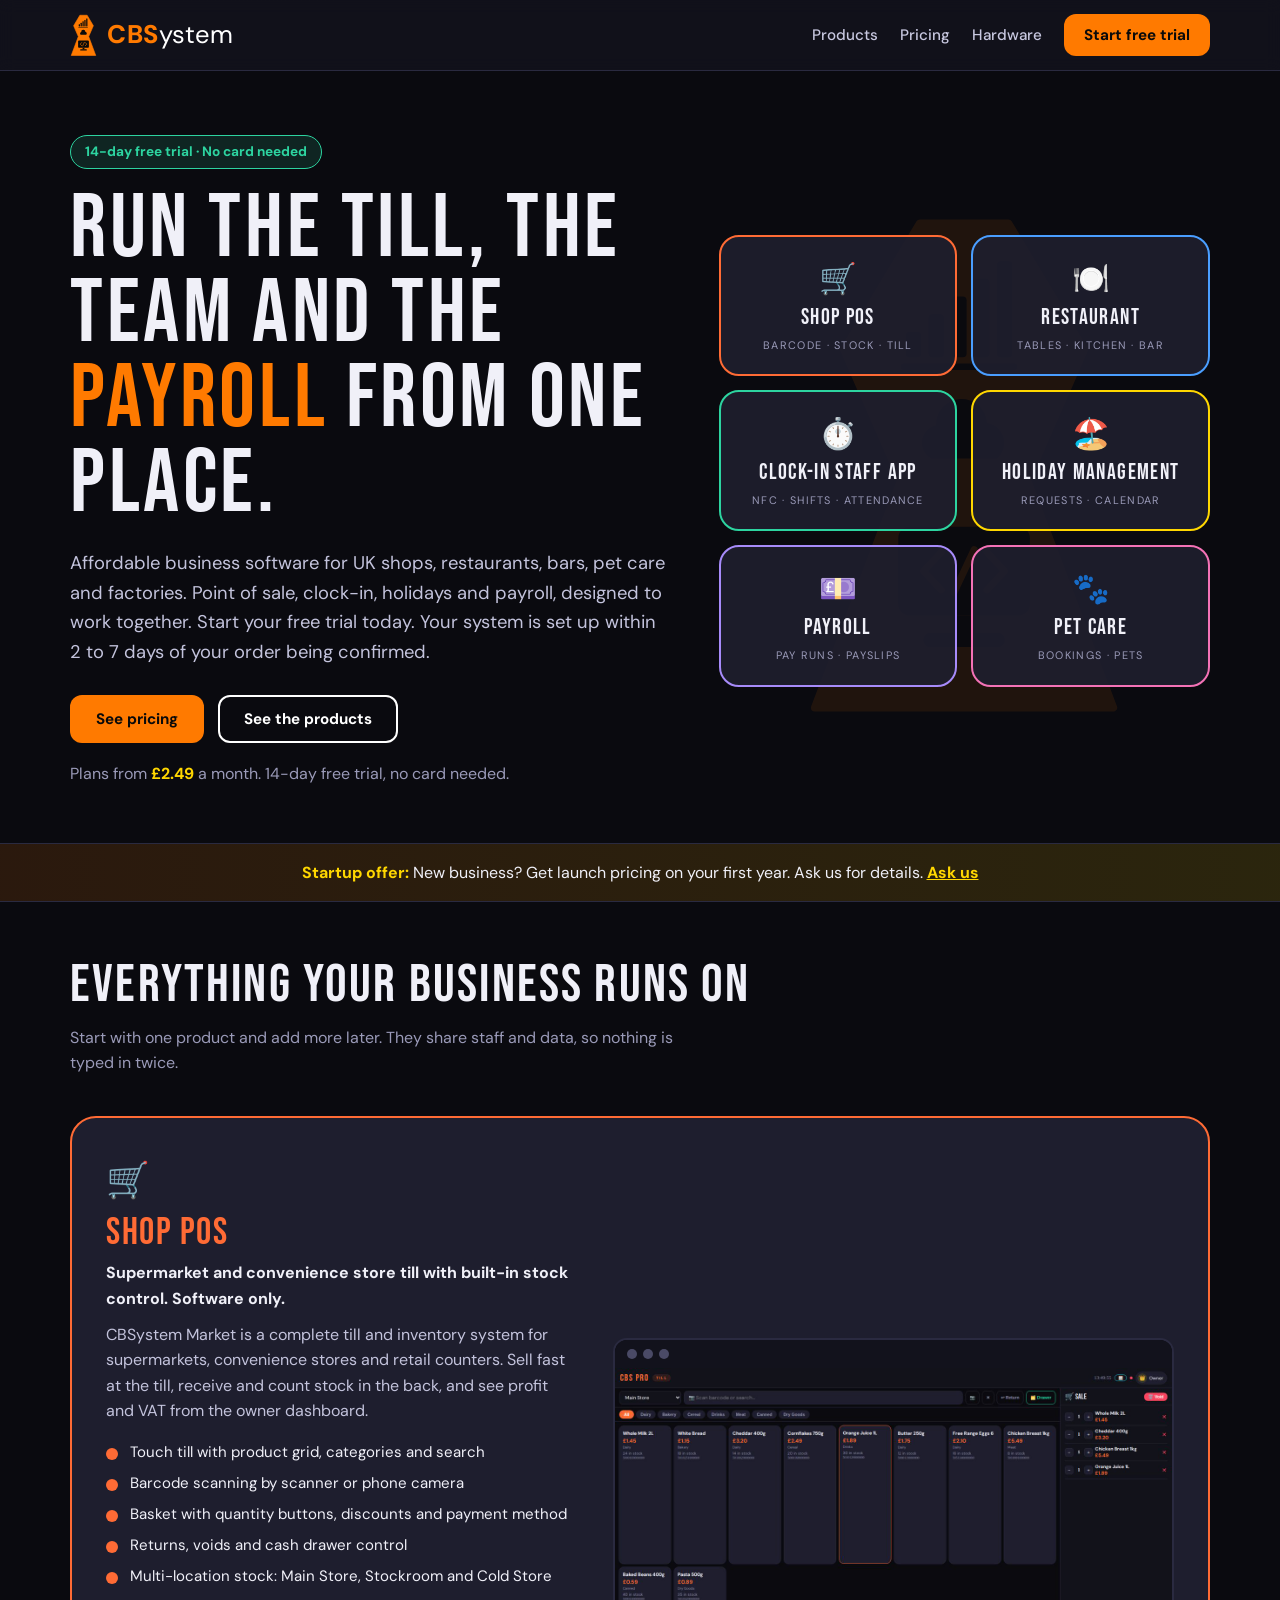
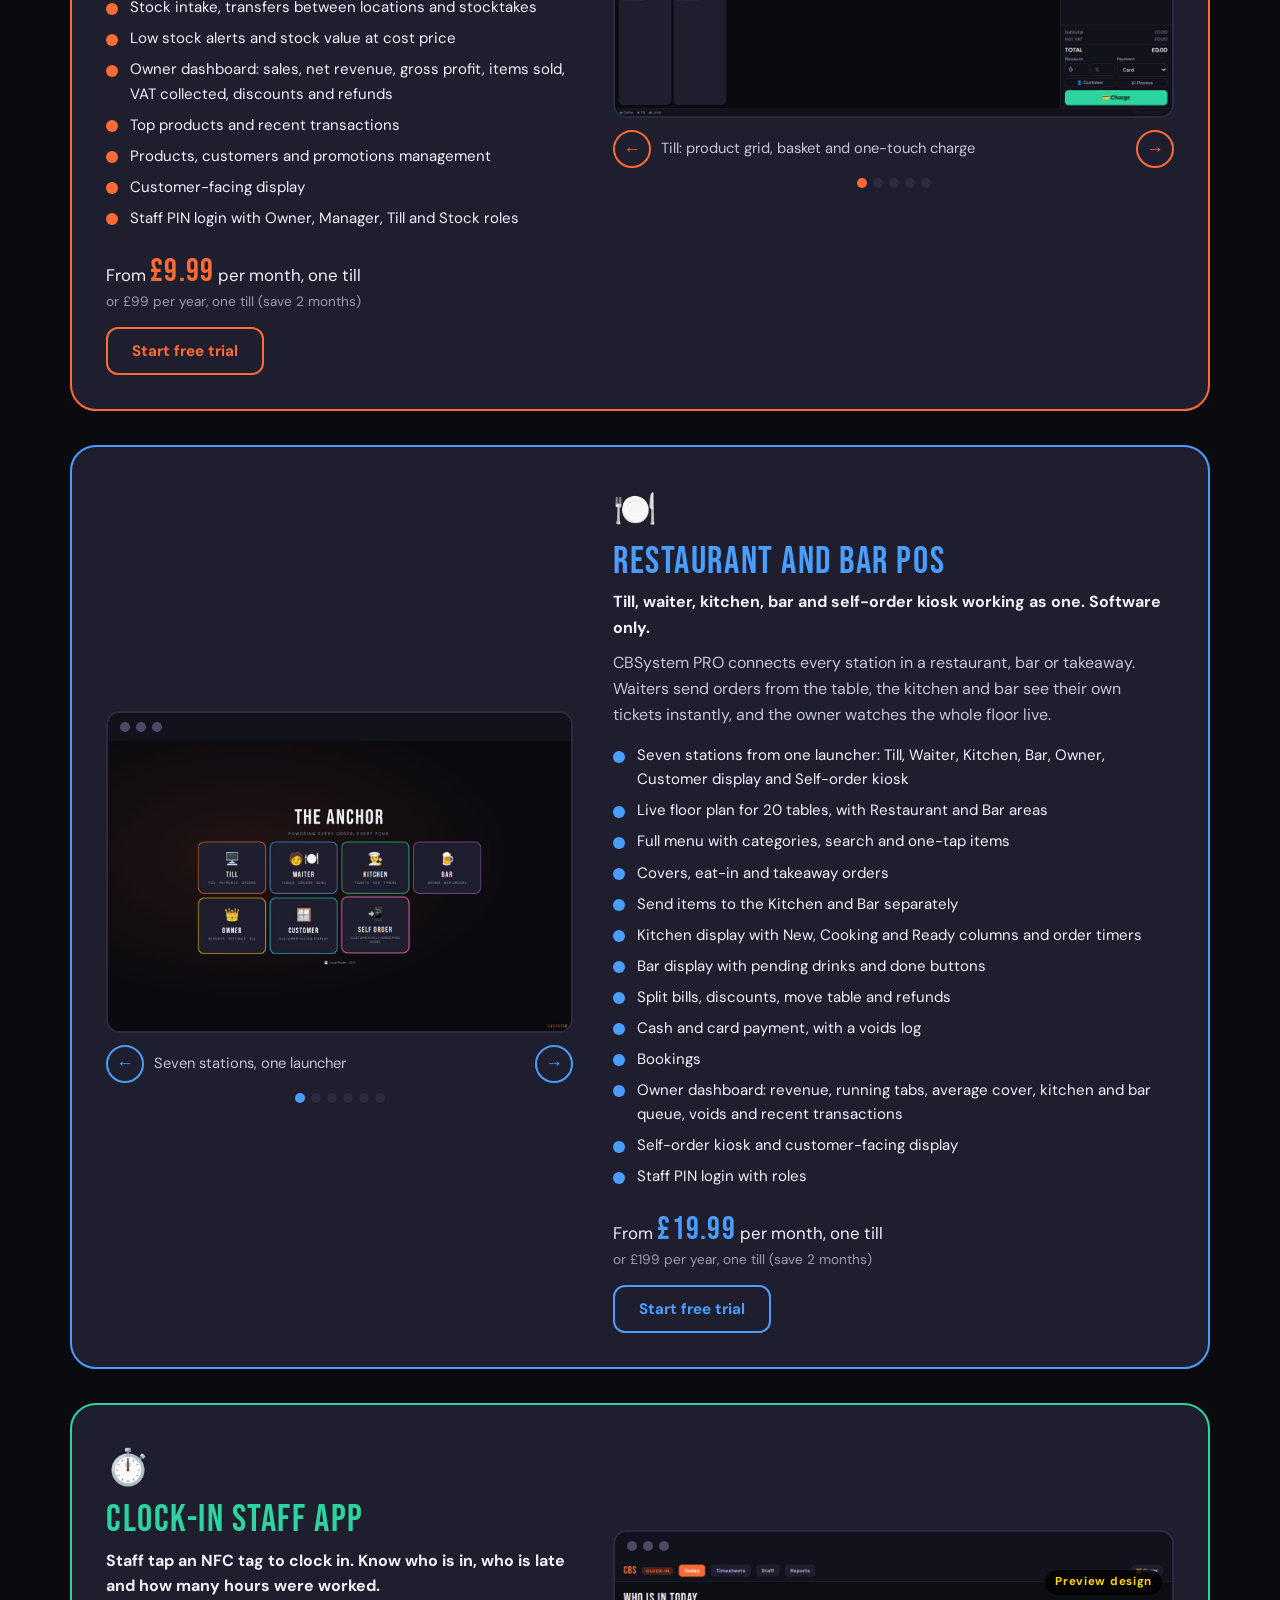
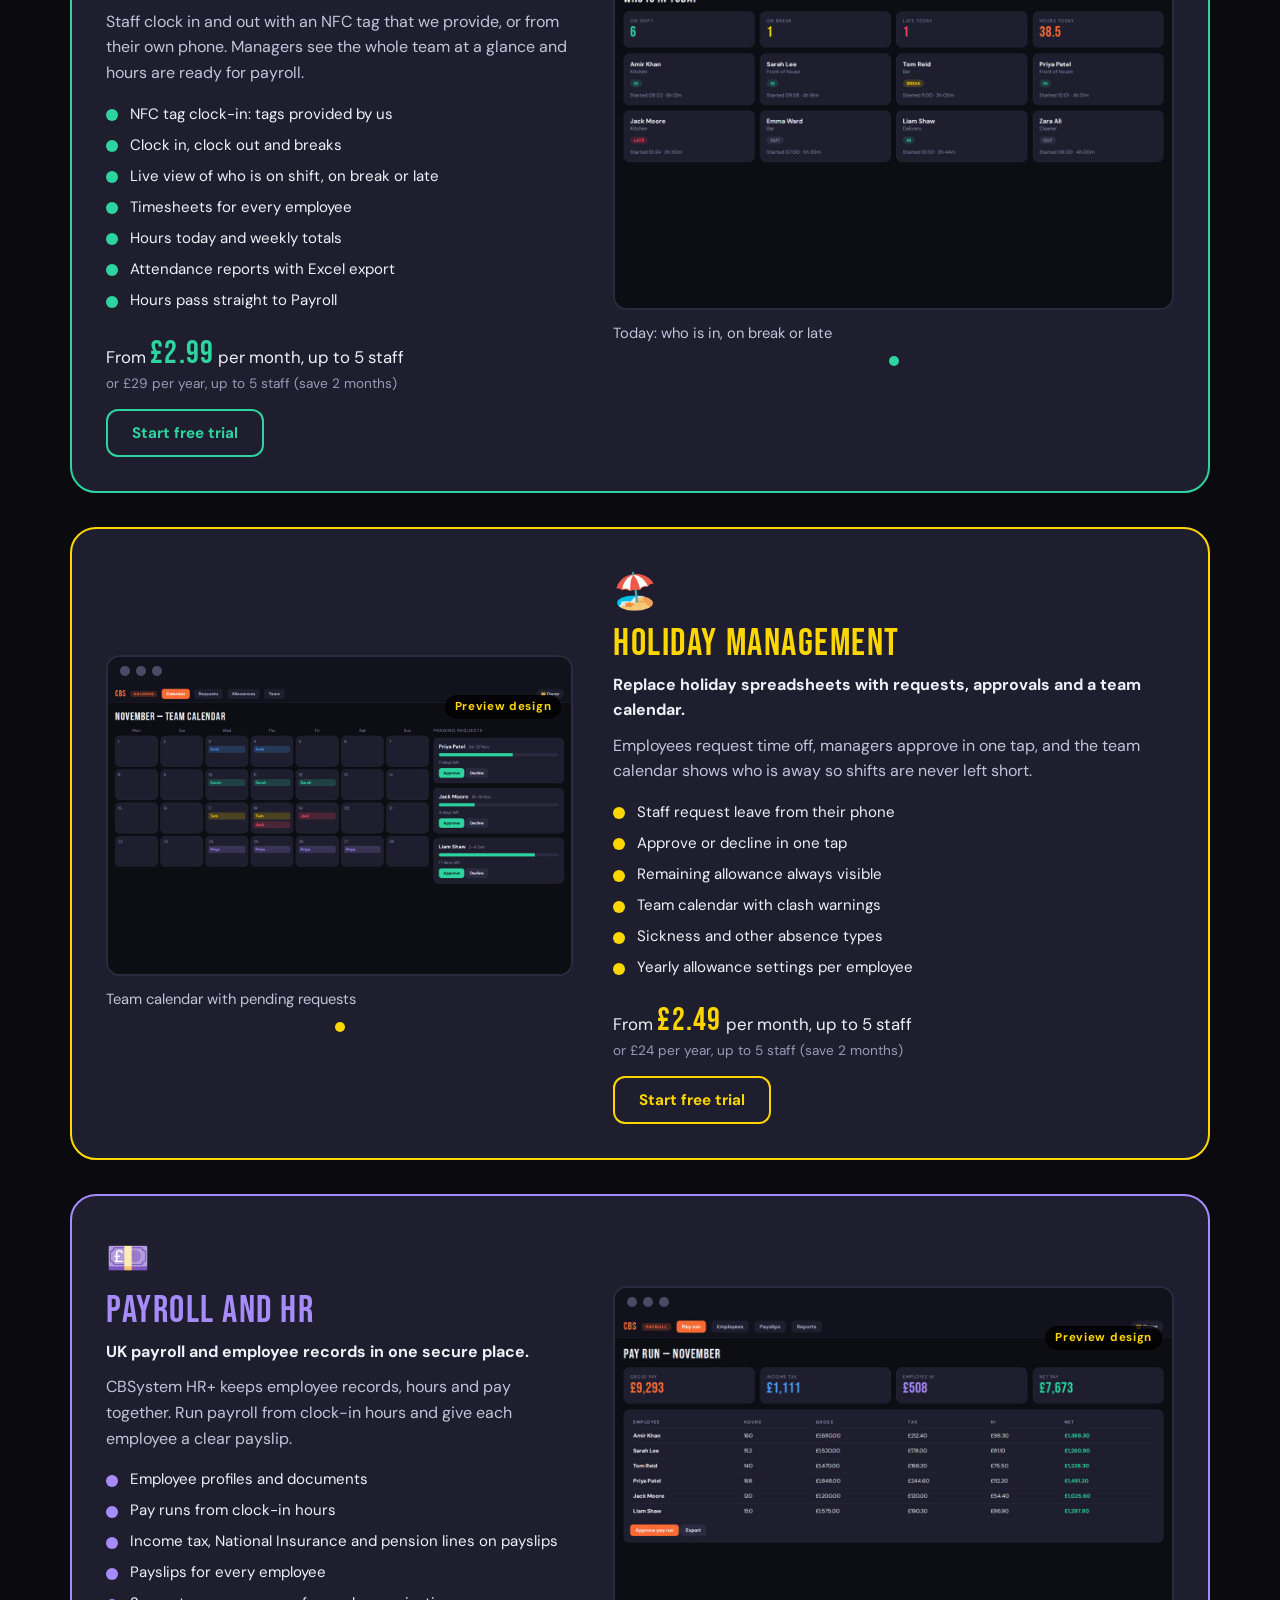
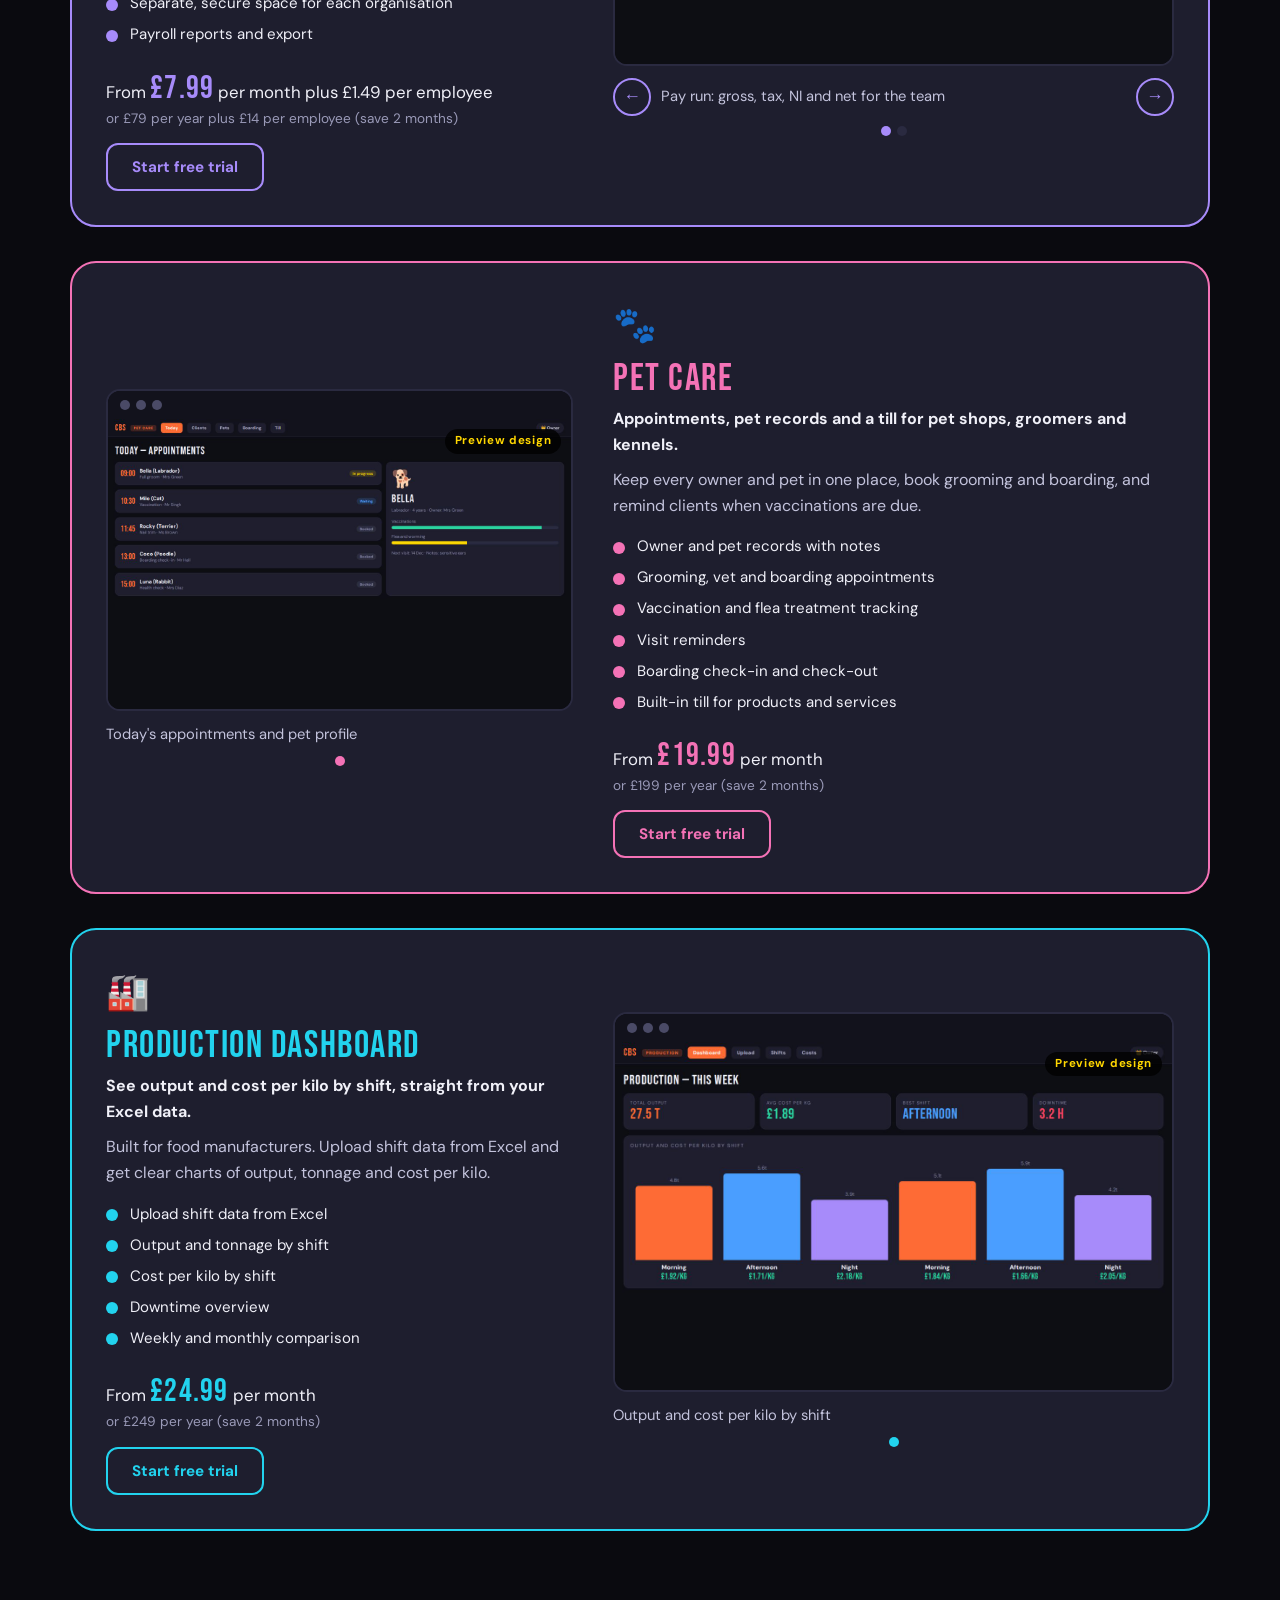
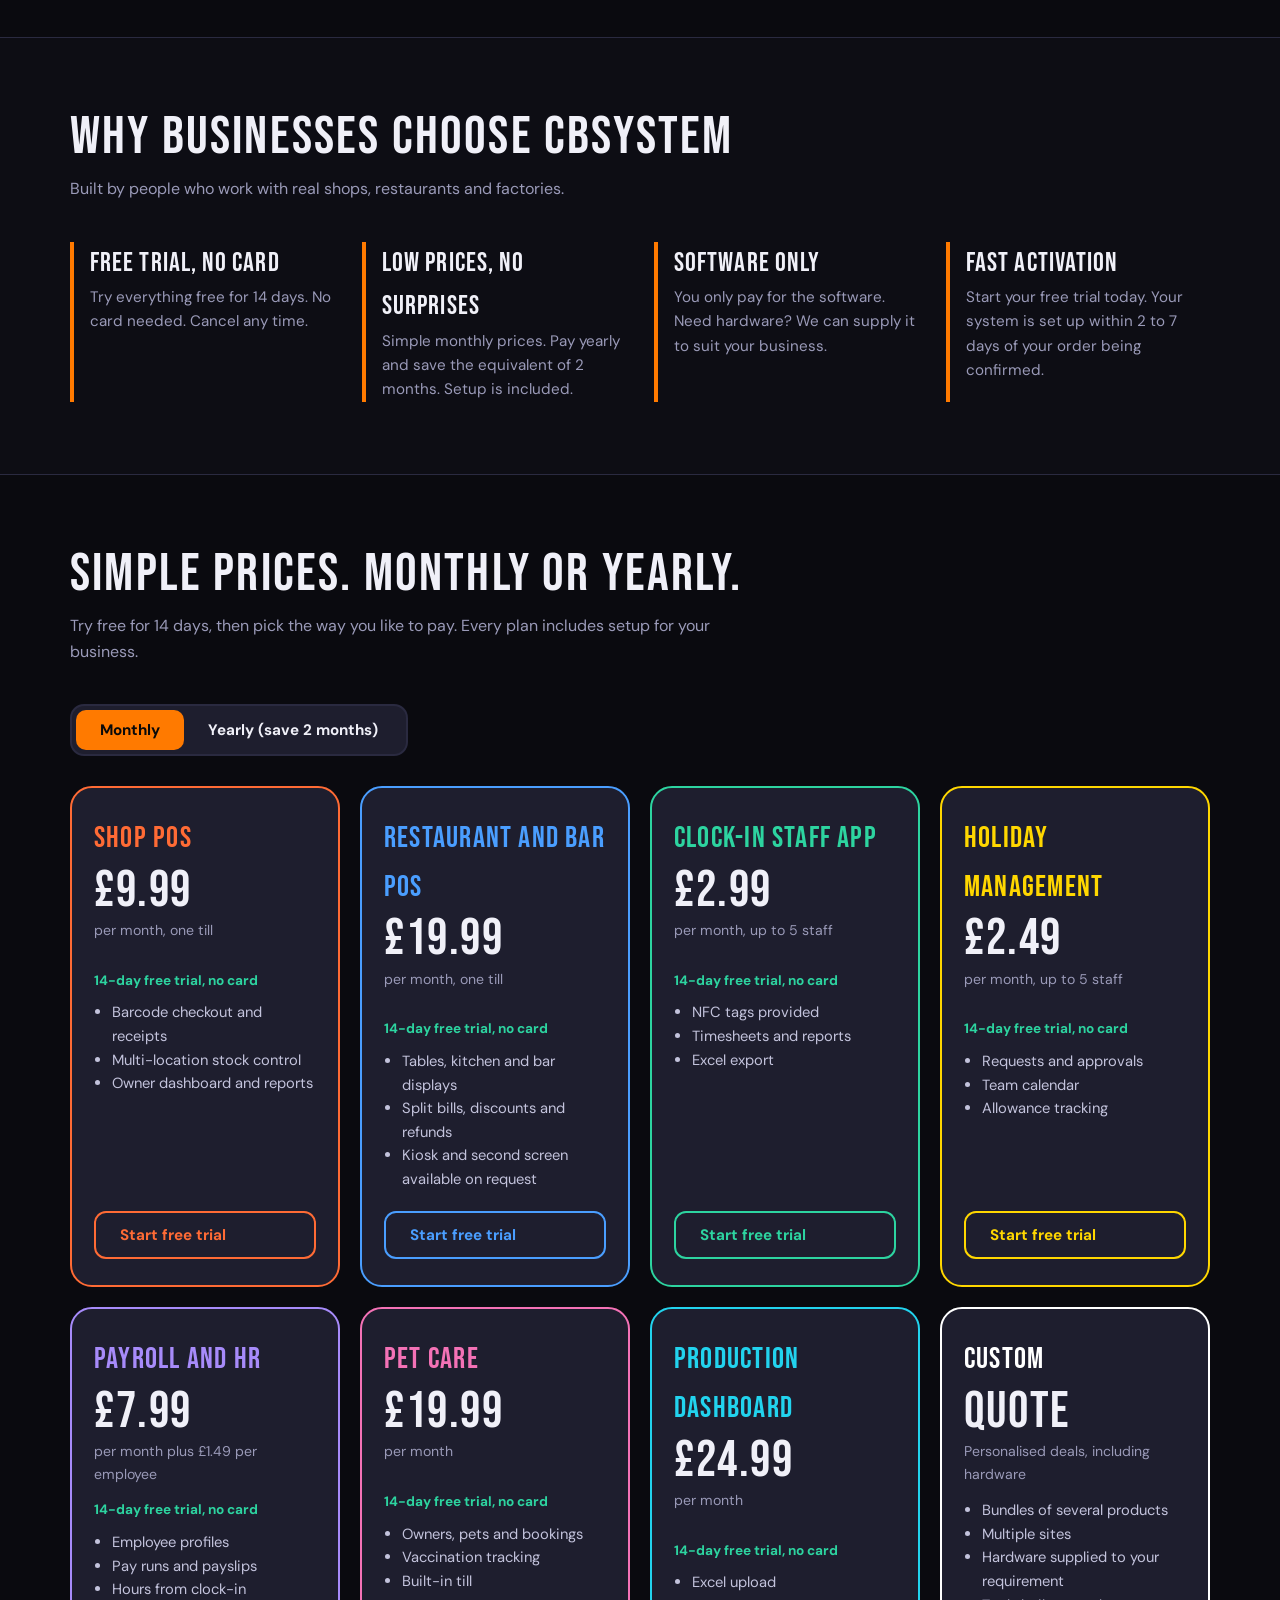
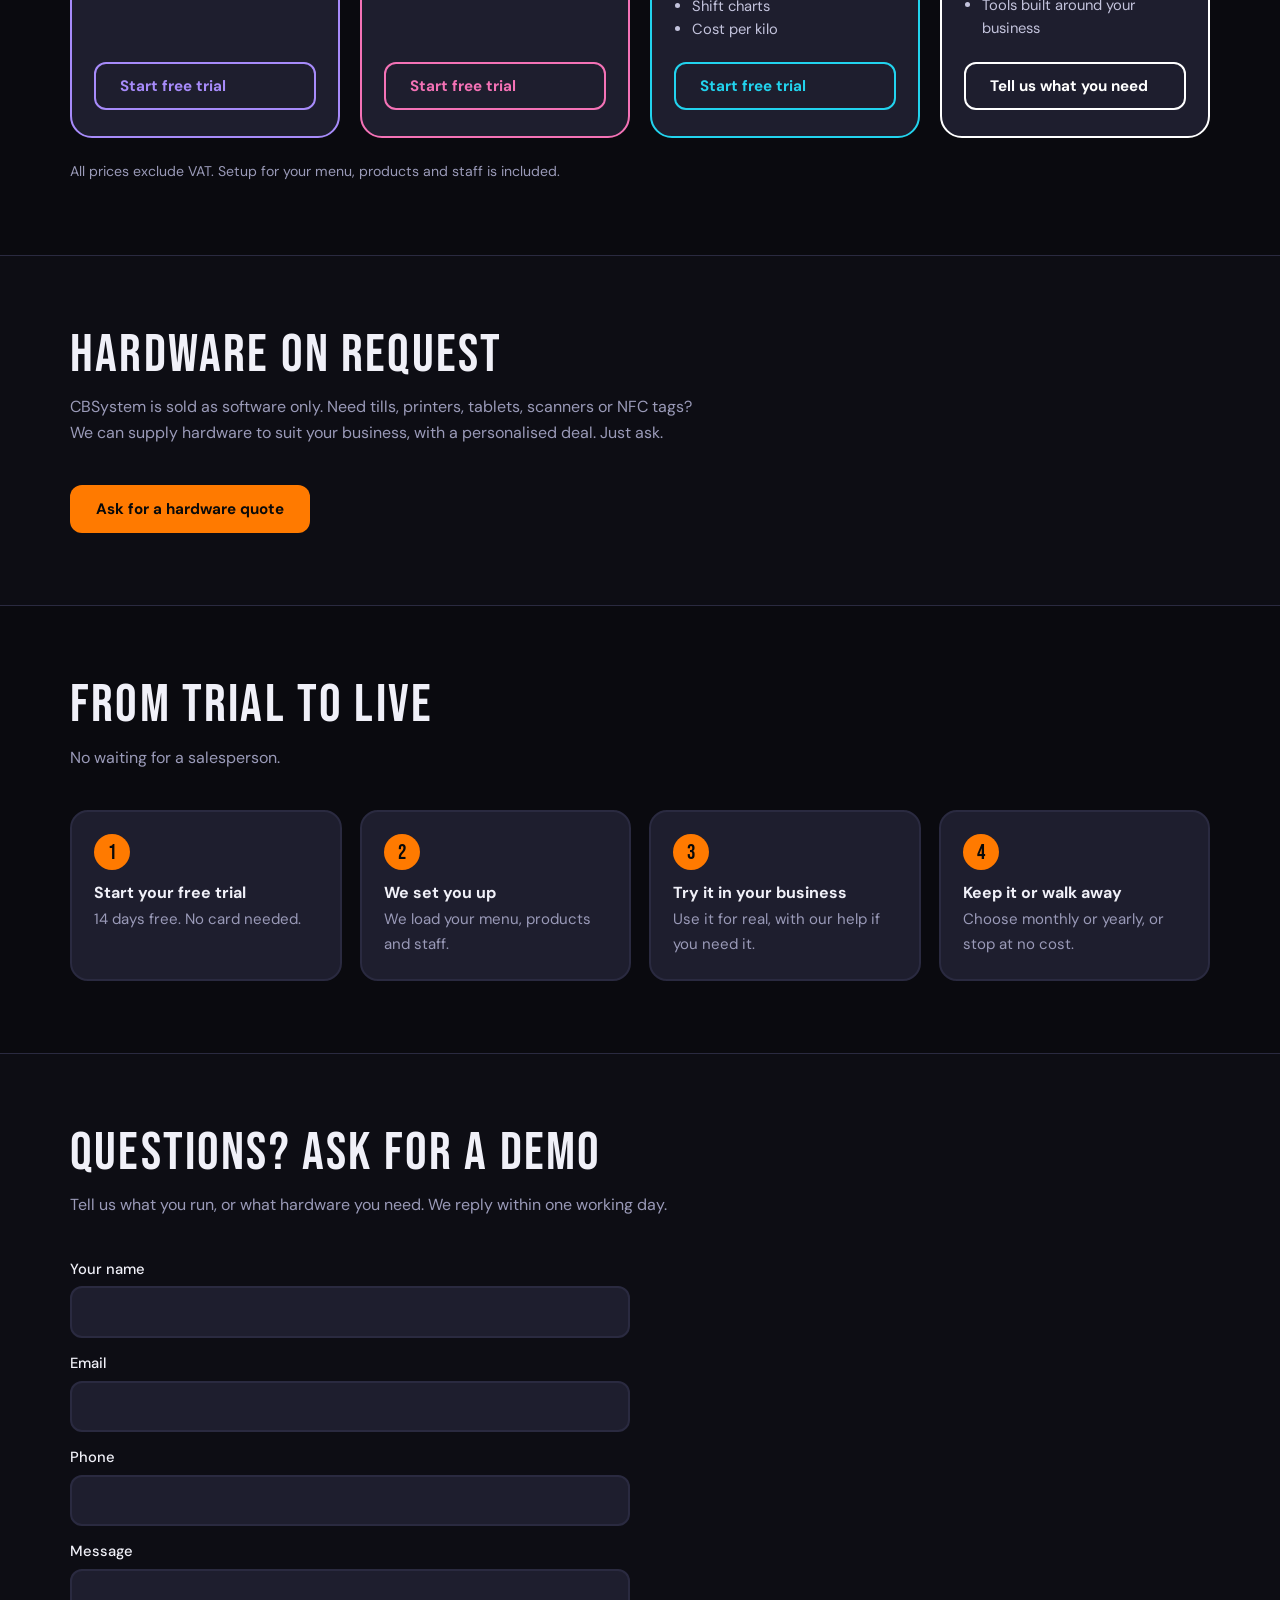
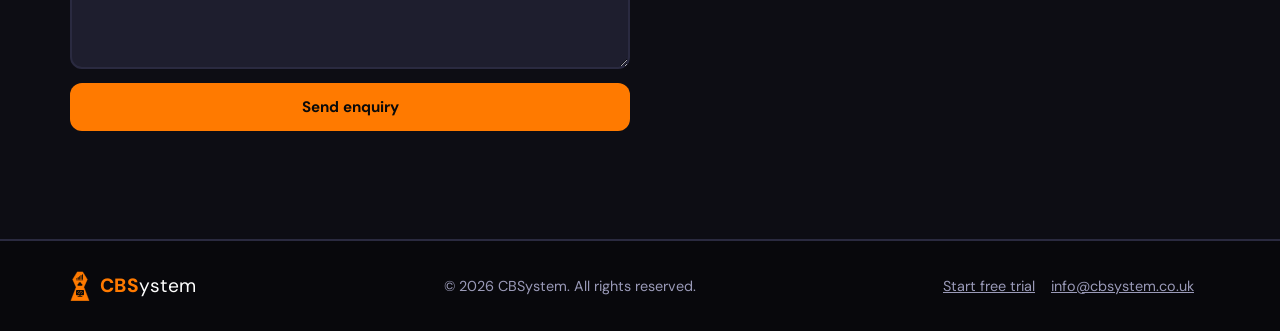
==== index.html @ 944abc08 "Add files via upload" ====
<!DOCTYPE html>
<html lang="en-GB">
<head>
<meta charset="utf-8">
<meta name="viewport" content="width=device-width, initial-scale=1">
<title>CBSystem | POS, Payroll, Clock-in and Business Software for UK Businesses</title>
<meta name="description" content="CBSystem provides affordable shop and restaurant POS, payroll, staff clock-in, holiday management and pet care software for UK businesses. 14-day free trial, no card needed.">
<link rel="icon" type="image/svg+xml" href="favicon.svg">
<meta property="og:title" content="CBSystem | Business software for UK businesses">
<meta property="og:image" content="logo.svg">
<link rel="preconnect" href="https://fonts.googleapis.com">
<link rel="preconnect" href="https://fonts.gstatic.com" crossorigin>
<link href="https://fonts.googleapis.com/css2?family=Bebas+Neue&family=DM+Sans:wght@400;500;700;800&display=swap" rel="stylesheet">
<style>
:root{--bg:#0a0a0f;--card:#1e1e2e;--line:#2a2a40;--text:#f0f0f8;--mut:#9a9ab8;--acc:#ff7a00}
*{box-sizing:border-box;margin:0}
html{scroll-behavior:smooth}
body{font-family:"DM Sans",system-ui,Arial,sans-serif;background:radial-gradient(900px 500px at 20% -5%,#2a140d,transparent),var(--bg);color:var(--text);line-height:1.6}
a{color:inherit}
:focus-visible{outline:3px solid #ffd700;outline-offset:2px}
.wrap{max-width:1180px;margin:0 auto;padding:0 20px}
h1,h2,h3{font-family:"Bebas Neue",Impact,sans-serif;font-weight:400;letter-spacing:.04em}
/* Logo: symbol image plus wordmark in DM Sans (Bebas Neue has no lowercase letters) */
.logo{display:inline-flex;align-items:center;gap:10px;font-family:"DM Sans",system-ui,sans-serif;font-size:1.6rem;letter-spacing:.5px;text-decoration:none;color:#fff;line-height:1}
.logo img{height:42px;width:auto;display:block}
.logo b{font-weight:800;color:var(--acc)}
.logo span{font-weight:400;color:#fff}
header{background:#12121ce6;backdrop-filter:blur(8px);border-bottom:1px solid var(--line);position:sticky;top:0;z-index:10}
header .wrap{display:flex;align-items:center;justify-content:space-between;height:70px}
nav{display:flex;gap:22px;align-items:center}
nav a{text-decoration:none;font-size:.95rem;font-weight:500;color:#c8c8e0}
nav a:hover{color:#fff}
.btn{display:inline-block;padding:12px 24px;border-radius:12px;font:700 .95rem "DM Sans",sans-serif;text-decoration:none;border:2px solid transparent;cursor:pointer}
.btn.p{background:var(--acc);color:#0a0a0a}
.btn.p:hover{background:#ff9633}
.btn.o{border-color:var(--c,#fff);color:var(--c,#fff);background:transparent}
.btn.o:hover{background:var(--c,#fff);color:#0a0f0f}
.hero{padding:64px 0 56px}
.hero .wrap{display:grid;grid-template-columns:1.1fr .9fr;gap:48px;align-items:center}
.badge{display:inline-block;background:#2dd4a022;border:1px solid #2dd4a0;color:#2dd4a0;font-weight:700;font-size:.85rem;padding:5px 14px;border-radius:30px;margin-bottom:18px}
h1{font-size:clamp(3rem,7vw,5.6rem);line-height:.95}
h1 em{font-style:normal;color:var(--acc)}
.lead{font-size:1.15rem;color:#c3c3dc;margin:22px 0 28px;max-width:34em}
.cta{display:flex;gap:14px;flex-wrap:wrap}
.from{margin-top:18px;color:var(--mut)}
.from b{color:#ffd700}
.showcase{position:relative}
.showcase .mark{position:absolute;inset:-6% 0 auto 50%;transform:translateX(-50%);height:112%;width:auto;opacity:.09;pointer-events:none}
.tiles{position:relative;display:grid;grid-template-columns:1fr 1fr;gap:14px}
.tile{background:#1e1e2ee8;border:2px solid var(--c);border-radius:20px;padding:18px 14px;text-align:center;text-decoration:none;transition:transform .15s}
.tile span{font-size:1.9rem;display:block}
.tile b{font:1.4rem "Bebas Neue",sans-serif;letter-spacing:.06em;display:block}
.tile small{font-size:.68rem;letter-spacing:.12em;text-transform:uppercase;color:var(--mut)}
.tile:hover{transform:translateY(-3px)}
.offer{background:linear-gradient(90deg,#ff7a0022,#ffd70022);border-top:1px solid var(--line);border-bottom:1px solid var(--line);padding:16px 0;text-align:center}
.offer b{color:#ffd700}
section{padding:72px 0}
h2.s{font-size:clamp(2.2rem,4.5vw,3.4rem);line-height:1;margin-bottom:12px}
.sub{color:var(--mut);max-width:40em;margin-bottom:40px}
.prod{display:grid;grid-template-columns:1fr 1.2fr;gap:40px;align-items:center;background:var(--card);border:2px solid var(--c);border-radius:26px;padding:34px;margin-bottom:34px}
.prod:nth-of-type(even) .txt{order:2}
.prod .ic{font-size:2.2rem}
.prod h3{font-size:2.4rem;line-height:1;color:var(--c);margin:6px 0 8px}
.prod .tg{font-weight:700;margin-bottom:10px}
.prod p{color:#c3c3dc;margin-bottom:16px}
.feat{list-style:none;padding:0;display:grid;gap:7px;margin-bottom:22px;font-size:.94rem}
.feat li{padding-left:24px;position:relative}
.feat li::before{content:"";position:absolute;left:0;top:.5em;width:12px;height:12px;border-radius:50%;background:var(--c)}
.pl{font-size:1.05rem;margin-bottom:14px}
.pl b{font:2rem "Bebas Neue",sans-serif;letter-spacing:.04em;color:var(--c)}
.pl small{display:block;color:var(--mut);font-size:.85rem}
.frame{background:#0a0a0f;border:2px solid var(--line);border-radius:14px;overflow:hidden}
.frame .bar{display:flex;gap:6px;padding:9px 12px;background:#12121c}
.frame .bar i{width:10px;height:10px;border-radius:50%;background:#4a4a66}
.frame .im{aspect-ratio:8/5;background:#12121c;position:relative}
.frame img{width:100%;height:100%;object-fit:cover;display:block}
.pv{position:absolute;top:10px;right:10px;background:#000c;color:#ffd700;font-size:.72rem;font-weight:700;padding:3px 10px;border-radius:20px;letter-spacing:.06em}
.cap{display:flex;align-items:center;gap:10px;margin-top:12px}
.cap p{flex:1;margin:0;font-size:.92rem;color:#c3c3dc}
.arr{width:38px;height:38px;border-radius:50%;border:2px solid var(--c);background:transparent;color:var(--c);font-size:1.1rem;cursor:pointer}
.arr:hover{background:var(--c);color:#0a0a0f}
.dots{display:flex;gap:6px;justify-content:center;margin-top:10px}
.dots button{width:10px;height:10px;border-radius:50%;border:0;background:var(--line);cursor:pointer;padding:0}
.dots button.on{background:var(--c)}
.why{display:grid;grid-template-columns:repeat(auto-fit,minmax(240px,1fr));gap:28px}
.why div{border-left:4px solid var(--acc);padding-left:16px}
.why h3{font-size:1.7rem}
.why p{color:var(--mut);font-size:.95rem}
.alt{background:#0d0d14;border-top:1px solid var(--line);border-bottom:1px solid var(--line)}
.tog{display:inline-flex;background:var(--card);border:2px solid var(--line);border-radius:14px;padding:4px;margin-bottom:30px}
.tog button{border:0;background:transparent;color:var(--text);font:700 .95rem "DM Sans",sans-serif;padding:10px 24px;border-radius:10px;cursor:pointer}
.tog button[aria-pressed=true]{background:var(--acc);color:#0a0a0a}
.plans{display:grid;grid-template-columns:repeat(auto-fill,minmax(250px,1fr));gap:20px}
.plan{background:var(--card);border:2px solid var(--c);border-radius:22px;padding:26px 22px;display:flex;flex-direction:column}
.plan h3{font-size:1.9rem;color:var(--c)}
.plan .pr{font:3.2rem/1.1 "Bebas Neue",sans-serif;letter-spacing:.03em}
.plan .u{color:var(--mut);font-size:.88rem;margin-bottom:14px;min-height:2.6em}
.plan .tr{color:#2dd4a0;font-size:.85rem;font-weight:700;margin-bottom:10px}
.plan ul{padding-left:18px;font-size:.92rem;margin-bottom:20px;flex:1;color:#c3c3dc}
.fine{color:var(--mut);font-size:.88rem;margin-top:22px}
.steps{display:grid;grid-template-columns:repeat(auto-fit,minmax(220px,1fr));gap:18px;list-style:none;padding:0;counter-reset:s}
.steps li{counter-increment:s;background:var(--card);border:2px solid var(--line);border-radius:18px;padding:22px}
.steps li::before{content:counter(s);display:grid;place-items:center;width:36px;height:36px;border-radius:50%;background:var(--acc);color:#0a0a0a;font:1.3rem "Bebas Neue";margin-bottom:10px}
.steps b{display:block}
.steps span{color:var(--mut);font-size:.94rem}
form{display:grid;gap:14px;max-width:560px}
label{display:grid;gap:5px;font-weight:500;font-size:.92rem}
input,textarea,select{font:inherit;padding:12px;border-radius:12px;border:2px solid var(--line);background:var(--card);color:var(--text);width:100%}
textarea{min-height:100px}
.hp{position:absolute;left:-9999px;width:1px;height:1px;overflow:hidden}
.msg{min-height:1.4em;font-weight:500}
.msg.ok{color:#2dd4a0}
.msg.bad{color:#ff7a7a}
button[disabled]{opacity:.55;cursor:wait}
footer{background:#08080c;border-top:1px solid var(--line);padding:30px 0;color:var(--mut);font-size:.9rem}
footer .wrap{display:flex;flex-wrap:wrap;justify-content:space-between;align-items:center;gap:12px}
footer .logo{font-size:1.2rem}
footer .logo img{height:30px}
footer a{margin-right:16px}
footer .logo{margin-right:0}
@media(max-width:860px){.hero .wrap,.prod{grid-template-columns:1fr}.prod:nth-of-type(even) .txt{order:0}nav a.h{display:none}section{padding:52px 0}.prod{padding:22px}.showcase .mark{height:100%}}
@media(prefers-reduced-motion:reduce){html{scroll-behavior:auto}.tile{transition:none}.tile:hover{transform:none}}
</style>
</head>
<body>
<header><div class="wrap">
<a class="logo" href="#top" aria-label="CBSystem home"><img src="logo.svg" alt=""><span><b>CBS</b>ystem</span></a>
<nav aria-label="Main"><a class="h" href="#products">Products</a><a class="h" href="#pricing">Pricing</a><a class="h" href="#hardware">Hardware</a><a class="btn p" href="checkout.html" style="padding:9px 18px">Start free trial</a></nav>
</div></header>

<main id="top">
<div class="hero"><div class="wrap">
<div>
<span class="badge" id="badge"></span>
<h1>Run the till, the team and the <em>payroll</em> from one place.</h1>
<p class="lead">Affordable business software for UK shops, restaurants, bars, pet care and factories. Point of sale, clock-in, holidays and payroll, designed to work together. <span id="actmsg"></span></p>
<div class="cta"><a class="btn p" href="#pricing">See pricing</a><a class="btn o" href="#products" style="--c:#fff">See the products</a></div>
<p class="from" id="from"></p>
</div>
<div class="showcase">
<img class="mark" src="logo.svg" alt="">
<div class="tiles" id="tiles" aria-label="Products"></div>
</div>
</div></div>

<div class="offer" id="offer" hidden><div class="wrap"></div></div>

<section id="products" style="padding-top:56px">
<div class="wrap">
<h2 class="s">Everything your business runs on</h2>
<p class="sub">Start with one product and add more later. They share staff and data, so nothing is typed in twice.</p>
<div id="prods"></div>
</div>
</section>

<section class="alt">
<div class="wrap">
<h2 class="s">Why businesses choose CBSystem</h2>
<p class="sub">Built by people who work with real shops, restaurants and factories.</p>
<div class="why">
<div><h3>Free trial, no card</h3><p id="whytrial"></p></div>
<div><h3>Low prices, no surprises</h3><p>Simple monthly prices. Pay yearly and save the equivalent of 2 months. Setup is included.</p></div>
<div><h3>Software only</h3><p>You only pay for the software. Need hardware? We can supply it to suit your business.</p></div>
<div><h3>Fast activation</h3><p id="actp"></p></div>
</div>
</div>
</section>

<section id="pricing">
<div class="wrap">
<h2 class="s">Simple prices. Monthly or yearly.</h2>
<p class="sub">Try free for 14 days, then pick the way you like to pay. Every plan includes setup for your business.</p>
<div class="tog" role="group" aria-label="Payment type"><button id="bm" aria-pressed="true">Monthly</button><button id="by" aria-pressed="false">Yearly (save 2 months)</button></div>
<div class="plans" id="plans"></div>
<p class="fine" id="vat"></p>
</div>
</section>

<section id="hardware" class="alt">
<div class="wrap">
<h2 class="s" id="hwt">Hardware on request</h2>
<p class="sub" id="hwp"></p>
<a class="btn p" href="#contact">Ask for a hardware quote</a>
</div>
</section>

<section>
<div class="wrap">
<h2 class="s">From trial to live</h2>
<p class="sub">No waiting for a salesperson.</p>
<ol class="steps">
<li><b>Start your free trial</b><span>14 days free. No card needed.</span></li>
<li><b>We set you up</b><span>We load your menu, products and staff.</span></li>
<li><b>Try it in your business</b><span>Use it for real, with our help if you need it.</span></li>
<li><b>Keep it or walk away</b><span>Choose monthly or yearly, or stop at no cost.</span></li>
</ol>
</div>
</section>

<section id="contact" class="alt">
<div class="wrap">
<h2 class="s">Questions? Ask for a demo</h2>
<p class="sub">Tell us what you run, or what hardware you need. We reply within one working day.</p>
<form id="f">
<label>Your name<input name="name" required maxlength="120" autocomplete="name"></label>
<label>Email<input type="email" name="email" required maxlength="200" autocomplete="email"></label>
<label>Phone<input type="tel" name="phone" maxlength="40" autocomplete="tel"></label>
<label>Message<textarea name="msg" maxlength="3000"></textarea></label>
<div class="hp" aria-hidden="true"><label>Leave this empty<input name="website" tabindex="-1" autocomplete="off"></label></div>
<button class="btn p" type="submit" id="send">Send enquiry</button>
<div class="msg" id="fmsg" role="status" aria-live="polite"></div>
</form>
</div>
</section>
</main>

<footer><div class="wrap">
<a class="logo" href="#top" aria-label="CBSystem home"><img src="logo.svg" alt=""><span><b>CBS</b>ystem</span></a>
<div>&copy; <span id="y"></span> CBSystem. All rights reserved.</div>
<div><a href="checkout.html">Start free trial</a><a id="em" href="#"></a></div>
</div></footer>

<script src="site-config.js"></script>
<script>
if(typeof SITE==="undefined"){
 document.body.innerHTML='<main style="min-height:100vh;display:grid;place-items:center;padding:30px;text-align:center"><div><img src="logo.svg" alt="CBSystem" style="height:90px"><p style="margin-top:14px">Sorry, the page could not load. Please refresh, or email info@cbsystem.co.uk</p></div></main>';
}else{
SITE.products=(SITE.products||[]).filter(function(p){return !p.hidden});
function e(s){return String(s==null?'':s).replace(/[&<>"]/g,function(c){return{'&':'&amp;','<':'&lt;','>':'&gt;','"':'&quot;'}[c]})}
if(SITE.comingSoon){
 document.title='CBSystem | Coming soon';
 var m=document.createElement('meta');m.name='robots';m.content='noindex';document.head.appendChild(m);
 document.body.innerHTML='<main style="min-height:100vh;display:grid;place-items:center;padding:30px;text-align:center"><div style="max-width:760px;width:100%"><img src="logo.svg" alt="CBSystem" style="height:110px"><div style="font:800 2.2rem DM Sans,sans-serif;margin-top:10px"><span style="color:var(--acc)">CBS</span><span style="font-weight:400">ystem</span></div><h1 style="margin:18px 0 12px">'+e(SITE.comingSoonTitle||'Coming soon')+'</h1><p class="lead" style="margin:0 auto 22px">'+e(SITE.comingSoonText||'We are updating our website. Please check back soon.')+'</p><p><a href="mailto:'+e(SITE.email)+'" style="color:var(--acc);font-weight:700">'+e(SITE.email)+'</a></p></div></main>';
}else{
var $=function(i){return document.getElementById(i)},C=SITE.currency||'£',mode='m';
var T=SITE.trial||{enabled:true,days:14,title:'14-day free trial',text:'Try everything free for 14 days. No card needed.'};
function fmt(v){return v!==''&&v!=null&&!isNaN(v)?C+v:v}
$('y').textContent=new Date().getFullYear();
$('em').href='mailto:'+SITE.email;$('em').textContent=SITE.email;$('vat').textContent=SITE.vatNote||'';
$('actmsg').textContent=SITE.activation||'';$('actp').textContent=SITE.activation||'';

/* free trial badge and text */
if(T.enabled){$('badge').textContent=(T.title||'14-day free trial')+' · No card needed';$('whytrial').textContent=T.text||''}
else{$('badge').hidden=true;$('whytrial').textContent='Choose a plan and we set you up.'}

/* startup offer */
var O=SITE.startupOffer;
if(O&&O.enabled){var ob=$('offer');ob.hidden=false;ob.firstElementChild.innerHTML='<b>'+e(O.title||'Startup offer')+':</b> '+e(O.text||'')+' <a href="#contact" style="color:#ffd700;font-weight:700">Ask us</a>'}

/* hardware */
var H=SITE.hardware;
if(H){$('hwt').textContent=H.title||'Hardware on request';$('hwp').textContent=H.text||''}else{$('hardware').hidden=true}

var mins=SITE.products.map(function(p){return parseFloat(p.monthly)}).filter(function(n){return n>0});
$('from').innerHTML='Plans from <b>'+C+Math.min.apply(null,mins).toFixed(2)+'</b> a month'+(T.enabled?'. '+e(T.title||'')+', no card needed.':'.');

$('tiles').innerHTML=SITE.products.slice(0,6).map(function(p){return'<a class="tile" href="#p-'+e(p.id)+'" style="--c:'+e(p.color)+'"><span>'+p.icon+'</span><b>'+e(p.name.split(' and ')[0])+'</b><small>'+e(p.short||'')+'</small></a>'}).join('');

function buy(p,t){return'checkout.html?p='+encodeURIComponent(p.id)+'&t='+t+(T.enabled?'&trial=1':'')}

$('prods').innerHTML=SITE.products.map(function(p){
 var yr=p.yearly?'<small>or '+fmt(p.yearly)+' '+e(p.yearlyUnit||'per year')+'</small>':'';
 return'<article class="prod" id="p-'+e(p.id)+'" style="--c:'+e(p.color)+'"><div class="txt"><div class="ic">'+p.icon+'</div><h3>'+e(p.name)+'</h3><div class="tg">'+e(p.tagline)+'</div><p>'+e(p.intro)+'</p><ul class="feat">'+p.features.map(function(f){return'<li>'+e(f)+'</li>'}).join('')+'</ul><div class="pl">From <b>'+fmt(p.monthly)+'</b> '+e(p.monthlyUnit)+yr+'</div><a class="btn o" href="'+buy(p,'m')+'">'+e(p.cta)+'</a></div>'
 +'<div data-show="'+e(p.id)+'"><div class="frame"><div class="bar"><i></i><i></i><i></i></div><div class="im"><img alt=""><span class="pv" hidden>Preview design</span></div></div><div class="cap"><button class="arr" aria-label="Previous screen">&#8592;</button><p></p><button class="arr" aria-label="Next screen">&#8594;</button></div><div class="dots">'+p.slides.map(function(_,i){return'<button aria-label="Screen '+(i+1)+'"></button>'}).join('')+'</div></div></article>';
}).join('');

SITE.products.forEach(function(p){
 var box=document.querySelector('[data-show="'+p.id+'"]'),img=box.querySelector('img'),pv=box.querySelector('.pv'),cap=box.querySelector('.cap p'),dots=box.querySelectorAll('.dots button'),arrs=box.querySelectorAll('.arr'),n=p.slides.length,i=0,hover=false;
 function show(k){i=(k+n)%n;var s=p.slides[i];img.src=s[0];img.alt=s[1];cap.textContent=s[1];pv.hidden=!s[2];dots.forEach(function(d,j){d.className=j===i?'on':''})}
 arrs[0].onclick=function(){show(i-1)};arrs[1].onclick=function(){show(i+1)};
 dots.forEach(function(d,j){d.onclick=function(){show(j)}});
 if(n<2){arrs[0].hidden=arrs[1].hidden=true;box.querySelector('.dots').hidden=true}
 show(0);
 if(n>1&&!matchMedia('(prefers-reduced-motion:reduce)').matches){
  box.onmouseenter=box.onfocusin=function(){hover=true};box.onmouseleave=box.onfocusout=function(){hover=false};
  setInterval(function(){if(!hover&&!document.hidden)show(i+1)},5000);
 }
});

function render(){
 var yearly=mode==='y';
 $('plans').innerHTML=SITE.products.map(function(p){
  var useY=yearly&&p.yearly,v=useY?fmt(p.yearly):fmt(p.monthly),u=useY?(p.yearlyUnit||'per year'):p.monthlyUnit,t=useY?'y':'m';
  return'<div class="plan" style="--c:'+e(p.color)+'"><h3>'+e(p.name)+'</h3><div class="pr">'+e(v)+'</div><div class="u">'+e(u)+'</div>'+(T.enabled?'<div class="tr">'+e(T.title||'')+', no card</div>':'')+'<ul>'+p.planFeatures.map(function(f){return'<li>'+e(f)+'</li>'}).join('')+'</ul><a class="btn o" href="'+buy(p,t)+'">'+e(p.cta)+'</a></div>'}).join('')
 +(SITE.custom?'<div class="plan" style="--c:#ffffff"><h3>'+e(SITE.custom.title)+'</h3><div class="pr">'+e(SITE.custom.price)+'</div><div class="u">'+e(SITE.custom.unit)+'</div><ul>'+SITE.custom.bullets.map(function(f){return'<li>'+e(f)+'</li>'}).join('')+'</ul><a class="btn o" href="#contact">Tell us what you need</a></div>':'');
}
$('bm').onclick=function(){mode='m';$('bm').setAttribute('aria-pressed',true);$('by').setAttribute('aria-pressed',false);render()};
$('by').onclick=function(){mode='y';$('by').setAttribute('aria-pressed',true);$('bm').setAttribute('aria-pressed',false);render()};
render();

/* Enquiry form: saved in Supabase through the cbs-home Edge Function; falls back to the visitor's email app if that fails */
$('f').addEventListener('submit',function(ev){
 ev.preventDefault();var f=ev.target,btn=$('send'),msg=$('fmsg');
 var data={type:'enquiry',name:f.name.value.trim(),email:f.email.value.trim(),phone:f.phone.value.trim(),message:f.msg.value.trim(),website:f.website.value,page:location.href};
 function mailto(){
  var b='Name: '+data.name+'\nEmail: '+data.email+'\nPhone: '+data.phone+'\n\n'+data.message;
  location.href='mailto:'+SITE.email+'?subject='+encodeURIComponent('CBSystem enquiry from '+data.name)+'&body='+encodeURIComponent(b);
 }
 if(!SITE.api){mailto();return}
 btn.disabled=true;msg.className='msg';msg.textContent='Sending...';
 fetch(SITE.api,{method:'POST',headers:{'Content-Type':'application/json'},body:JSON.stringify(data)})
  .then(function(r){return r.json().catch(function(){return{}}).then(function(j){if(!r.ok||!j.ok)throw new Error(j.error||'Request failed');return j})})
  .then(function(){msg.className='msg ok';msg.textContent='Thank you. We have your enquiry and will reply within one working day.';f.reset();btn.disabled=false})
  .catch(function(){msg.className='msg bad';msg.textContent='We could not send that automatically, so your email app is opening instead.';btn.disabled=false;setTimeout(mailto,900)});
});
}
}
</script>
</body>
</html>
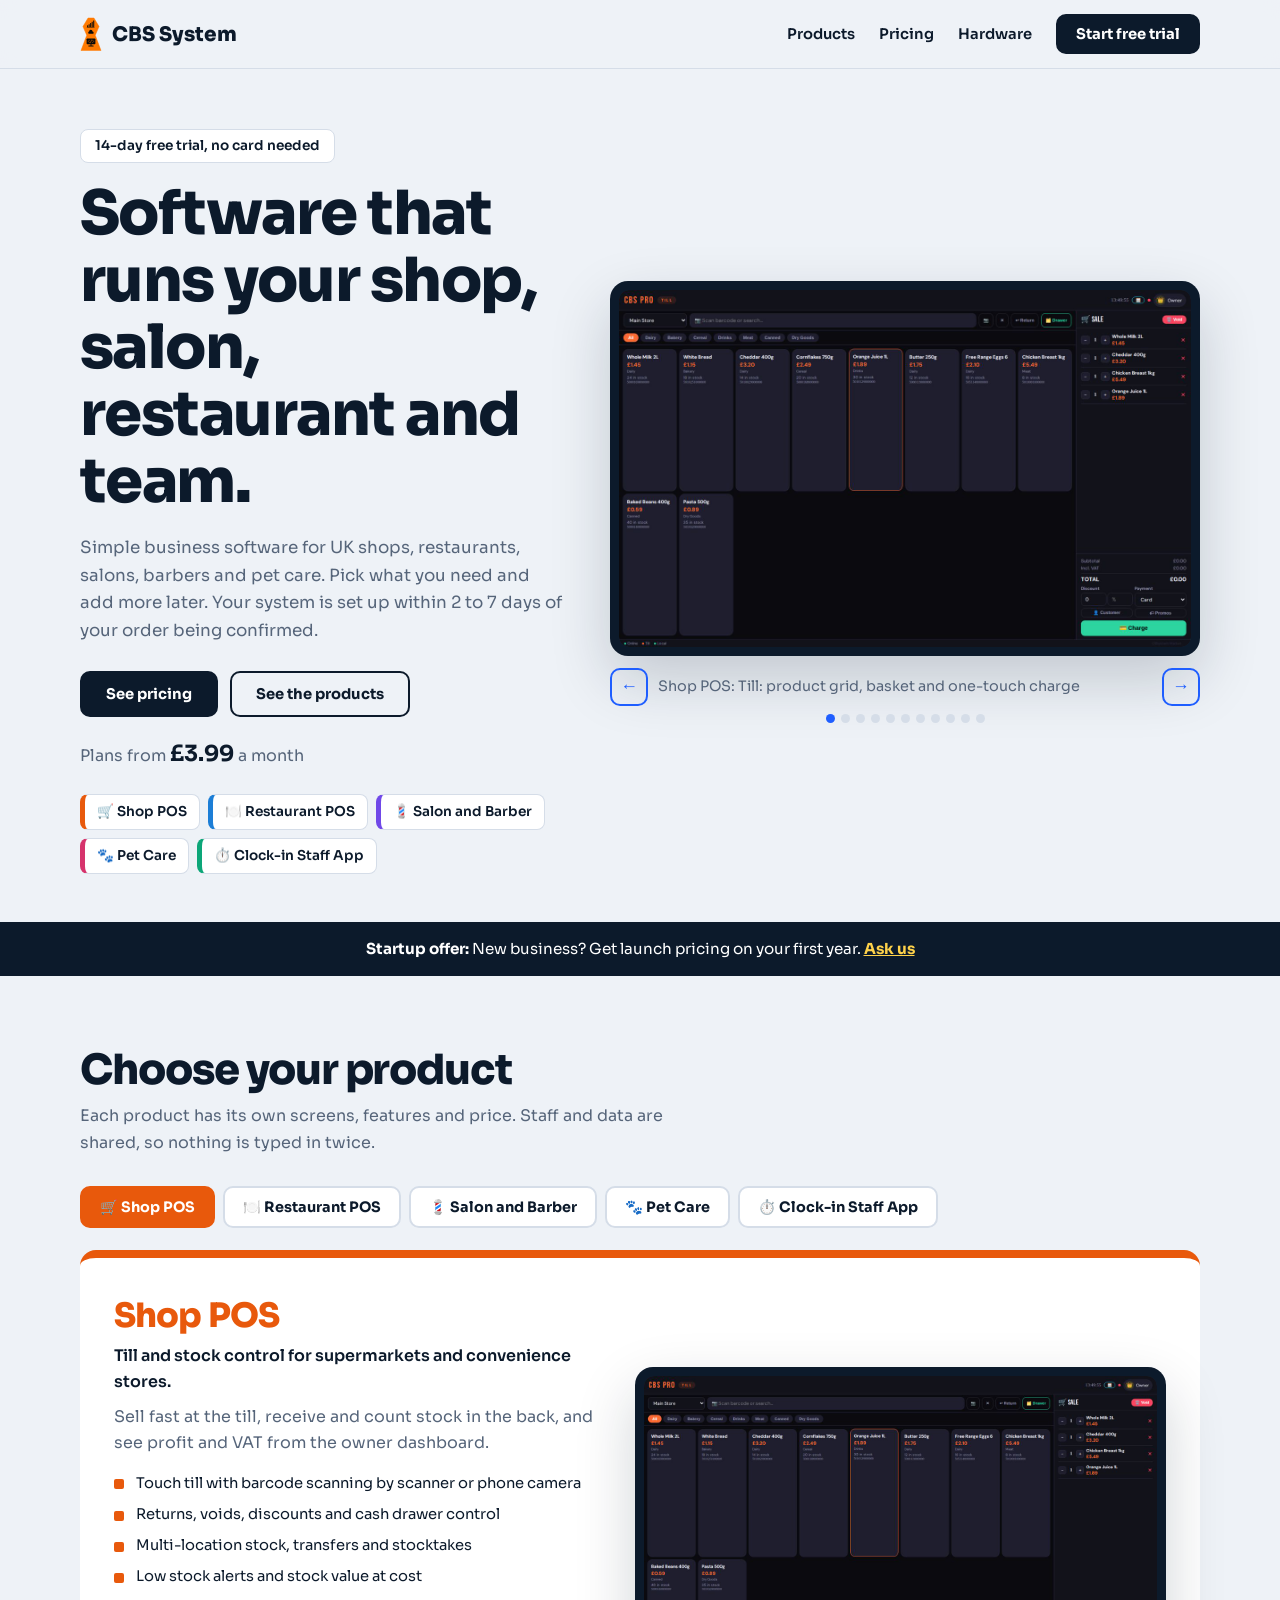
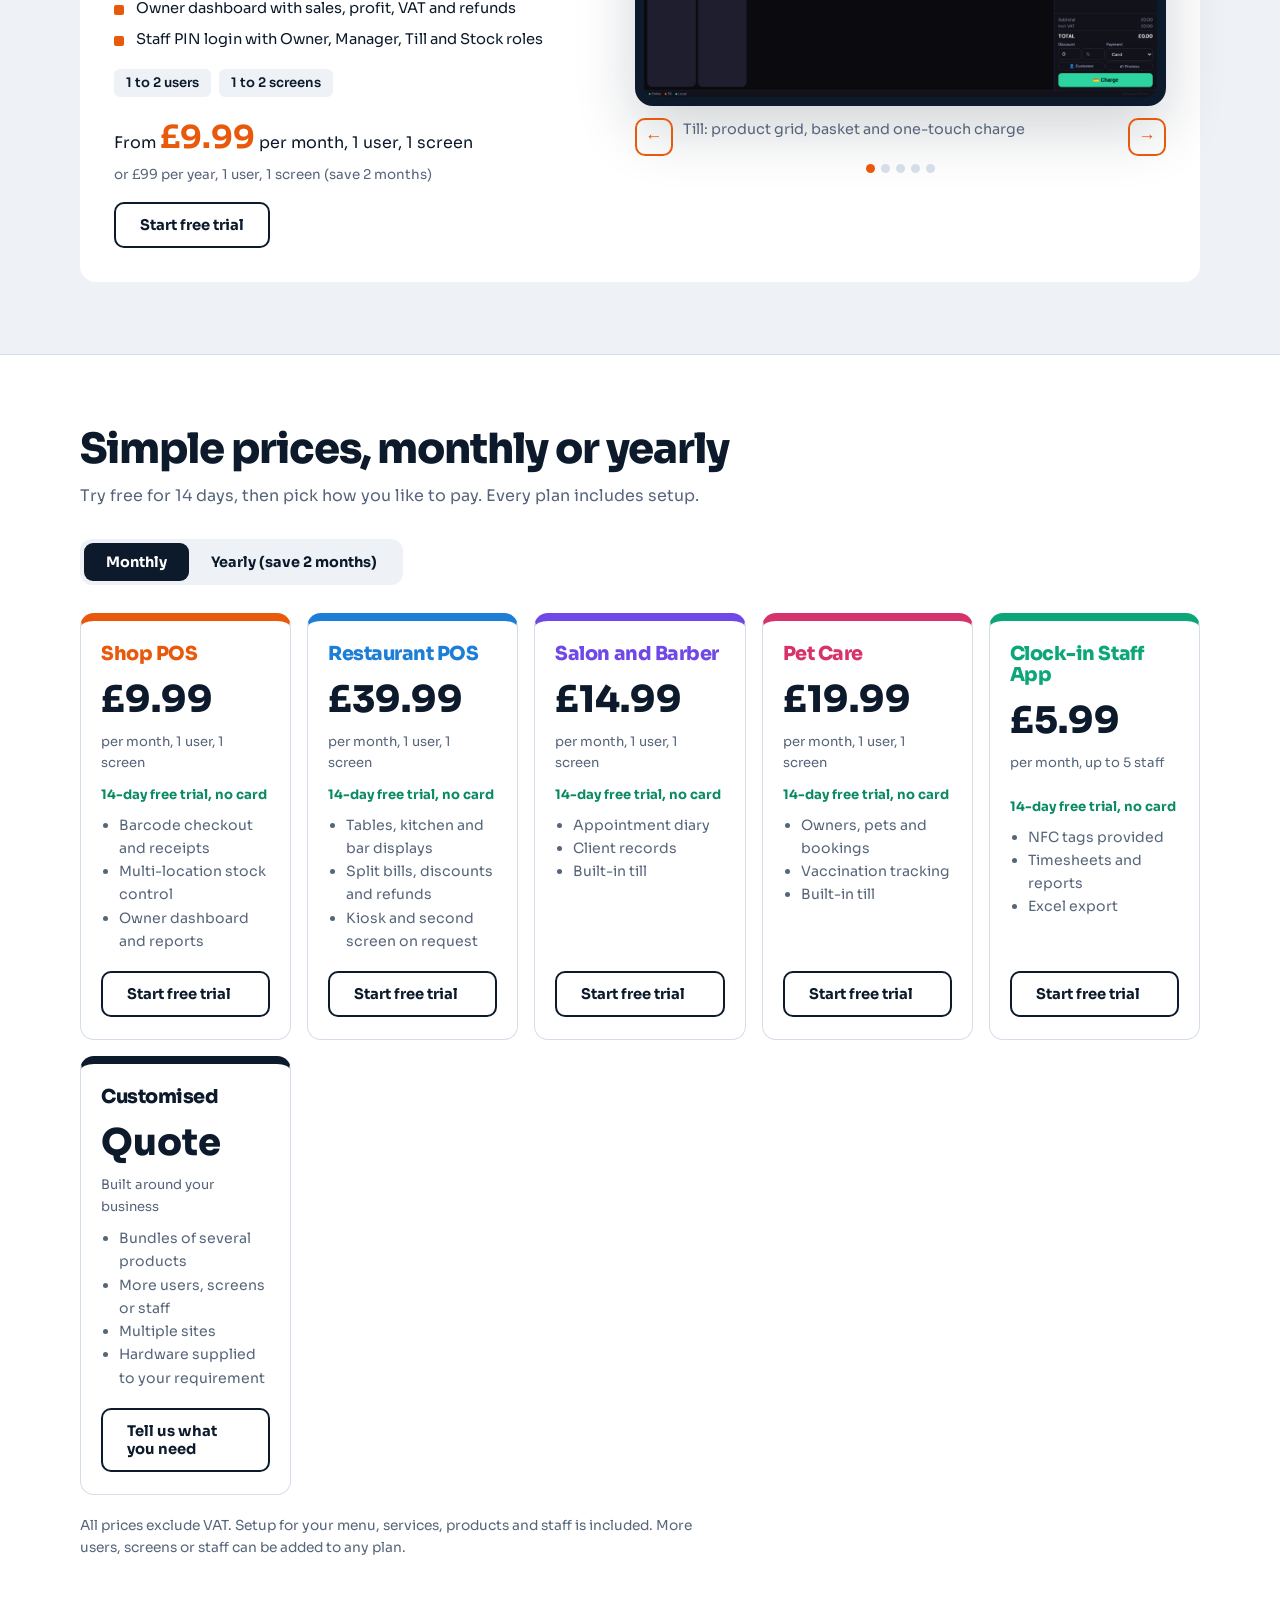
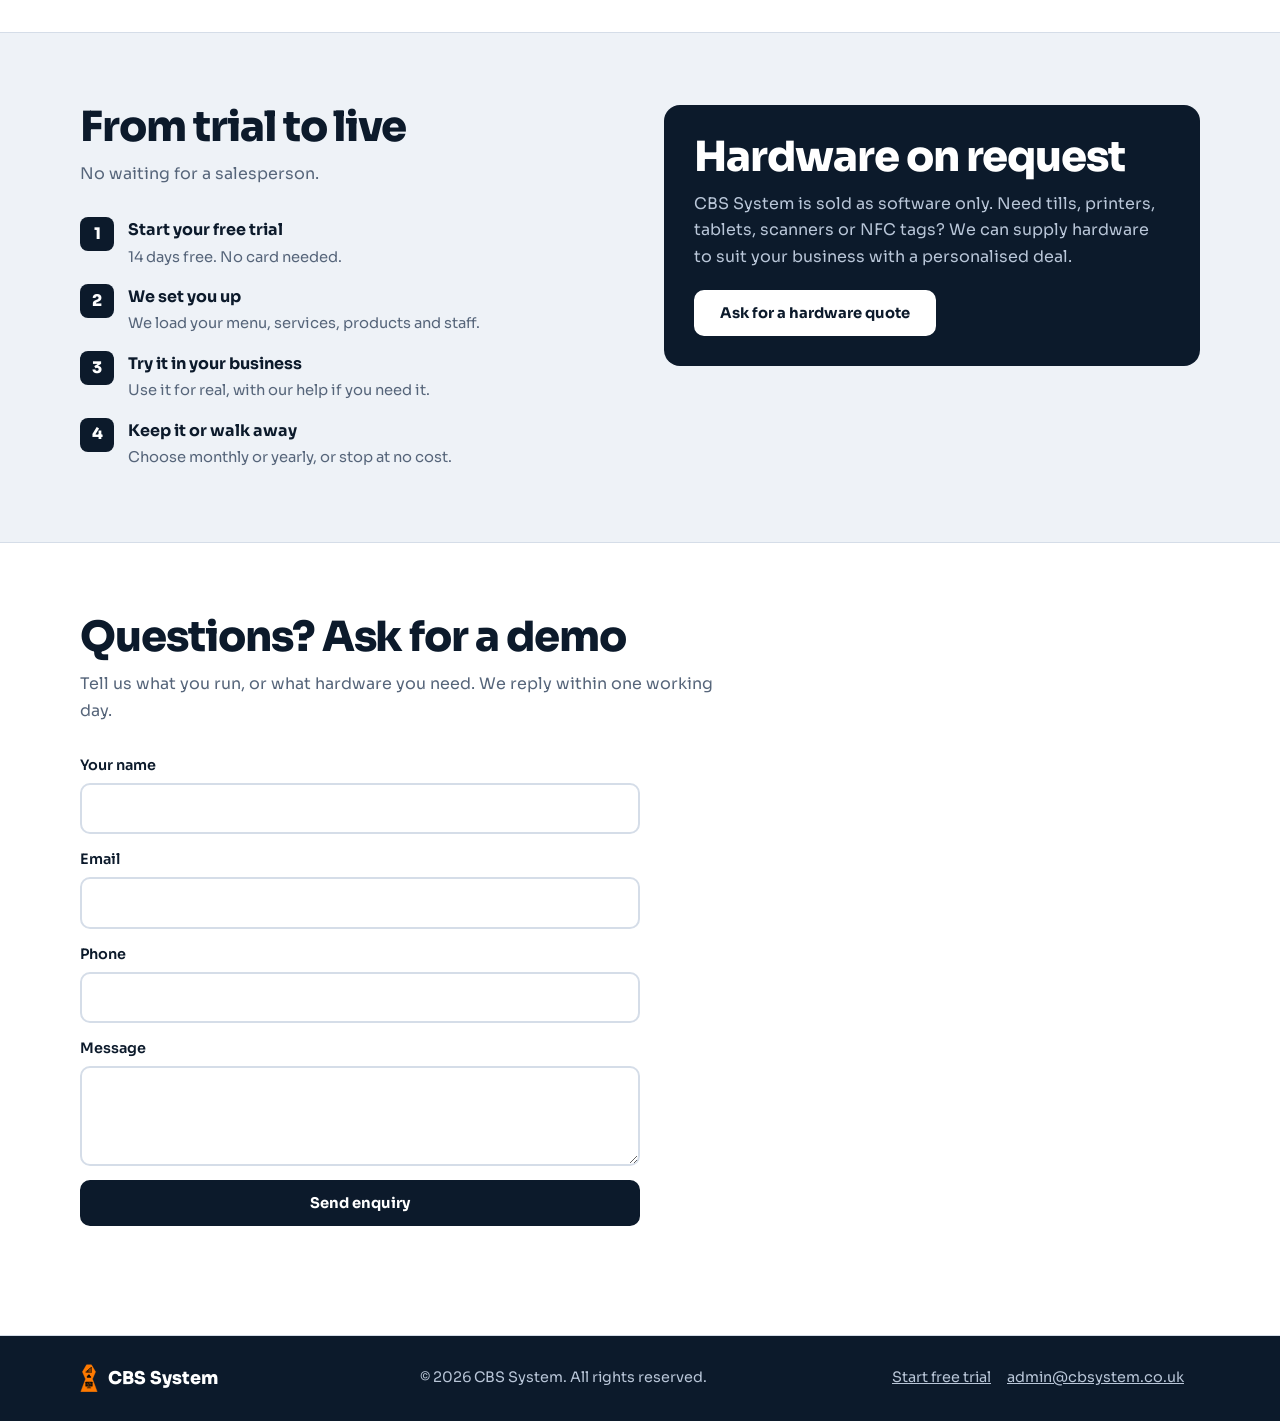
==== commit 49051b07: "Add files via upload" ====
--- a/index.html
+++ b/index.html
@@ -3,203 +3,169 @@
 <head>
 <meta charset="utf-8">
 <meta name="viewport" content="width=device-width, initial-scale=1">
-<title>CBSystem | POS, Payroll, Clock-in and Business Software for UK Businesses</title>
-<meta name="description" content="CBSystem provides affordable shop and restaurant POS, payroll, staff clock-in, holiday management and pet care software for UK businesses. 14-day free trial, no card needed.">
+<title>CBS System | POS, Clock-in and Business Software for UK Businesses</title>
+<meta name="description" content="CBS System: shop POS, restaurant POS, salon and barber, pet care and staff clock-in software for UK businesses. Plans from £3.99 a month. 14-day free trial.">
 <link rel="icon" type="image/svg+xml" href="favicon.svg">
-<meta property="og:title" content="CBSystem | Business software for UK businesses">
+<meta property="og:title" content="CBS System | Business software for UK businesses">
 <meta property="og:image" content="logo.svg">
 <link rel="preconnect" href="https://fonts.googleapis.com">
 <link rel="preconnect" href="https://fonts.gstatic.com" crossorigin>
-<link href="https://fonts.googleapis.com/css2?family=Bebas+Neue&family=DM+Sans:wght@400;500;700;800&display=swap" rel="stylesheet">
+<link href="https://fonts.googleapis.com/css2?family=Sora:wght@400;600;800&display=swap" rel="stylesheet">
 <style>
-:root{--bg:#0a0a0f;--card:#1e1e2e;--line:#2a2a40;--text:#f0f0f8;--mut:#9a9ab8;--acc:#ff7a00}
+:root{--bg:#eef2f7;--ink:#0c1a2b;--mut:#56657a;--line:#d5dde8;--acc:#1f5eff;--c:var(--acc)}
 *{box-sizing:border-box;margin:0}
+[hidden]{display:none!important}
 html{scroll-behavior:smooth}
-body{font-family:"DM Sans",system-ui,Arial,sans-serif;background:radial-gradient(900px 500px at 20% -5%,#2a140d,transparent),var(--bg);color:var(--text);line-height:1.6}
+body{font:400 1rem/1.65 Sora,system-ui,sans-serif;background:var(--bg);color:var(--ink)}
 a{color:inherit}
-:focus-visible{outline:3px solid #ffd700;outline-offset:2px}
-.wrap{max-width:1180px;margin:0 auto;padding:0 20px}
-h1,h2,h3{font-family:"Bebas Neue",Impact,sans-serif;font-weight:400;letter-spacing:.04em}
-/* Logo: symbol image plus wordmark in DM Sans (Bebas Neue has no lowercase letters) */
-.logo{display:inline-flex;align-items:center;gap:10px;font-family:"DM Sans",system-ui,sans-serif;font-size:1.6rem;letter-spacing:.5px;text-decoration:none;color:#fff;line-height:1}
-.logo img{height:42px;width:auto;display:block}
-.logo b{font-weight:800;color:var(--acc)}
-.logo span{font-weight:400;color:#fff}
-header{background:#12121ce6;backdrop-filter:blur(8px);border-bottom:1px solid var(--line);position:sticky;top:0;z-index:10}
-header .wrap{display:flex;align-items:center;justify-content:space-between;height:70px}
-nav{display:flex;gap:22px;align-items:center}
-nav a{text-decoration:none;font-size:.95rem;font-weight:500;color:#c8c8e0}
-nav a:hover{color:#fff}
-.btn{display:inline-block;padding:12px 24px;border-radius:12px;font:700 .95rem "DM Sans",sans-serif;text-decoration:none;border:2px solid transparent;cursor:pointer}
-.btn.p{background:var(--acc);color:#0a0a0a}
-.btn.p:hover{background:#ff9633}
-.btn.o{border-color:var(--c,#fff);color:var(--c,#fff);background:transparent}
-.btn.o:hover{background:var(--c,#fff);color:#0a0f0f}
-.hero{padding:64px 0 56px}
-.hero .wrap{display:grid;grid-template-columns:1.1fr .9fr;gap:48px;align-items:center}
-.badge{display:inline-block;background:#2dd4a022;border:1px solid #2dd4a0;color:#2dd4a0;font-weight:700;font-size:.85rem;padding:5px 14px;border-radius:30px;margin-bottom:18px}
-h1{font-size:clamp(3rem,7vw,5.6rem);line-height:.95}
-h1 em{font-style:normal;color:var(--acc)}
-.lead{font-size:1.15rem;color:#c3c3dc;margin:22px 0 28px;max-width:34em}
-.cta{display:flex;gap:14px;flex-wrap:wrap}
+:focus-visible{outline:3px solid var(--ink);outline-offset:2px}
+.w{max-width:1160px;margin:0 auto;padding:0 20px}
+h1,h2,h3{font-weight:800;line-height:1.1;letter-spacing:-.025em}
+header{position:sticky;top:0;z-index:9;background:#eef2f7ee;backdrop-filter:blur(8px);border-bottom:1px solid var(--line)}
+header .w{display:flex;align-items:center;justify-content:space-between;height:68px}
+.logo{display:inline-flex;align-items:center;gap:10px;font-weight:800;font-size:1.25rem;text-decoration:none}
+.logo img{height:34px;width:auto}
+nav{display:flex;gap:24px;align-items:center}
+nav a:not(.btn){text-decoration:none;font-weight:600;font-size:.92rem}
+.btn{display:inline-block;padding:12px 24px;border-radius:10px;font:700 .92rem Sora,sans-serif;text-decoration:none;border:2px solid var(--ink);background:transparent;color:var(--ink);cursor:pointer}
+.btn.p{background:var(--ink);color:#fff}
+.btn:hover{background:var(--c);border-color:var(--c);color:#fff}
+.hero{padding:60px 0 48px}
+.hero .w{display:grid;grid-template-columns:.9fr 1.1fr;gap:48px;align-items:center}
+.badge{display:inline-block;background:#fff;border:1px solid var(--line);padding:5px 14px;border-radius:8px;font-weight:600;font-size:.85rem;margin-bottom:18px}
+h1{font-size:clamp(2.3rem,5vw,3.8rem)}
+.lead{font-size:1.05rem;color:var(--mut);margin:18px 0 26px;max-width:30em}
+.row{display:flex;gap:12px;flex-wrap:wrap}
 .from{margin-top:18px;color:var(--mut)}
-.from b{color:#ffd700}
-.showcase{position:relative}
-.showcase .mark{position:absolute;inset:-6% 0 auto 50%;transform:translateX(-50%);height:112%;width:auto;opacity:.09;pointer-events:none}
-.tiles{position:relative;display:grid;grid-template-columns:1fr 1fr;gap:14px}
-.tile{background:#1e1e2ee8;border:2px solid var(--c);border-radius:20px;padding:18px 14px;text-align:center;text-decoration:none;transition:transform .15s}
-.tile span{font-size:1.9rem;display:block}
-.tile b{font:1.4rem "Bebas Neue",sans-serif;letter-spacing:.06em;display:block}
-.tile small{font-size:.68rem;letter-spacing:.12em;text-transform:uppercase;color:var(--mut)}
-.tile:hover{transform:translateY(-3px)}
-.offer{background:linear-gradient(90deg,#ff7a0022,#ffd70022);border-top:1px solid var(--line);border-bottom:1px solid var(--line);padding:16px 0;text-align:center}
-.offer b{color:#ffd700}
+.from b{color:var(--ink);font-size:1.4rem}
+.pills{display:flex;gap:8px;flex-wrap:wrap;margin-top:22px}
+.pills a{text-decoration:none;font-size:.85rem;font-weight:600;background:#fff;border:1px solid var(--line);border-left:5px solid var(--c);border-radius:8px;padding:6px 12px}
+.frame{background:var(--ink);border-radius:18px;padding:9px;box-shadow:0 24px 60px #0c1a2b30}
+.im{aspect-ratio:8/5;border-radius:10px;overflow:hidden;background:#17283d;position:relative;display:grid;place-items:center;color:#9fb0c6;font-size:.9rem;text-align:center;padding:20px}
+.im img{position:absolute;inset:0;width:100%;height:100%;object-fit:cover}
+.pv{position:absolute;top:10px;right:10px;background:#000b;color:#ffd24a;font-size:.72rem;font-weight:700;padding:3px 10px;border-radius:6px}
+.cap{display:flex;align-items:center;gap:10px;margin-top:12px}
+.cap p{flex:1;font-size:.9rem;color:var(--mut)}
+.cap button{width:38px;height:38px;border-radius:10px;border:2px solid var(--c);background:transparent;color:var(--c);cursor:pointer;font-size:1.1rem}
+.cap button:hover{background:var(--c);color:#fff}
+.dots{display:flex;gap:6px;justify-content:center;margin-top:8px}
+.dots button{width:9px;height:9px;border-radius:50%;border:0;background:var(--line);cursor:pointer;padding:0}
+.dots .on{background:var(--c)}
+.offer{background:var(--ink);color:#fff;text-align:center;padding:14px 0;font-size:.95rem}
+.offer a{color:#ffd24a;font-weight:700}
 section{padding:72px 0}
-h2.s{font-size:clamp(2.2rem,4.5vw,3.4rem);line-height:1;margin-bottom:12px}
-.sub{color:var(--mut);max-width:40em;margin-bottom:40px}
-.prod{display:grid;grid-template-columns:1fr 1.2fr;gap:40px;align-items:center;background:var(--card);border:2px solid var(--c);border-radius:26px;padding:34px;margin-bottom:34px}
-.prod:nth-of-type(even) .txt{order:2}
-.prod .ic{font-size:2.2rem}
-.prod h3{font-size:2.4rem;line-height:1;color:var(--c);margin:6px 0 8px}
-.prod .tg{font-weight:700;margin-bottom:10px}
-.prod p{color:#c3c3dc;margin-bottom:16px}
-.feat{list-style:none;padding:0;display:grid;gap:7px;margin-bottom:22px;font-size:.94rem}
-.feat li{padding-left:24px;position:relative}
-.feat li::before{content:"";position:absolute;left:0;top:.5em;width:12px;height:12px;border-radius:50%;background:var(--c)}
-.pl{font-size:1.05rem;margin-bottom:14px}
-.pl b{font:2rem "Bebas Neue",sans-serif;letter-spacing:.04em;color:var(--c)}
-.pl small{display:block;color:var(--mut);font-size:.85rem}
-.frame{background:#0a0a0f;border:2px solid var(--line);border-radius:14px;overflow:hidden}
-.frame .bar{display:flex;gap:6px;padding:9px 12px;background:#12121c}
-.frame .bar i{width:10px;height:10px;border-radius:50%;background:#4a4a66}
-.frame .im{aspect-ratio:8/5;background:#12121c;position:relative}
-.frame img{width:100%;height:100%;object-fit:cover;display:block}
-.pv{position:absolute;top:10px;right:10px;background:#000c;color:#ffd700;font-size:.72rem;font-weight:700;padding:3px 10px;border-radius:20px;letter-spacing:.06em}
-.cap{display:flex;align-items:center;gap:10px;margin-top:12px}
-.cap p{flex:1;margin:0;font-size:.92rem;color:#c3c3dc}
-.arr{width:38px;height:38px;border-radius:50%;border:2px solid var(--c);background:transparent;color:var(--c);font-size:1.1rem;cursor:pointer}
-.arr:hover{background:var(--c);color:#0a0a0f}
-.dots{display:flex;gap:6px;justify-content:center;margin-top:10px}
-.dots button{width:10px;height:10px;border-radius:50%;border:0;background:var(--line);cursor:pointer;padding:0}
-.dots button.on{background:var(--c)}
-.why{display:grid;grid-template-columns:repeat(auto-fit,minmax(240px,1fr));gap:28px}
-.why div{border-left:4px solid var(--acc);padding-left:16px}
-.why h3{font-size:1.7rem}
-.why p{color:var(--mut);font-size:.95rem}
-.alt{background:#0d0d14;border-top:1px solid var(--line);border-bottom:1px solid var(--line)}
-.tog{display:inline-flex;background:var(--card);border:2px solid var(--line);border-radius:14px;padding:4px;margin-bottom:30px}
-.tog button{border:0;background:transparent;color:var(--text);font:700 .95rem "DM Sans",sans-serif;padding:10px 24px;border-radius:10px;cursor:pointer}
-.tog button[aria-pressed=true]{background:var(--acc);color:#0a0a0a}
-.plans{display:grid;grid-template-columns:repeat(auto-fill,minmax(250px,1fr));gap:20px}
-.plan{background:var(--card);border:2px solid var(--c);border-radius:22px;padding:26px 22px;display:flex;flex-direction:column}
-.plan h3{font-size:1.9rem;color:var(--c)}
-.plan .pr{font:3.2rem/1.1 "Bebas Neue",sans-serif;letter-spacing:.03em}
-.plan .u{color:var(--mut);font-size:.88rem;margin-bottom:14px;min-height:2.6em}
-.plan .tr{color:#2dd4a0;font-size:.85rem;font-weight:700;margin-bottom:10px}
-.plan ul{padding-left:18px;font-size:.92rem;margin-bottom:20px;flex:1;color:#c3c3dc}
-.fine{color:var(--mut);font-size:.88rem;margin-top:22px}
-.steps{display:grid;grid-template-columns:repeat(auto-fit,minmax(220px,1fr));gap:18px;list-style:none;padding:0;counter-reset:s}
-.steps li{counter-increment:s;background:var(--card);border:2px solid var(--line);border-radius:18px;padding:22px}
-.steps li::before{content:counter(s);display:grid;place-items:center;width:36px;height:36px;border-radius:50%;background:var(--acc);color:#0a0a0a;font:1.3rem "Bebas Neue";margin-bottom:10px}
+h2{font-size:clamp(1.8rem,3.6vw,2.6rem);margin-bottom:10px}
+.sub{color:var(--mut);max-width:40em;margin-bottom:30px}
+.tabs{display:flex;gap:8px;flex-wrap:wrap;margin-bottom:22px}
+.tabs button{border:2px solid var(--line);background:#fff;border-radius:10px;padding:10px 18px;font:700 .9rem Sora,sans-serif;cursor:pointer;color:var(--ink)}
+.tabs button[aria-pressed=true]{background:var(--c);border-color:var(--c);color:#fff}
+.panel{display:grid;grid-template-columns:1fr 1.1fr;gap:38px;align-items:center;background:#fff;border-top:8px solid var(--c);border-radius:16px;padding:34px}
+.panel h3{font-size:2.1rem;color:var(--c);margin:6px 0 8px}
+.tg{font-weight:600;margin-bottom:8px}
+.panel p{color:var(--mut);margin-bottom:14px}
+.feat{list-style:none;padding:0;display:grid;gap:7px;margin-bottom:18px;font-size:.92rem}
+.feat li{padding-left:22px;position:relative}
+.feat li::before{content:"";position:absolute;left:0;top:.6em;width:10px;height:10px;border-radius:2px;background:var(--c)}
+.chips{display:flex;gap:8px;flex-wrap:wrap;margin-bottom:14px}
+.chips span{background:var(--bg);border-radius:6px;padding:3px 12px;font-size:.82rem;font-weight:600}
+.pl{margin-bottom:16px}
+.pl b{font-size:2rem;color:var(--c)}
+.pl small{display:block;color:var(--mut);font-size:.84rem}
+.alt{background:#fff;border-top:1px solid var(--line);border-bottom:1px solid var(--line)}
+.tog{display:inline-flex;background:var(--bg);border-radius:12px;padding:4px;margin-bottom:28px}
+.tog button{border:0;background:transparent;color:var(--ink);font:700 .9rem Sora,sans-serif;padding:10px 22px;border-radius:9px;cursor:pointer}
+.tog button[aria-pressed=true]{background:var(--ink);color:#fff}
+.plans{display:grid;grid-template-columns:repeat(auto-fill,minmax(210px,1fr));gap:16px}
+.plan{background:#fff;border:1px solid var(--line);border-top:8px solid var(--c);border-radius:14px;padding:22px 20px;display:flex;flex-direction:column}
+.plan h3{font-size:1.2rem;color:var(--c)}
+.plan .pr{font-size:2.3rem;font-weight:800;margin-top:6px}
+.plan .u{color:var(--mut);font-size:.82rem;margin-bottom:10px;min-height:2.6em}
+.plan .tr{color:#0a8a63;font-size:.82rem;font-weight:700;margin-bottom:8px}
+.plan ul{padding-left:18px;font-size:.88rem;margin-bottom:18px;flex:1;color:var(--mut)}
+.fine{color:var(--mut);font-size:.86rem;margin-top:20px;max-width:46em}
+.two{display:grid;grid-template-columns:1fr 1fr;gap:48px}
+.steps{list-style:none;padding:0;display:grid;gap:14px;counter-reset:s}
+.steps li{counter-increment:s;padding-left:48px;position:relative}
+.steps li::before{content:counter(s);position:absolute;left:0;top:0;width:34px;height:34px;border-radius:8px;background:var(--ink);color:#fff;display:grid;place-items:center;font-weight:800}
 .steps b{display:block}
-.steps span{color:var(--mut);font-size:.94rem}
+.steps span{color:var(--mut);font-size:.92rem}
+.hw{background:var(--ink);color:#fff;border-radius:16px;padding:30px;align-self:start}
+.hw p{color:#b9c6d8;margin:10px 0 20px}
+.hw .btn{background:#fff;border-color:#fff}
 form{display:grid;gap:14px;max-width:560px}
-label{display:grid;gap:5px;font-weight:500;font-size:.92rem}
-input,textarea,select{font:inherit;padding:12px;border-radius:12px;border:2px solid var(--line);background:var(--card);color:var(--text);width:100%}
+label{display:grid;gap:5px;font-weight:600;font-size:.9rem}
+input,textarea{font:inherit;padding:12px;border-radius:10px;border:2px solid var(--line);background:#fff;color:var(--ink);width:100%}
 textarea{min-height:100px}
 .hp{position:absolute;left:-9999px;width:1px;height:1px;overflow:hidden}
-.msg{min-height:1.4em;font-weight:500}
-.msg.ok{color:#2dd4a0}
-.msg.bad{color:#ff7a7a}
+.msg{min-height:1.4em;font-weight:600}
+.msg.ok{color:#0a8a63}
+.msg.bad{color:#d6336c}
 button[disabled]{opacity:.55;cursor:wait}
-footer{background:#08080c;border-top:1px solid var(--line);padding:30px 0;color:var(--mut);font-size:.9rem}
-footer .wrap{display:flex;flex-wrap:wrap;justify-content:space-between;align-items:center;gap:12px}
-footer .logo{font-size:1.2rem}
-footer .logo img{height:30px}
+footer{background:var(--ink);color:#b9c6d8;padding:28px 0;font-size:.9rem}
+footer .w{display:flex;flex-wrap:wrap;justify-content:space-between;align-items:center;gap:12px}
+footer .logo{color:#fff;font-size:1.1rem}
 footer a{margin-right:16px}
-footer .logo{margin-right:0}
-@media(max-width:860px){.hero .wrap,.prod{grid-template-columns:1fr}.prod:nth-of-type(even) .txt{order:0}nav a.h{display:none}section{padding:52px 0}.prod{padding:22px}.showcase .mark{height:100%}}
-@media(prefers-reduced-motion:reduce){html{scroll-behavior:auto}.tile{transition:none}.tile:hover{transform:none}}
+@media(max-width:860px){.hero .w,.panel,.two{grid-template-columns:1fr}nav a:not(.btn){display:none}section{padding:52px 0}.panel{padding:22px}}
+@media(prefers-reduced-motion:reduce){html{scroll-behavior:auto}}
 </style>
 </head>
 <body>
-<header><div class="wrap">
-<a class="logo" href="#top" aria-label="CBSystem home"><img src="logo.svg" alt=""><span><b>CBS</b>ystem</span></a>
-<nav aria-label="Main"><a class="h" href="#products">Products</a><a class="h" href="#pricing">Pricing</a><a class="h" href="#hardware">Hardware</a><a class="btn p" href="checkout.html" style="padding:9px 18px">Start free trial</a></nav>
+<header><div class="w">
+<a class="logo" href="#top" aria-label="CBS System home"><img src="logo.svg" alt="">CBS System</a>
+<nav aria-label="Main"><a href="#products">Products</a><a href="#pricing">Pricing</a><a href="#hardware">Hardware</a><a class="btn p" href="checkout.html" style="padding:9px 18px">Start free trial</a></nav>
 </div></header>
-
 <main id="top">
-<div class="hero"><div class="wrap">
+<div class="hero"><div class="w">
 <div>
 <span class="badge" id="badge"></span>
-<h1>Run the till, the team and the <em>payroll</em> from one place.</h1>
-<p class="lead">Affordable business software for UK shops, restaurants, bars, pet care and factories. Point of sale, clock-in, holidays and payroll, designed to work together. <span id="actmsg"></span></p>
-<div class="cta"><a class="btn p" href="#pricing">See pricing</a><a class="btn o" href="#products" style="--c:#fff">See the products</a></div>
+<h1>Software that runs your shop, salon, restaurant and team.</h1>
+<p class="lead">Simple business software for UK shops, restaurants, salons, barbers and pet care. Pick what you need and add more later. <span id="actmsg"></span></p>
+<div class="row"><a class="btn p" href="#pricing">See pricing</a><a class="btn" href="#products">See the products</a></div>
 <p class="from" id="from"></p>
-</div>
-<div class="showcase">
-<img class="mark" src="logo.svg" alt="">
-<div class="tiles" id="tiles" aria-label="Products"></div>
-</div>
+<div class="pills" id="pills"></div>
+</div>
+<div id="hero-slides" aria-label="Product screenshots"></div>
 </div></div>
-
-<div class="offer" id="offer" hidden><div class="wrap"></div></div>
-
-<section id="products" style="padding-top:56px">
-<div class="wrap">
-<h2 class="s">Everything your business runs on</h2>
-<p class="sub">Start with one product and add more later. They share staff and data, so nothing is typed in twice.</p>
-<div id="prods"></div>
-</div>
-</section>
-
-<section class="alt">
-<div class="wrap">
-<h2 class="s">Why businesses choose CBSystem</h2>
-<p class="sub">Built by people who work with real shops, restaurants and factories.</p>
-<div class="why">
-<div><h3>Free trial, no card</h3><p id="whytrial"></p></div>
-<div><h3>Low prices, no surprises</h3><p>Simple monthly prices. Pay yearly and save the equivalent of 2 months. Setup is included.</p></div>
-<div><h3>Software only</h3><p>You only pay for the software. Need hardware? We can supply it to suit your business.</p></div>
-<div><h3>Fast activation</h3><p id="actp"></p></div>
-</div>
-</div>
-</section>
-
-<section id="pricing">
-<div class="wrap">
-<h2 class="s">Simple prices. Monthly or yearly.</h2>
-<p class="sub">Try free for 14 days, then pick the way you like to pay. Every plan includes setup for your business.</p>
+<div class="offer" id="offer" hidden><div class="w"></div></div>
+
+<section id="products">
+<div class="w">
+<h2>Choose your product</h2>
+<p class="sub">Each product has its own screens, features and price. Staff and data are shared, so nothing is typed in twice.</p>
+<div class="tabs" id="tabs" role="group" aria-label="Products"></div>
+<div id="panel"></div>
+</div>
+</section>
+
+<section id="pricing" class="alt">
+<div class="w">
+<h2>Simple prices, monthly or yearly</h2>
+<p class="sub">Try free for 14 days, then pick how you like to pay. Every plan includes setup.</p>
 <div class="tog" role="group" aria-label="Payment type"><button id="bm" aria-pressed="true">Monthly</button><button id="by" aria-pressed="false">Yearly (save 2 months)</button></div>
 <div class="plans" id="plans"></div>
 <p class="fine" id="vat"></p>
 </div>
 </section>
 
-<section id="hardware" class="alt">
-<div class="wrap">
-<h2 class="s" id="hwt">Hardware on request</h2>
-<p class="sub" id="hwp"></p>
-<a class="btn p" href="#contact">Ask for a hardware quote</a>
-</div>
-</section>
-
-<section>
-<div class="wrap">
-<h2 class="s">From trial to live</h2>
+<section id="hardware">
+<div class="w two">
+<div>
+<h2>From trial to live</h2>
 <p class="sub">No waiting for a salesperson.</p>
 <ol class="steps">
 <li><b>Start your free trial</b><span>14 days free. No card needed.</span></li>
-<li><b>We set you up</b><span>We load your menu, products and staff.</span></li>
+<li><b>We set you up</b><span>We load your menu, services, products and staff.</span></li>
 <li><b>Try it in your business</b><span>Use it for real, with our help if you need it.</span></li>
 <li><b>Keep it or walk away</b><span>Choose monthly or yearly, or stop at no cost.</span></li>
 </ol>
 </div>
+<div class="hw"><h2 id="hwt">Hardware on request</h2><p id="hwp"></p><a class="btn" href="#contact">Ask for a hardware quote</a></div>
+</div>
 </section>
 
 <section id="contact" class="alt">
-<div class="wrap">
-<h2 class="s">Questions? Ask for a demo</h2>
+<div class="w">
+<h2>Questions? Ask for a demo</h2>
 <p class="sub">Tell us what you run, or what hardware you need. We reply within one working day.</p>
 <form id="f">
 <label>Your name<input name="name" required maxlength="120" autocomplete="name"></label>
@@ -213,88 +179,96 @@
 </div>
 </section>
 </main>
-
-<footer><div class="wrap">
-<a class="logo" href="#top" aria-label="CBSystem home"><img src="logo.svg" alt=""><span><b>CBS</b>ystem</span></a>
-<div>&copy; <span id="y"></span> CBSystem. All rights reserved.</div>
+<footer><div class="w">
+<a class="logo" href="#top" aria-label="CBS System home"><img src="logo.svg" alt="" style="height:28px">CBS System</a>
+<div>&copy; <span id="y"></span> CBS System. All rights reserved.</div>
 <div><a href="checkout.html">Start free trial</a><a id="em" href="#"></a></div>
 </div></footer>
 
 <script src="site-config.js"></script>
 <script>
+function e(s){return String(s==null?'':s).replace(/[&<>"]/g,function(c){return{'&':'&amp;','<':'&lt;','>':'&gt;','"':'&quot;'}[c]})}
 if(typeof SITE==="undefined"){
- document.body.innerHTML='<main style="min-height:100vh;display:grid;place-items:center;padding:30px;text-align:center"><div><img src="logo.svg" alt="CBSystem" style="height:90px"><p style="margin-top:14px">Sorry, the page could not load. Please refresh, or email info@cbsystem.co.uk</p></div></main>';
+ document.body.innerHTML='<p style="padding:40px;text-align:center">Sorry, the page could not load. Please refresh, or email admin@cbsystem.co.uk</p>';
+}else if(SITE.comingSoon){
+ document.title='CBS System | Coming soon';
+ document.body.innerHTML='<main style="min-height:100vh;display:grid;place-items:center;padding:30px;text-align:center"><div><img src="logo.svg" alt="CBS System" style="height:90px"><h1 style="margin:16px 0 10px">'+e(SITE.comingSoonTitle)+'</h1><p>'+e(SITE.comingSoonText)+'</p><p style="margin-top:14px"><a href="mailto:'+e(SITE.email)+'" style="font-weight:700">'+e(SITE.email)+'</a></p></div></main>';
 }else{
-SITE.products=(SITE.products||[]).filter(function(p){return !p.hidden});
-function e(s){return String(s==null?'':s).replace(/[&<>"]/g,function(c){return{'&':'&amp;','<':'&lt;','>':'&gt;','"':'&quot;'}[c]})}
-if(SITE.comingSoon){
- document.title='CBSystem | Coming soon';
- var m=document.createElement('meta');m.name='robots';m.content='noindex';document.head.appendChild(m);
- document.body.innerHTML='<main style="min-height:100vh;display:grid;place-items:center;padding:30px;text-align:center"><div style="max-width:760px;width:100%"><img src="logo.svg" alt="CBSystem" style="height:110px"><div style="font:800 2.2rem DM Sans,sans-serif;margin-top:10px"><span style="color:var(--acc)">CBS</span><span style="font-weight:400">ystem</span></div><h1 style="margin:18px 0 12px">'+e(SITE.comingSoonTitle||'Coming soon')+'</h1><p class="lead" style="margin:0 auto 22px">'+e(SITE.comingSoonText||'We are updating our website. Please check back soon.')+'</p><p><a href="mailto:'+e(SITE.email)+'" style="color:var(--acc);font-weight:700">'+e(SITE.email)+'</a></p></div></main>';
-}else{
-var $=function(i){return document.getElementById(i)},C=SITE.currency||'£',mode='m';
-var T=SITE.trial||{enabled:true,days:14,title:'14-day free trial',text:'Try everything free for 14 days. No card needed.'};
+var $=function(i){return document.getElementById(i)},C=SITE.currency||'£',mode='m',T=SITE.trial||{enabled:false};
+var P=(SITE.products||[]).filter(function(p){return !p.hidden});
 function fmt(v){return v!==''&&v!=null&&!isNaN(v)?C+v:v}
+
+/* One slideshow used for the hero and for every product */
+function slider(box,sl,col){
+ clearInterval(box._t);box.style.setProperty('--c',col);
+ if(!sl.length){box.innerHTML='';return}
+ box.innerHTML='<div class="frame"><div class="im"><span class="ph">Screenshot coming soon</span><img alt="" hidden><span class="pv" hidden>Preview design</span></div></div><div class="cap"><button aria-label="Previous screen">&#8592;</button><p></p><button aria-label="Next screen">&#8594;</button></div><div class="dots">'+sl.map(function(_,i){return'<button aria-label="Screen '+(i+1)+'"></button>'}).join('')+'</div>';
+ var img=box.querySelector('img'),ph=box.querySelector('.ph'),pv=box.querySelector('.pv'),cp=box.querySelector('.cap p'),b=box.querySelectorAll('.cap button'),d=box.querySelectorAll('.dots button'),n=sl.length,i=0,h=0;
+ function go(k){i=(k+n)%n;var s=sl[i];
+  img.hidden=true;ph.hidden=false;
+  img.onload=function(){img.hidden=false;ph.hidden=true};img.onerror=function(){img.hidden=true;ph.hidden=false};
+  img.src=s[0];img.alt=s[1];cp.textContent=s[1];pv.hidden=!s[2];
+  d.forEach(function(x,j){x.className=j===i?'on':''})}
+ b[0].onclick=function(){go(i-1)};b[1].onclick=function(){go(i+1)};
+ d.forEach(function(x,j){x.onclick=function(){go(j)}});
+ if(n<2){b[0].hidden=b[1].hidden=true;box.querySelector('.dots').hidden=true}
+ go(0);
+ if(n>1&&!matchMedia('(prefers-reduced-motion:reduce)').matches){
+  box.onmouseenter=function(){h=1};box.onmouseleave=function(){h=0};
+  box._t=setInterval(function(){if(!h&&!document.hidden)go(i+1)},4500);
+ }
+}
+
 $('y').textContent=new Date().getFullYear();
-$('em').href='mailto:'+SITE.email;$('em').textContent=SITE.email;$('vat').textContent=SITE.vatNote||'';
-$('actmsg').textContent=SITE.activation||'';$('actp').textContent=SITE.activation||'';
-
-/* free trial badge and text */
-if(T.enabled){$('badge').textContent=(T.title||'14-day free trial')+' · No card needed';$('whytrial').textContent=T.text||''}
-else{$('badge').hidden=true;$('whytrial').textContent='Choose a plan and we set you up.'}
-
-/* startup offer */
+$('em').href='mailto:'+SITE.email;$('em').textContent=SITE.email;
+$('vat').textContent=SITE.vatNote||'';$('actmsg').textContent=SITE.activation||'';
+$('badge').textContent=T.enabled?(T.title||'14-day free trial')+', no card needed':'Software only, hardware on request';
+$('from').innerHTML='Plans from <b>'+C+e(SITE.fromPrice||'3.99')+'</b> a month';
 var O=SITE.startupOffer;
-if(O&&O.enabled){var ob=$('offer');ob.hidden=false;ob.firstElementChild.innerHTML='<b>'+e(O.title||'Startup offer')+':</b> '+e(O.text||'')+' <a href="#contact" style="color:#ffd700;font-weight:700">Ask us</a>'}
-
-/* hardware */
+if(O&&O.enabled){$('offer').hidden=false;$('offer').firstElementChild.innerHTML='<b>'+e(O.title)+':</b> '+e(O.text)+' <a href="#contact">Ask us</a>'}
 var H=SITE.hardware;
-if(H){$('hwt').textContent=H.title||'Hardware on request';$('hwp').textContent=H.text||''}else{$('hardware').hidden=true}
-
-var mins=SITE.products.map(function(p){return parseFloat(p.monthly)}).filter(function(n){return n>0});
-$('from').innerHTML='Plans from <b>'+C+Math.min.apply(null,mins).toFixed(2)+'</b> a month'+(T.enabled?'. '+e(T.title||'')+', no card needed.':'.');
-
-$('tiles').innerHTML=SITE.products.slice(0,6).map(function(p){return'<a class="tile" href="#p-'+e(p.id)+'" style="--c:'+e(p.color)+'"><span>'+p.icon+'</span><b>'+e(p.name.split(' and ')[0])+'</b><small>'+e(p.short||'')+'</small></a>'}).join('');
+if(H){$('hwt').textContent=H.title;$('hwp').textContent=H.text}
+
+/* Home page slides: latest real screenshots from every product */
+var all=[];
+P.forEach(function(p){(p.slides||[]).forEach(function(s){if(!s[2])all.push([s[0],p.name+': '+s[1],false])})});
+slider($('hero-slides'),all,'#1f5eff');
+$('pills').innerHTML=P.map(function(p){return'<a href="#products" data-go="'+e(p.id)+'" style="--c:'+e(p.color)+'">'+p.icon+' '+e(p.name)+'</a>'}).join('');
 
 function buy(p,t){return'checkout.html?p='+encodeURIComponent(p.id)+'&t='+t+(T.enabled?'&trial=1':'')}
 
-$('prods').innerHTML=SITE.products.map(function(p){
+/* Product tabs */
+$('tabs').innerHTML=P.map(function(p){return'<button data-id="'+e(p.id)+'" aria-pressed="false">'+p.icon+' '+e(p.name)+'</button>'}).join('');
+function show(id){
+ var p=P.filter(function(x){return x.id===id})[0]||P[0];if(!p)return;
+ Array.prototype.forEach.call($('tabs').children,function(b){b.setAttribute('aria-pressed',b.dataset.id===p.id);b.style.setProperty('--c',p.color)});
  var yr=p.yearly?'<small>or '+fmt(p.yearly)+' '+e(p.yearlyUnit||'per year')+'</small>':'';
- return'<article class="prod" id="p-'+e(p.id)+'" style="--c:'+e(p.color)+'"><div class="txt"><div class="ic">'+p.icon+'</div><h3>'+e(p.name)+'</h3><div class="tg">'+e(p.tagline)+'</div><p>'+e(p.intro)+'</p><ul class="feat">'+p.features.map(function(f){return'<li>'+e(f)+'</li>'}).join('')+'</ul><div class="pl">From <b>'+fmt(p.monthly)+'</b> '+e(p.monthlyUnit)+yr+'</div><a class="btn o" href="'+buy(p,'m')+'">'+e(p.cta)+'</a></div>'
- +'<div data-show="'+e(p.id)+'"><div class="frame"><div class="bar"><i></i><i></i><i></i></div><div class="im"><img alt=""><span class="pv" hidden>Preview design</span></div></div><div class="cap"><button class="arr" aria-label="Previous screen">&#8592;</button><p></p><button class="arr" aria-label="Next screen">&#8594;</button></div><div class="dots">'+p.slides.map(function(_,i){return'<button aria-label="Screen '+(i+1)+'"></button>'}).join('')+'</div></div></article>';
-}).join('');
-
-SITE.products.forEach(function(p){
- var box=document.querySelector('[data-show="'+p.id+'"]'),img=box.querySelector('img'),pv=box.querySelector('.pv'),cap=box.querySelector('.cap p'),dots=box.querySelectorAll('.dots button'),arrs=box.querySelectorAll('.arr'),n=p.slides.length,i=0,hover=false;
- function show(k){i=(k+n)%n;var s=p.slides[i];img.src=s[0];img.alt=s[1];cap.textContent=s[1];pv.hidden=!s[2];dots.forEach(function(d,j){d.className=j===i?'on':''})}
- arrs[0].onclick=function(){show(i-1)};arrs[1].onclick=function(){show(i+1)};
- dots.forEach(function(d,j){d.onclick=function(){show(j)}});
- if(n<2){arrs[0].hidden=arrs[1].hidden=true;box.querySelector('.dots').hidden=true}
- show(0);
- if(n>1&&!matchMedia('(prefers-reduced-motion:reduce)').matches){
-  box.onmouseenter=box.onfocusin=function(){hover=true};box.onmouseleave=box.onfocusout=function(){hover=false};
-  setInterval(function(){if(!hover&&!document.hidden)show(i+1)},5000);
- }
-});
-
+ $('panel').innerHTML='<article class="panel" style="--c:'+e(p.color)+'"><div><h3>'+e(p.name)+'</h3><div class="tg">'+e(p.tagline)+'</div><p>'+e(p.intro)+'</p><ul class="feat">'+p.features.map(function(f){return'<li>'+e(f)+'</li>'}).join('')+'</ul>'+(p.variations&&p.variations.length?'<div class="chips">'+p.variations.map(function(v){return'<span>'+e(v)+'</span>'}).join('')+'</div>':'')+'<div class="pl">From <b>'+fmt(p.monthly)+'</b> '+e(p.monthlyUnit)+yr+'</div><a class="btn" href="'+buy(p,'m')+'">'+e(p.cta)+'</a></div><div id="pv"></div></article>';
+ slider($('pv'),p.slides||[],p.color);
+}
+$('tabs').onclick=function(ev){var b=ev.target.closest('button');if(b)show(b.dataset.id)};
+document.addEventListener('click',function(ev){var a=ev.target.closest('[data-go]');if(a)show(a.dataset.go)});
+show(P[0]&&P[0].id);
+
+/* Pricing */
 function render(){
  var yearly=mode==='y';
- $('plans').innerHTML=SITE.products.map(function(p){
+ $('plans').innerHTML=P.map(function(p){
   var useY=yearly&&p.yearly,v=useY?fmt(p.yearly):fmt(p.monthly),u=useY?(p.yearlyUnit||'per year'):p.monthlyUnit,t=useY?'y':'m';
-  return'<div class="plan" style="--c:'+e(p.color)+'"><h3>'+e(p.name)+'</h3><div class="pr">'+e(v)+'</div><div class="u">'+e(u)+'</div>'+(T.enabled?'<div class="tr">'+e(T.title||'')+', no card</div>':'')+'<ul>'+p.planFeatures.map(function(f){return'<li>'+e(f)+'</li>'}).join('')+'</ul><a class="btn o" href="'+buy(p,t)+'">'+e(p.cta)+'</a></div>'}).join('')
- +(SITE.custom?'<div class="plan" style="--c:#ffffff"><h3>'+e(SITE.custom.title)+'</h3><div class="pr">'+e(SITE.custom.price)+'</div><div class="u">'+e(SITE.custom.unit)+'</div><ul>'+SITE.custom.bullets.map(function(f){return'<li>'+e(f)+'</li>'}).join('')+'</ul><a class="btn o" href="#contact">Tell us what you need</a></div>':'');
+  return'<div class="plan" style="--c:'+e(p.color)+'"><h3>'+e(p.name)+'</h3><div class="pr">'+e(v)+'</div><div class="u">'+e(u)+'</div>'+(T.enabled?'<div class="tr">'+e(T.title||'')+', no card</div>':'')+'<ul>'+p.planFeatures.map(function(f){return'<li>'+e(f)+'</li>'}).join('')+'</ul><a class="btn" href="'+buy(p,t)+'">'+e(p.cta)+'</a></div>'}).join('')
+ +(SITE.custom?'<div class="plan" style="--c:#0c1a2b"><h3>'+e(SITE.custom.title)+'</h3><div class="pr">'+e(SITE.custom.price)+'</div><div class="u">'+e(SITE.custom.unit)+'</div><ul>'+SITE.custom.bullets.map(function(f){return'<li>'+e(f)+'</li>'}).join('')+'</ul><a class="btn" href="#contact">Tell us what you need</a></div>':'');
 }
 $('bm').onclick=function(){mode='m';$('bm').setAttribute('aria-pressed',true);$('by').setAttribute('aria-pressed',false);render()};
 $('by').onclick=function(){mode='y';$('by').setAttribute('aria-pressed',true);$('bm').setAttribute('aria-pressed',false);render()};
 render();
 
-/* Enquiry form: saved in Supabase through the cbs-home Edge Function; falls back to the visitor's email app if that fails */
+/* Enquiry form: saved through the cbs-home Edge Function; falls back to the visitor's email app */
 $('f').addEventListener('submit',function(ev){
  ev.preventDefault();var f=ev.target,btn=$('send'),msg=$('fmsg');
  var data={type:'enquiry',name:f.name.value.trim(),email:f.email.value.trim(),phone:f.phone.value.trim(),message:f.msg.value.trim(),website:f.website.value,page:location.href};
  function mailto(){
   var b='Name: '+data.name+'\nEmail: '+data.email+'\nPhone: '+data.phone+'\n\n'+data.message;
-  location.href='mailto:'+SITE.email+'?subject='+encodeURIComponent('CBSystem enquiry from '+data.name)+'&body='+encodeURIComponent(b);
+  location.href='mailto:'+SITE.email+'?subject='+encodeURIComponent('CBS System enquiry from '+data.name)+'&body='+encodeURIComponent(b);
  }
  if(!SITE.api){mailto();return}
  btn.disabled=true;msg.className='msg';msg.textContent='Sending...';
@@ -304,7 +278,6 @@
   .catch(function(){msg.className='msg bad';msg.textContent='We could not send that automatically, so your email app is opening instead.';btn.disabled=false;setTimeout(mailto,900)});
 });
 }
-}
 </script>
 </body>
 </html>
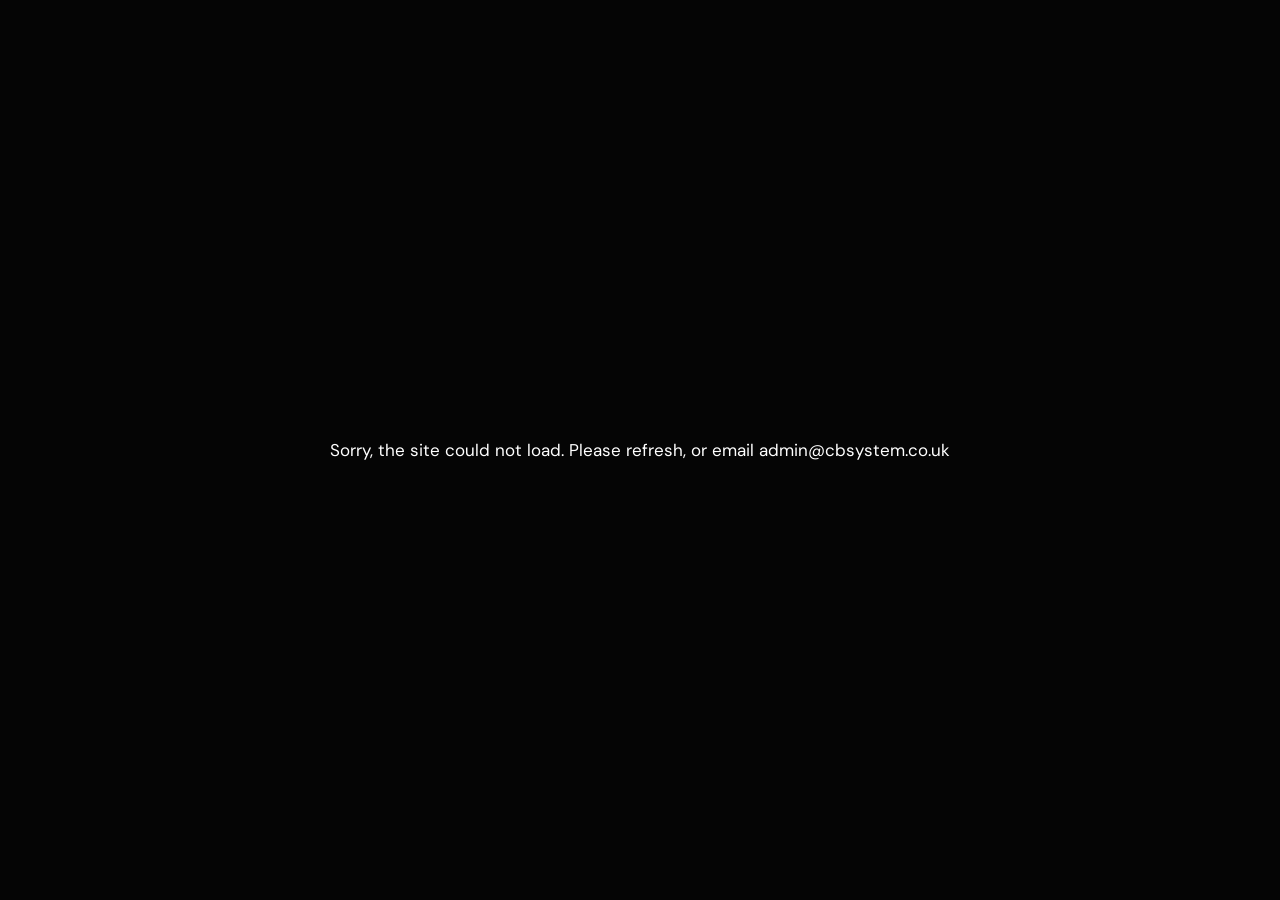
==== commit 3729fa17: "Update print statement from 'Hello' to 'Goodbye'" ====
--- a/index.html
+++ b/index.html
@@ -3,281 +3,216 @@
 <head>
 <meta charset="utf-8">
 <meta name="viewport" content="width=device-width, initial-scale=1">
-<title>CBS System | POS, Clock-in and Business Software for UK Businesses</title>
-<meta name="description" content="CBS System: shop POS, restaurant POS, salon and barber, pet care and staff clock-in software for UK businesses. Plans from £3.99 a month. 14-day free trial.">
+<title>CBS System | POS and business software for shops, restaurants, salons and more</title>
+<meta name="description" content="Shop POS, Restaurant POS, Salon and Barber, Pet Care and Staff Clock-in software. Start with a free trial.">
 <link rel="icon" type="image/svg+xml" href="favicon.svg">
-<meta property="og:title" content="CBS System | Business software for UK businesses">
-<meta property="og:image" content="logo.svg">
 <link rel="preconnect" href="https://fonts.googleapis.com">
 <link rel="preconnect" href="https://fonts.gstatic.com" crossorigin>
-<link href="https://fonts.googleapis.com/css2?family=Sora:wght@400;600;800&display=swap" rel="stylesheet">
+<link href="https://fonts.googleapis.com/css2?family=Bricolage+Grotesque:opsz,wght@12..96,600;12..96,800&family=DM+Sans:wght@400;500;700&display=swap" rel="stylesheet">
 <style>
-:root{--bg:#eef2f7;--ink:#0c1a2b;--mut:#56657a;--line:#d5dde8;--acc:#1f5eff;--c:var(--acc)}
-*{box-sizing:border-box;margin:0}
+:root{--black:#050505;--panel:#141414;--line:rgba(255,255,255,.14);--orange:#ff7a00;--hi:#ff9a3d;--mute:#c4c4c9;--head:"Bricolage Grotesque","Arial Black",Arial,sans-serif;--body:"DM Sans",Arial,sans-serif}
+*{box-sizing:border-box;margin:0;padding:0}
+html{scroll-behavior:smooth;scroll-padding-top:84px}
+body{background:var(--black);color:#fff;font:17px/1.55 var(--body);-webkit-font-smoothing:antialiased}
+a{color:inherit;text-decoration:none}button{font:inherit;color:inherit;cursor:pointer;border:0;background:none}
+:focus-visible{outline:3px solid var(--hi);outline-offset:3px;border-radius:6px}
 [hidden]{display:none!important}
-html{scroll-behavior:smooth}
-body{font:400 1rem/1.65 Sora,system-ui,sans-serif;background:var(--bg);color:var(--ink)}
-a{color:inherit}
-:focus-visible{outline:3px solid var(--ink);outline-offset:2px}
-.w{max-width:1160px;margin:0 auto;padding:0 20px}
-h1,h2,h3{font-weight:800;line-height:1.1;letter-spacing:-.025em}
-header{position:sticky;top:0;z-index:9;background:#eef2f7ee;backdrop-filter:blur(8px);border-bottom:1px solid var(--line)}
-header .w{display:flex;align-items:center;justify-content:space-between;height:68px}
-.logo{display:inline-flex;align-items:center;gap:10px;font-weight:800;font-size:1.25rem;text-decoration:none}
-.logo img{height:34px;width:auto}
-nav{display:flex;gap:24px;align-items:center}
-nav a:not(.btn){text-decoration:none;font-weight:600;font-size:.92rem}
-.btn{display:inline-block;padding:12px 24px;border-radius:10px;font:700 .92rem Sora,sans-serif;text-decoration:none;border:2px solid var(--ink);background:transparent;color:var(--ink);cursor:pointer}
-.btn.p{background:var(--ink);color:#fff}
-.btn:hover{background:var(--c);border-color:var(--c);color:#fff}
-.hero{padding:60px 0 48px}
-.hero .w{display:grid;grid-template-columns:.9fr 1.1fr;gap:48px;align-items:center}
-.badge{display:inline-block;background:#fff;border:1px solid var(--line);padding:5px 14px;border-radius:8px;font-weight:600;font-size:.85rem;margin-bottom:18px}
-h1{font-size:clamp(2.3rem,5vw,3.8rem)}
-.lead{font-size:1.05rem;color:var(--mut);margin:18px 0 26px;max-width:30em}
-.row{display:flex;gap:12px;flex-wrap:wrap}
-.from{margin-top:18px;color:var(--mut)}
-.from b{color:var(--ink);font-size:1.4rem}
-.pills{display:flex;gap:8px;flex-wrap:wrap;margin-top:22px}
-.pills a{text-decoration:none;font-size:.85rem;font-weight:600;background:#fff;border:1px solid var(--line);border-left:5px solid var(--c);border-radius:8px;padding:6px 12px}
-.frame{background:var(--ink);border-radius:18px;padding:9px;box-shadow:0 24px 60px #0c1a2b30}
-.im{aspect-ratio:8/5;border-radius:10px;overflow:hidden;background:#17283d;position:relative;display:grid;place-items:center;color:#9fb0c6;font-size:.9rem;text-align:center;padding:20px}
-.im img{position:absolute;inset:0;width:100%;height:100%;object-fit:cover}
-.pv{position:absolute;top:10px;right:10px;background:#000b;color:#ffd24a;font-size:.72rem;font-weight:700;padding:3px 10px;border-radius:6px}
-.cap{display:flex;align-items:center;gap:10px;margin-top:12px}
-.cap p{flex:1;font-size:.9rem;color:var(--mut)}
-.cap button{width:38px;height:38px;border-radius:10px;border:2px solid var(--c);background:transparent;color:var(--c);cursor:pointer;font-size:1.1rem}
-.cap button:hover{background:var(--c);color:#fff}
-.dots{display:flex;gap:6px;justify-content:center;margin-top:8px}
-.dots button{width:9px;height:9px;border-radius:50%;border:0;background:var(--line);cursor:pointer;padding:0}
-.dots .on{background:var(--c)}
-.offer{background:var(--ink);color:#fff;text-align:center;padding:14px 0;font-size:.95rem}
-.offer a{color:#ffd24a;font-weight:700}
-section{padding:72px 0}
-h2{font-size:clamp(1.8rem,3.6vw,2.6rem);margin-bottom:10px}
-.sub{color:var(--mut);max-width:40em;margin-bottom:30px}
-.tabs{display:flex;gap:8px;flex-wrap:wrap;margin-bottom:22px}
-.tabs button{border:2px solid var(--line);background:#fff;border-radius:10px;padding:10px 18px;font:700 .9rem Sora,sans-serif;cursor:pointer;color:var(--ink)}
-.tabs button[aria-pressed=true]{background:var(--c);border-color:var(--c);color:#fff}
-.panel{display:grid;grid-template-columns:1fr 1.1fr;gap:38px;align-items:center;background:#fff;border-top:8px solid var(--c);border-radius:16px;padding:34px}
-.panel h3{font-size:2.1rem;color:var(--c);margin:6px 0 8px}
-.tg{font-weight:600;margin-bottom:8px}
-.panel p{color:var(--mut);margin-bottom:14px}
-.feat{list-style:none;padding:0;display:grid;gap:7px;margin-bottom:18px;font-size:.92rem}
-.feat li{padding-left:22px;position:relative}
-.feat li::before{content:"";position:absolute;left:0;top:.6em;width:10px;height:10px;border-radius:2px;background:var(--c)}
-.chips{display:flex;gap:8px;flex-wrap:wrap;margin-bottom:14px}
-.chips span{background:var(--bg);border-radius:6px;padding:3px 12px;font-size:.82rem;font-weight:600}
-.pl{margin-bottom:16px}
-.pl b{font-size:2rem;color:var(--c)}
-.pl small{display:block;color:var(--mut);font-size:.84rem}
-.alt{background:#fff;border-top:1px solid var(--line);border-bottom:1px solid var(--line)}
-.tog{display:inline-flex;background:var(--bg);border-radius:12px;padding:4px;margin-bottom:28px}
-.tog button{border:0;background:transparent;color:var(--ink);font:700 .9rem Sora,sans-serif;padding:10px 22px;border-radius:9px;cursor:pointer}
-.tog button[aria-pressed=true]{background:var(--ink);color:#fff}
-.plans{display:grid;grid-template-columns:repeat(auto-fill,minmax(210px,1fr));gap:16px}
-.plan{background:#fff;border:1px solid var(--line);border-top:8px solid var(--c);border-radius:14px;padding:22px 20px;display:flex;flex-direction:column}
-.plan h3{font-size:1.2rem;color:var(--c)}
-.plan .pr{font-size:2.3rem;font-weight:800;margin-top:6px}
-.plan .u{color:var(--mut);font-size:.82rem;margin-bottom:10px;min-height:2.6em}
-.plan .tr{color:#0a8a63;font-size:.82rem;font-weight:700;margin-bottom:8px}
-.plan ul{padding-left:18px;font-size:.88rem;margin-bottom:18px;flex:1;color:var(--mut)}
-.fine{color:var(--mut);font-size:.86rem;margin-top:20px;max-width:46em}
-.two{display:grid;grid-template-columns:1fr 1fr;gap:48px}
-.steps{list-style:none;padding:0;display:grid;gap:14px;counter-reset:s}
-.steps li{counter-increment:s;padding-left:48px;position:relative}
-.steps li::before{content:counter(s);position:absolute;left:0;top:0;width:34px;height:34px;border-radius:8px;background:var(--ink);color:#fff;display:grid;place-items:center;font-weight:800}
-.steps b{display:block}
-.steps span{color:var(--mut);font-size:.92rem}
-.hw{background:var(--ink);color:#fff;border-radius:16px;padding:30px;align-self:start}
-.hw p{color:#b9c6d8;margin:10px 0 20px}
-.hw .btn{background:#fff;border-color:#fff}
-form{display:grid;gap:14px;max-width:560px}
-label{display:grid;gap:5px;font-weight:600;font-size:.9rem}
-input,textarea{font:inherit;padding:12px;border-radius:10px;border:2px solid var(--line);background:#fff;color:var(--ink);width:100%}
-textarea{min-height:100px}
-.hp{position:absolute;left:-9999px;width:1px;height:1px;overflow:hidden}
-.msg{min-height:1.4em;font-weight:600}
-.msg.ok{color:#0a8a63}
-.msg.bad{color:#d6336c}
-button[disabled]{opacity:.55;cursor:wait}
-footer{background:var(--ink);color:#b9c6d8;padding:28px 0;font-size:.9rem}
-footer .w{display:flex;flex-wrap:wrap;justify-content:space-between;align-items:center;gap:12px}
-footer .logo{color:#fff;font-size:1.1rem}
-footer a{margin-right:16px}
-@media(max-width:860px){.hero .w,.panel,.two{grid-template-columns:1fr}nav a:not(.btn){display:none}section{padding:52px 0}.panel{padding:22px}}
-@media(prefers-reduced-motion:reduce){html{scroll-behavior:auto}}
+.w{max-width:1240px;margin:0 auto;padding:0 24px}
+h1,h2,h3{font-family:var(--head);line-height:1.05;letter-spacing:-.02em}
+h2{font-size:clamp(30px,4.4vw,50px);font-weight:800}
+.sec{padding:90px 0}.sec.alt{background:var(--panel)}
+.eyebrow{color:var(--orange);font-weight:700;letter-spacing:.12em;text-transform:uppercase;font-size:13px;margin-bottom:10px}
+.sub{color:var(--mute);max-width:60ch;margin-top:14px}
+.btn{display:inline-flex;align-items:center;justify-content:center;gap:10px;padding:14px 26px;border-radius:999px;font-weight:700;border:2px solid var(--orange);transition:.2s}
+.btn-p{background:var(--orange);color:#120700}.btn-p:hover{background:var(--hi);border-color:var(--hi);transform:translateY(-2px)}
+.btn-g:hover{background:rgba(255,122,0,.16)}
+/* offer bar + header */
+.bar{background:var(--orange);color:#120700;text-align:center;font-weight:700;font-size:15px;padding:9px 16px}
+.hd{position:sticky;top:0;z-index:50;background:rgba(5,5,5,.92);backdrop-filter:blur(10px);box-shadow:0 1px 0 var(--line)}
+.nav{display:flex;align-items:center;gap:28px;padding-top:12px;padding-bottom:12px}
+.logo{display:flex;align-items:center;gap:10px;font:800 22px var(--head)}.logo img{height:40px;width:auto}
+.links{display:flex;gap:28px;margin-left:auto;list-style:none;font-weight:500}
+.links a{padding:6px 0;border-bottom:2px solid transparent}.links a:hover{color:var(--hi);border-color:var(--orange)}
+.nav .btn{padding:10px 22px}
+.mt{display:none;margin-left:auto;width:44px;height:44px;border-radius:10px;border:1px solid var(--line);font-size:22px}
+/* hero */
+.hero{position:relative;overflow:hidden;min-height:620px}
+.sl{position:absolute;inset:0;opacity:0;visibility:hidden;transition:opacity .7s,visibility .7s}
+.sl.on{opacity:1;visibility:visible}
+.sl .in{display:flex;align-items:center;justify-content:space-between;gap:40px;min-height:620px;padding-top:60px;padding-bottom:110px}
+.sl h1{font-size:clamp(38px,6vw,72px);font-weight:800}.sl h1 span{display:block;color:var(--c)}
+.sl p{margin:20px 0 30px;color:var(--mute);font-size:19px;max-width:46ch}
+.cta{display:flex;flex-wrap:wrap;gap:14px}
+.shot{flex:0 0 auto;width:min(44vw,520px);aspect-ratio:16/10;border-radius:20px;border:10px solid #1b1b1b;background:#0c0c0c center/cover no-repeat;box-shadow:0 30px 80px rgba(0,0,0,.6),0 0 90px var(--g)}
+.dots{position:absolute;left:0;right:0;bottom:30px;display:flex;gap:10px}
+.dot{height:6px;flex:1;max-width:100px;border-radius:6px;background:rgba(255,255,255,.25);position:relative}
+.dot::before{content:"";position:absolute;inset:-14px 0}.dot.on{background:var(--orange)}
+/* strip */
+.strip{background:var(--panel);border-block:1px solid var(--line)}
+.strip .w{display:grid;grid-template-columns:repeat(4,1fr);gap:24px;padding-top:28px;padding-bottom:28px}
+.strip b{display:block;color:var(--hi)}.strip span{color:var(--mute);font-size:15px}
+/* products */
+.cards{display:grid;grid-template-columns:repeat(3,1fr);gap:22px;margin-top:40px}
+.card{background:var(--panel);border:1px solid var(--line);border-top:6px solid var(--c);border-radius:18px;padding:26px;display:flex;flex-direction:column;gap:12px}
+.sec.alt .card{background:var(--black)}
+.card .ic{font-size:34px}.card h3{font-size:24px}.card p{color:var(--mute)}
+.card ul{list-style:none;color:var(--mute);font-size:15px;display:grid;gap:6px;flex:1}
+.card li::before{content:"✓ ";color:var(--c);font-weight:700}
+.card .fr{font-weight:700}.card .fr b{color:var(--c);font-size:22px}
+/* viewer */
+.tabs{display:flex;flex-wrap:wrap;gap:10px;margin:30px 0 24px}
+.tabs button{padding:10px 18px;border-radius:999px;border:1px solid var(--line);font-weight:700}
+.tabs button[aria-pressed=true]{background:var(--orange);color:#120700;border-color:var(--orange)}
+.vw{display:grid;grid-template-columns:1.5fr .9fr;gap:30px;align-items:center}
+.scr{aspect-ratio:16/10;border-radius:18px;border:10px solid #1b1b1b;background:#0c0c0c center/contain no-repeat}
+.vc{display:flex;gap:10px;margin-top:20px}.vc button{width:46px;height:46px;border-radius:50%;border:1px solid var(--line);font-size:20px}.vc button:hover{background:var(--orange);color:#120700}
+/* pricing */
+.tog{display:inline-flex;background:var(--panel);border:1px solid var(--line);border-radius:999px;padding:4px;margin-top:26px}
+.tog button{padding:10px 22px;border-radius:999px;font-weight:700}.tog button[aria-pressed=true]{background:var(--orange);color:#120700}
+.pr{display:grid;grid-template-columns:repeat(3,1fr);gap:22px;margin-top:30px}
+.pc{border:1px solid var(--line);border-radius:18px;padding:26px;background:var(--black);display:flex;flex-direction:column;gap:10px}
+.pc .pv{font:800 44px var(--head);color:var(--c)}.pc .un{color:var(--mute);font-size:14px}
+.pc ul{list-style:none;display:grid;gap:6px;flex:1;margin:8px 0;color:var(--mute);font-size:15px}.pc li::before{content:"✓ ";color:var(--c)}
+.note{color:var(--mute);font-size:14px;margin-top:20px}
+/* steps / hardware */
+.steps{display:grid;grid-template-columns:repeat(4,1fr);gap:22px;margin-top:36px;counter-reset:s}
+.steps div{border-left:3px solid var(--orange);padding-left:16px;color:var(--mute)}
+.steps div::before{counter-increment:s;content:counter(s);display:block;font:800 40px var(--head);color:var(--orange)}
+.steps b{display:block;color:#fff}
+.hw{margin-top:40px;border:2px dashed var(--orange);border-radius:18px;padding:26px}.hw h3{font-size:24px;margin-bottom:6px}.hw p{color:var(--mute)}
+/* faq + form */
+details{border-bottom:1px solid var(--line);padding:18px 0}summary{font-weight:700;cursor:pointer;list-style:none;display:flex;justify-content:space-between;gap:16px}
+summary::after{content:"+";color:var(--orange);font-size:24px;line-height:1}details[open] summary::after{content:"−"}
+details p{color:var(--mute);margin-top:10px;max-width:70ch}
+.ct{display:grid;grid-template-columns:.8fr 1.2fr;gap:50px}
+form{display:grid;gap:14px}label{display:grid;gap:5px;font-weight:700;font-size:14px}
+input,textarea,select{font:inherit;padding:13px;border-radius:10px;border:2px solid var(--line);background:#0c0c0c;color:#fff;width:100%}
+textarea{min-height:110px}.hp{position:absolute;left:-9999px}
+#msg{font-weight:700;min-height:1.4em}
+footer{border-top:1px solid var(--line);padding:40px 0;color:var(--mute);font-size:15px}
+footer .w{display:flex;flex-wrap:wrap;justify-content:space-between;gap:20px;align-items:center}
+.cs{min-height:100vh;display:grid;place-items:center;text-align:center;padding:30px}
+@media(max-width:980px){.shot{display:none}.cards,.pr{grid-template-columns:1fr 1fr}.strip .w,.steps{grid-template-columns:1fr 1fr}.vw,.ct{grid-template-columns:1fr}
+.mt{display:block}.nav>.btn{display:none}.links{display:none;position:absolute;top:100%;left:0;right:0;flex-direction:column;gap:0;background:#050505;padding:8px 24px 20px;margin:0}.links.open{display:flex}.links a{display:block;padding:14px 0;border-bottom:1px solid var(--line)}}
+@media(max-width:620px){.cards,.pr,.strip .w,.steps{grid-template-columns:1fr}.sec{padding:64px 0}.cta .btn{flex:1 1 100%}}
+@media(prefers-reduced-motion:reduce){html{scroll-behavior:auto}.sl{transition:none}}
 </style>
 </head>
 <body>
-<header><div class="w">
-<a class="logo" href="#top" aria-label="CBS System home"><img src="logo.svg" alt="">CBS System</a>
-<nav aria-label="Main"><a href="#products">Products</a><a href="#pricing">Pricing</a><a href="#hardware">Hardware</a><a class="btn p" href="checkout.html" style="padding:9px 18px">Start free trial</a></nav>
-</div></header>
-<main id="top">
-<div class="hero"><div class="w">
-<div>
-<span class="badge" id="badge"></span>
-<h1>Software that runs your shop, salon, restaurant and team.</h1>
-<p class="lead">Simple business software for UK shops, restaurants, salons, barbers and pet care. Pick what you need and add more later. <span id="actmsg"></span></p>
-<div class="row"><a class="btn p" href="#pricing">See pricing</a><a class="btn" href="#products">See the products</a></div>
-<p class="from" id="from"></p>
-<div class="pills" id="pills"></div>
-</div>
-<div id="hero-slides" aria-label="Product screenshots"></div>
-</div></div>
-<div class="offer" id="offer" hidden><div class="w"></div></div>
-
-<section id="products">
-<div class="w">
-<h2>Choose your product</h2>
-<p class="sub">Each product has its own screens, features and price. Staff and data are shared, so nothing is typed in twice.</p>
-<div class="tabs" id="tabs" role="group" aria-label="Products"></div>
-<div id="panel"></div>
-</div>
-</section>
-
-<section id="pricing" class="alt">
-<div class="w">
-<h2>Simple prices, monthly or yearly</h2>
-<p class="sub">Try free for 14 days, then pick how you like to pay. Every plan includes setup.</p>
-<div class="tog" role="group" aria-label="Payment type"><button id="bm" aria-pressed="true">Monthly</button><button id="by" aria-pressed="false">Yearly (save 2 months)</button></div>
-<div class="plans" id="plans"></div>
-<p class="fine" id="vat"></p>
-</div>
-</section>
-
-<section id="hardware">
-<div class="w two">
-<div>
-<h2>From trial to live</h2>
-<p class="sub">No waiting for a salesperson.</p>
-<ol class="steps">
-<li><b>Start your free trial</b><span>14 days free. No card needed.</span></li>
-<li><b>We set you up</b><span>We load your menu, services, products and staff.</span></li>
-<li><b>Try it in your business</b><span>Use it for real, with our help if you need it.</span></li>
-<li><b>Keep it or walk away</b><span>Choose monthly or yearly, or stop at no cost.</span></li>
-</ol>
-</div>
-<div class="hw"><h2 id="hwt">Hardware on request</h2><p id="hwp"></p><a class="btn" href="#contact">Ask for a hardware quote</a></div>
-</div>
-</section>
-
-<section id="contact" class="alt">
-<div class="w">
-<h2>Questions? Ask for a demo</h2>
-<p class="sub">Tell us what you run, or what hardware you need. We reply within one working day.</p>
-<form id="f">
-<label>Your name<input name="name" required maxlength="120" autocomplete="name"></label>
-<label>Email<input type="email" name="email" required maxlength="200" autocomplete="email"></label>
-<label>Phone<input type="tel" name="phone" maxlength="40" autocomplete="tel"></label>
-<label>Message<textarea name="msg" maxlength="3000"></textarea></label>
-<div class="hp" aria-hidden="true"><label>Leave this empty<input name="website" tabindex="-1" autocomplete="off"></label></div>
-<button class="btn p" type="submit" id="send">Send enquiry</button>
-<div class="msg" id="fmsg" role="status" aria-live="polite"></div>
-</form>
-</div>
-</section>
-</main>
-<footer><div class="w">
-<a class="logo" href="#top" aria-label="CBS System home"><img src="logo.svg" alt="" style="height:28px">CBS System</a>
-<div>&copy; <span id="y"></span> CBS System. All rights reserved.</div>
-<div><a href="checkout.html">Start free trial</a><a id="em" href="#"></a></div>
-</div></footer>
-
+<div id="app"></div>
 <script src="site-config.js"></script>
 <script>
-function e(s){return String(s==null?'':s).replace(/[&<>"]/g,function(c){return{'&':'&amp;','<':'&lt;','>':'&gt;','"':'&quot;'}[c]})}
-if(typeof SITE==="undefined"){
- document.body.innerHTML='<p style="padding:40px;text-align:center">Sorry, the page could not load. Please refresh, or email admin@cbsystem.co.uk</p>';
-}else if(SITE.comingSoon){
- document.title='CBS System | Coming soon';
- document.body.innerHTML='<main style="min-height:100vh;display:grid;place-items:center;padding:30px;text-align:center"><div><img src="logo.svg" alt="CBS System" style="height:90px"><h1 style="margin:16px 0 10px">'+e(SITE.comingSoonTitle)+'</h1><p>'+e(SITE.comingSoonText)+'</p><p style="margin-top:14px"><a href="mailto:'+e(SITE.email)+'" style="font-weight:700">'+e(SITE.email)+'</a></p></div></main>';
-}else{
-var $=function(i){return document.getElementById(i)},C=SITE.currency||'£',mode='m',T=SITE.trial||{enabled:false};
-var P=(SITE.products||[]).filter(function(p){return !p.hidden});
-function fmt(v){return v!==''&&v!=null&&!isNaN(v)?C+v:v}
-
-/* One slideshow used for the hero and for every product */
-function slider(box,sl,col){
- clearInterval(box._t);box.style.setProperty('--c',col);
- if(!sl.length){box.innerHTML='';return}
- box.innerHTML='<div class="frame"><div class="im"><span class="ph">Screenshot coming soon</span><img alt="" hidden><span class="pv" hidden>Preview design</span></div></div><div class="cap"><button aria-label="Previous screen">&#8592;</button><p></p><button aria-label="Next screen">&#8594;</button></div><div class="dots">'+sl.map(function(_,i){return'<button aria-label="Screen '+(i+1)+'"></button>'}).join('')+'</div>';
- var img=box.querySelector('img'),ph=box.querySelector('.ph'),pv=box.querySelector('.pv'),cp=box.querySelector('.cap p'),b=box.querySelectorAll('.cap button'),d=box.querySelectorAll('.dots button'),n=sl.length,i=0,h=0;
- function go(k){i=(k+n)%n;var s=sl[i];
-  img.hidden=true;ph.hidden=false;
-  img.onload=function(){img.hidden=false;ph.hidden=true};img.onerror=function(){img.hidden=true;ph.hidden=false};
-  img.src=s[0];img.alt=s[1];cp.textContent=s[1];pv.hidden=!s[2];
-  d.forEach(function(x,j){x.className=j===i?'on':''})}
- b[0].onclick=function(){go(i-1)};b[1].onclick=function(){go(i+1)};
- d.forEach(function(x,j){x.onclick=function(){go(j)}});
- if(n<2){b[0].hidden=b[1].hidden=true;box.querySelector('.dots').hidden=true}
- go(0);
- if(n>1&&!matchMedia('(prefers-reduced-motion:reduce)').matches){
-  box.onmouseenter=function(){h=1};box.onmouseleave=function(){h=0};
-  box._t=setInterval(function(){if(!h&&!document.hidden)go(i+1)},4500);
- }
-}
-
-$('y').textContent=new Date().getFullYear();
-$('em').href='mailto:'+SITE.email;$('em').textContent=SITE.email;
-$('vat').textContent=SITE.vatNote||'';$('actmsg').textContent=SITE.activation||'';
-$('badge').textContent=T.enabled?(T.title||'14-day free trial')+', no card needed':'Software only, hardware on request';
-$('from').innerHTML='Plans from <b>'+C+e(SITE.fromPrice||'3.99')+'</b> a month';
-var O=SITE.startupOffer;
-if(O&&O.enabled){$('offer').hidden=false;$('offer').firstElementChild.innerHTML='<b>'+e(O.title)+':</b> '+e(O.text)+' <a href="#contact">Ask us</a>'}
-var H=SITE.hardware;
-if(H){$('hwt').textContent=H.title;$('hwp').textContent=H.text}
-
-/* Home page slides: latest real screenshots from every product */
-var all=[];
-P.forEach(function(p){(p.slides||[]).forEach(function(s){if(!s[2])all.push([s[0],p.name+': '+s[1],false])})});
-slider($('hero-slides'),all,'#1f5eff');
-$('pills').innerHTML=P.map(function(p){return'<a href="#products" data-go="'+e(p.id)+'" style="--c:'+e(p.color)+'">'+p.icon+' '+e(p.name)+'</a>'}).join('');
-
-function buy(p,t){return'checkout.html?p='+encodeURIComponent(p.id)+'&t='+t+(T.enabled?'&trial=1':'')}
-
-/* Product tabs */
-$('tabs').innerHTML=P.map(function(p){return'<button data-id="'+e(p.id)+'" aria-pressed="false">'+p.icon+' '+e(p.name)+'</button>'}).join('');
-function show(id){
- var p=P.filter(function(x){return x.id===id})[0]||P[0];if(!p)return;
- Array.prototype.forEach.call($('tabs').children,function(b){b.setAttribute('aria-pressed',b.dataset.id===p.id);b.style.setProperty('--c',p.color)});
- var yr=p.yearly?'<small>or '+fmt(p.yearly)+' '+e(p.yearlyUnit||'per year')+'</small>':'';
- $('panel').innerHTML='<article class="panel" style="--c:'+e(p.color)+'"><div><h3>'+e(p.name)+'</h3><div class="tg">'+e(p.tagline)+'</div><p>'+e(p.intro)+'</p><ul class="feat">'+p.features.map(function(f){return'<li>'+e(f)+'</li>'}).join('')+'</ul>'+(p.variations&&p.variations.length?'<div class="chips">'+p.variations.map(function(v){return'<span>'+e(v)+'</span>'}).join('')+'</div>':'')+'<div class="pl">From <b>'+fmt(p.monthly)+'</b> '+e(p.monthlyUnit)+yr+'</div><a class="btn" href="'+buy(p,'m')+'">'+e(p.cta)+'</a></div><div id="pv"></div></article>';
- slider($('pv'),p.slides||[],p.color);
-}
-$('tabs').onclick=function(ev){var b=ev.target.closest('button');if(b)show(b.dataset.id)};
-document.addEventListener('click',function(ev){var a=ev.target.closest('[data-go]');if(a)show(a.dataset.go)});
-show(P[0]&&P[0].id);
-
-/* Pricing */
-function render(){
- var yearly=mode==='y';
- $('plans').innerHTML=P.map(function(p){
-  var useY=yearly&&p.yearly,v=useY?fmt(p.yearly):fmt(p.monthly),u=useY?(p.yearlyUnit||'per year'):p.monthlyUnit,t=useY?'y':'m';
-  return'<div class="plan" style="--c:'+e(p.color)+'"><h3>'+e(p.name)+'</h3><div class="pr">'+e(v)+'</div><div class="u">'+e(u)+'</div>'+(T.enabled?'<div class="tr">'+e(T.title||'')+', no card</div>':'')+'<ul>'+p.planFeatures.map(function(f){return'<li>'+e(f)+'</li>'}).join('')+'</ul><a class="btn" href="'+buy(p,t)+'">'+e(p.cta)+'</a></div>'}).join('')
- +(SITE.custom?'<div class="plan" style="--c:#0c1a2b"><h3>'+e(SITE.custom.title)+'</h3><div class="pr">'+e(SITE.custom.price)+'</div><div class="u">'+e(SITE.custom.unit)+'</div><ul>'+SITE.custom.bullets.map(function(f){return'<li>'+e(f)+'</li>'}).join('')+'</ul><a class="btn" href="#contact">Tell us what you need</a></div>':'');
-}
-$('bm').onclick=function(){mode='m';$('bm').setAttribute('aria-pressed',true);$('by').setAttribute('aria-pressed',false);render()};
-$('by').onclick=function(){mode='y';$('by').setAttribute('aria-pressed',true);$('bm').setAttribute('aria-pressed',false);render()};
-render();
-
-/* Enquiry form: saved through the cbs-home Edge Function; falls back to the visitor's email app */
+(function(){
+var S=window.SITE,app=document.getElementById('app');
+if(!S){app.innerHTML='<div class="cs"><p>Sorry, the site could not load. Please refresh, or email admin@cbsystem.co.uk</p></div>';return}
+var C=S.currency||'£',P=S.products.filter(function(p){return !p.hidden}),mode='m';
+function e(v){return String(v==null?'':v).replace(/[&<>"]/g,function(c){return{'&':'&amp;','<':'&lt;','>':'&gt;','"':'&quot;'}[c]})}
+function money(v){return isNaN(parseFloat(v))?e(v):C+e(v)}
+if(S.comingSoon){app.innerHTML='<div class="cs"><div><img src="logo.svg" alt="CBS System" style="height:110px"><h1 style="font-size:46px;margin:20px 0 10px">'+e(S.comingSoonTitle)+'</h1><p class="sub" style="margin:auto">'+e(S.comingSoonText)+'</p><p style="margin-top:18px"><a class="btn btn-g" href="mailto:'+e(S.email)+'">'+e(S.email)+'</a></p></div></div>';return}
+
+var T=S.trial||{},O=S.startupOffer||{},H=S.hardware||{},X=S.custom||{};
+var FAQ=[
+['Do I need a card for the free trial?','No. '+(T.text||'Try everything free first.')],
+['How long does setup take?',S.activation||''],
+['Do you sell hardware?',H.text||''],
+['Can I add more users, screens or staff?','Yes. More users, screens or staff can be added to any plan. Tell us what you need and we will quote it.'],
+['Are prices shown with VAT?','No. '+(S.vatNote||'All prices exclude VAT.')],
+['Can I pay yearly?',S.yearlyNote||'Yes, pay yearly and save.'],
+['Can I use more than one product?','Yes. Pick as many products as you like at checkout, or ask us for a bundle.']];
+
+/* ---------- build page ---------- */
+var h='';
+if(O.enabled)h+='<div class="bar">'+e(O.title)+': '+e(O.text)+'</div>';
+h+='<header class="hd"><nav class="w nav" aria-label="Main"><a class="logo" href="#top" aria-label="CBS System home"><img src="logo.svg" alt="">CBS System</a><ul class="links" id="links"><li><a href="#products">Products</a></li><li><a href="#demo">See it working</a></li><li><a href="#pricing">Pricing</a></li><li><a href="#faq">FAQ</a></li><li><a href="#contact">Contact</a></li></ul><a class="btn btn-p" href="#pricing">'+e(T.enabled?T.title:'Get started')+'</a><button class="mt" id="mt" aria-label="Open menu" aria-expanded="false">&#9776;</button></nav></header><main id="top">';
+
+/* hero */
+h+='<section class="hero" id="hero" aria-label="CBS System products">';
+P.forEach(function(p,i){
+ var s=p.slides&&p.slides[0]?p.slides[0][0]:'';
+ h+='<article class="sl" style="--c:'+e(p.color)+';--g:'+e(p.color)+'55;background:linear-gradient(120deg,#050505 0%,#050505 45%,'+e(p.color)+'33 100%)"><div class="w in"><div><h1>'+e(p.name)+'<span>'+e(p.short)+'</span></h1><p>'+e(p.tagline)+'</p><div class="cta"><a class="btn btn-p" href="checkout.html?p='+e(p.id)+'">'+e(p.cta||'Start free trial')+'</a><a class="btn btn-g" href="#demo" data-demo="'+i+'">See it working</a></div></div>'+(s?'<div class="shot" role="img" aria-label="'+e(p.name)+' screen" style="background-image:url(\''+e(s)+'\')"></div>':'')+'</div></article>';
+});
+h+='<div class="w dots" id="dots" role="tablist" aria-label="Choose a slide"></div></section>';
+
+/* strip */
+h+='<section class="strip"><div class="w"><div><b>Setup included</b><span>Menu, services, products and staff</span></div><div><b>'+e(T.enabled?T.title:'Simple plans')+'</b><span>No card needed</span></div><div><b>From '+C+e(S.fromPrice)+' a month</b><span>Excluding VAT</span></div><div><b>Software only</b><span>Hardware on request</span></div></div></section>';
+
+/* products */
+h+='<section class="sec" id="products"><div class="w"><p class="eyebrow">Products</p><h2>One system for every kind of business</h2><p class="sub">Pick the product that fits, or combine several.</p><div class="cards">';
+P.forEach(function(p){
+ h+='<article class="card" style="--c:'+e(p.color)+'"><div class="ic" aria-hidden="true">'+e(p.icon)+'</div><h3>'+e(p.name)+'</h3><p>'+e(p.tagline)+'</p><ul>'+(p.features||[]).slice(0,3).map(function(f){return'<li>'+e(f)+'</li>'}).join('')+'</ul><p class="fr">From <b>'+money(p.monthly)+'</b> /month</p><a class="btn btn-g" href="checkout.html?p='+e(p.id)+'">'+e(p.cta||'Start free trial')+'</a></article>';
+});
+h+='<article class="card" style="--c:#ff7a00"><div class="ic" aria-hidden="true">🧩</div><h3>'+e(X.title)+'</h3><p>'+e(X.unit)+'</p><ul>'+(X.bullets||[]).map(function(f){return'<li>'+e(f)+'</li>'}).join('')+'</ul><p class="fr"><b>'+e(X.price)+'</b></p><a class="btn btn-g" href="#contact">Talk to us</a></article></div></div></section>';
+
+/* viewer */
+h+='<section class="sec alt" id="demo"><div class="w"><p class="eyebrow">See it working</p><h2>Real screens, not promises</h2><div class="tabs" id="tabs"></div><div class="vw"><div class="scr" id="scr" role="img" aria-label="Screenshot"></div><div><h3 id="vt" style="font-size:28px"></h3><p class="sub" id="vi"></p><p class="sub" id="vc"></p><div class="vc"><button id="vp" aria-label="Previous screenshot">&#8592;</button><button id="vn" aria-label="Next screenshot">&#8594;</button></div></div></div></div></section>';
+
+/* pricing */
+h+='<section class="sec" id="pricing"><div class="w"><p class="eyebrow">Pricing</p><h2>Simple plans. Start free.</h2><p class="sub">'+e(T.enabled?T.text:'')+'</p><div class="tog" role="group" aria-label="Billing"><button id="bm" aria-pressed="true">Monthly</button><button id="by" aria-pressed="false">Yearly</button></div><p class="note" id="yn" hidden>'+e(S.yearlyNote)+'</p><div class="pr" id="pr"></div><p class="note">'+e(S.vatNote)+'</p></div></section>';
+
+/* steps + hardware */
+h+='<section class="sec alt"><div class="w"><p class="eyebrow">How it works</p><h2>Live in days, not weeks</h2><div class="steps"><div><b>Choose</b>Pick your products and start the free trial.</div><div><b>We set up</b>We load your menu, services, products and staff.</div><div><b>Log in</b>You get your login details by email.</div><div><b>Start selling</b>'+e(S.activation)+'</div></div><div class="hw"><h3>'+e(H.title)+'</h3><p>'+e(H.text)+'</p></div></div></section>';
+
+/* faq */
+h+='<section class="sec" id="faq"><div class="w"><p class="eyebrow">FAQ</p><h2>Questions we get asked</h2><div style="margin-top:30px">'+FAQ.map(function(q){return'<details><summary>'+e(q[0])+'</summary><p>'+e(q[1])+'</p></details>'}).join('')+'</div></div></section>';
+
+/* contact */
+h+='<section class="sec alt" id="contact"><div class="w ct"><div><p class="eyebrow">Contact</p><h2>Not sure which plan?</h2><p class="sub">Tell us about your business and we will reply by email.</p><p style="margin-top:18px"><a href="mailto:'+e(S.email)+'" style="color:var(--hi);font-weight:700">'+e(S.email)+'</a></p></div><form id="f" novalidate><div class="hp" aria-hidden="true"><label>Leave empty<input name="website" tabindex="-1" autocomplete="off"></label></div><label>Business name<input name="biz" required maxlength="160" autocomplete="organization"></label><label>Your name<input name="name" required maxlength="120" autocomplete="name"></label><label>Email<input type="email" name="email" required maxlength="200" autocomplete="email"></label><label>Phone<input type="tel" name="phone" maxlength="40" autocomplete="tel"></label><label>What do you need?<textarea name="msg" required maxlength="3000"></textarea></label><div id="msg" role="alert"></div><button class="btn btn-p" type="submit" id="go">Send enquiry</button></form></div></section></main>';
+
+var L=S.legal||{},legal=[L.name,L.number&&'Company no. '+L.number,L.address,L.vat&&'VAT '+L.vat].filter(Boolean).join(' · ');
+h+='<footer><div class="w"><a class="logo" href="#top"><img src="logo.svg" alt="">CBS System</a><div>'+(legal?e(legal)+'<br>':'')+'<a href="mailto:'+e(S.email)+'">'+e(S.email)+'</a></div></div></footer>';
+app.innerHTML=h;
+
+/* ---------- behaviour ---------- */
+var $=function(i){return document.getElementById(i)};
+$('mt').onclick=function(){var o=$('links').classList.toggle('open');this.setAttribute('aria-expanded',o)};
+$('links').onclick=function(ev){if(ev.target.tagName==='A')$('links').classList.remove('open')};
+
+/* hero slider */
+var sl=[].slice.call(document.querySelectorAll('.sl')),dots=$('dots'),cur=0,timer;
+sl.forEach(function(_,i){var d=document.createElement('button');d.className='dot';d.setAttribute('role','tab');d.setAttribute('aria-label','Show '+P[i].name);d.onclick=function(){go(i);start()};dots.appendChild(d)});
+function go(n){cur=(n+sl.length)%sl.length;sl.forEach(function(s,i){s.classList.toggle('on',i===cur);dots.children[i].classList.toggle('on',i===cur)})}
+function start(){clearInterval(timer);if(!matchMedia('(prefers-reduced-motion:reduce)').matches)timer=setInterval(function(){go(cur+1)},6000)}
+$('hero').onmouseenter=function(){clearInterval(timer)};$('hero').onmouseleave=start;
+go(0);start();
+
+/* screenshot viewer */
+var vp=0,vi=0;
+function view(){var p=P[vp],s=p.slides||[],c=s[vi]||[];
+ [].forEach.call($('tabs').children,function(b,i){b.setAttribute('aria-pressed',i===vp)});
+ $('scr').style.backgroundImage=c[0]?"url('"+c[0]+"')":'none';$('scr').setAttribute('aria-label',c[1]||p.name);
+ $('vt').textContent=p.icon+' '+p.name;$('vi').textContent=p.intro||'';$('vc').textContent=c[1]?(vi+1)+' of '+s.length+': '+c[1]:'';
+ $('vp').hidden=$('vn').hidden=s.length<2}
+P.forEach(function(p,i){var b=document.createElement('button');b.textContent=p.name;b.onclick=function(){vp=i;vi=0;view()};$('tabs').appendChild(b)});
+$('vp').onclick=function(){var n=P[vp].slides.length;vi=(vi-1+n)%n;view()};
+$('vn').onclick=function(){vi=(vi+1)%P[vp].slides.length;view()};
+[].forEach.call(document.querySelectorAll('[data-demo]'),function(a){a.onclick=function(){vp=+a.dataset.demo;vi=0;view()}});
+view();
+
+/* pricing */
+function pricing(){
+ $('bm').setAttribute('aria-pressed',mode==='m');$('by').setAttribute('aria-pressed',mode==='y');$('yn').hidden=mode!=='y';
+ $('pr').innerHTML=P.map(function(p){
+  var ok=mode==='m'||(p.yearly!==''&&p.yearly!=null),v=mode==='m'?p.monthly:p.yearly,u=mode==='m'?p.monthlyUnit:p.yearlyUnit;
+  return'<article class="pc" style="--c:'+e(p.color)+'"><h3>'+e(p.icon)+' '+e(p.name)+'</h3><div class="pv">'+(ok?money(v):'-')+'</div><div class="un">'+e(ok?u:'Monthly only')+'</div><ul>'+(p.planFeatures||[]).map(function(f){return'<li>'+e(f)+'</li>'}).join('')+'</ul><a class="btn btn-p" href="checkout.html?p='+e(p.id)+'&t='+(ok?mode:'m')+'">'+e(p.cta||'Start free trial')+'</a></article>'}).join('')
+  +'<article class="pc" style="--c:#ff7a00"><h3>🧩 '+e(X.title)+'</h3><div class="pv">'+e(X.price)+'</div><div class="un">'+e(X.unit)+'</div><ul>'+(X.bullets||[]).map(function(f){return'<li>'+e(f)+'</li>'}).join('')+'</ul><a class="btn btn-p" href="#contact">Get a quote</a></article>'}
+$('bm').onclick=function(){mode='m';pricing()};$('by').onclick=function(){mode='y';pricing()};pricing();
+
+/* enquiry form */
 $('f').addEventListener('submit',function(ev){
- ev.preventDefault();var f=ev.target,btn=$('send'),msg=$('fmsg');
- var data={type:'enquiry',name:f.name.value.trim(),email:f.email.value.trim(),phone:f.phone.value.trim(),message:f.msg.value.trim(),website:f.website.value,page:location.href};
- function mailto(){
-  var b='Name: '+data.name+'\nEmail: '+data.email+'\nPhone: '+data.phone+'\n\n'+data.message;
-  location.href='mailto:'+SITE.email+'?subject='+encodeURIComponent('CBS System enquiry from '+data.name)+'&body='+encodeURIComponent(b);
- }
- if(!SITE.api){mailto();return}
- btn.disabled=true;msg.className='msg';msg.textContent='Sending...';
- fetch(SITE.api,{method:'POST',headers:{'Content-Type':'application/json'},body:JSON.stringify(data)})
-  .then(function(r){return r.json().catch(function(){return{}}).then(function(j){if(!r.ok||!j.ok)throw new Error(j.error||'Request failed');return j})})
-  .then(function(){msg.className='msg ok';msg.textContent='Thank you. We have your enquiry and will reply within one working day.';f.reset();btn.disabled=false})
-  .catch(function(){msg.className='msg bad';msg.textContent='We could not send that automatically, so your email app is opening instead.';btn.disabled=false;setTimeout(mailto,900)});
+ ev.preventDefault();var f=ev.target,m=$('msg'),b=$('go');
+ if(!f.biz.value.trim()||!f.name.value.trim()||!f.msg.value.trim()){m.textContent='Please fill in business name, your name and your message.';return}
+ if(!/^\S+@\S+\.\S+$/.test(f.email.value.trim())){m.textContent='Please enter a valid email address.';return}
+ m.textContent='';
+ var d={type:'enquiry',business:f.biz.value.trim(),contact_name:f.name.value.trim(),email:f.email.value.trim(),phone:f.phone.value.trim(),notes:f.msg.value.trim(),website:f.website.value,page:location.href};
+ function mail(){location.href='mailto:'+S.email+'?subject='+encodeURIComponent('CBS System enquiry: '+d.business)+'&body='+encodeURIComponent('Business: '+d.business+'\nName: '+d.contact_name+'\nEmail: '+d.email+'\nPhone: '+d.phone+'\n\n'+d.notes)}
+ if(!S.api){mail();return}
+ b.disabled=true;b.textContent='Sending...';
+ fetch(S.api,{method:'POST',headers:{'Content-Type':'application/json'},body:JSON.stringify(d)})
+ .then(function(r){return r.json().catch(function(){return{}}).then(function(j){if(!r.ok||!j.ok)throw 0;return j})})
+ .then(function(){b.disabled=false;b.textContent='Send enquiry';f.reset();m.textContent='Thank you. We will reply by email soon.'})
+ .catch(function(){b.disabled=false;b.textContent='Send enquiry';m.textContent='Could not reach our system, opening your email app instead.';mail()});
 });
-}
+})();
 </script>
 </body>
 </html>
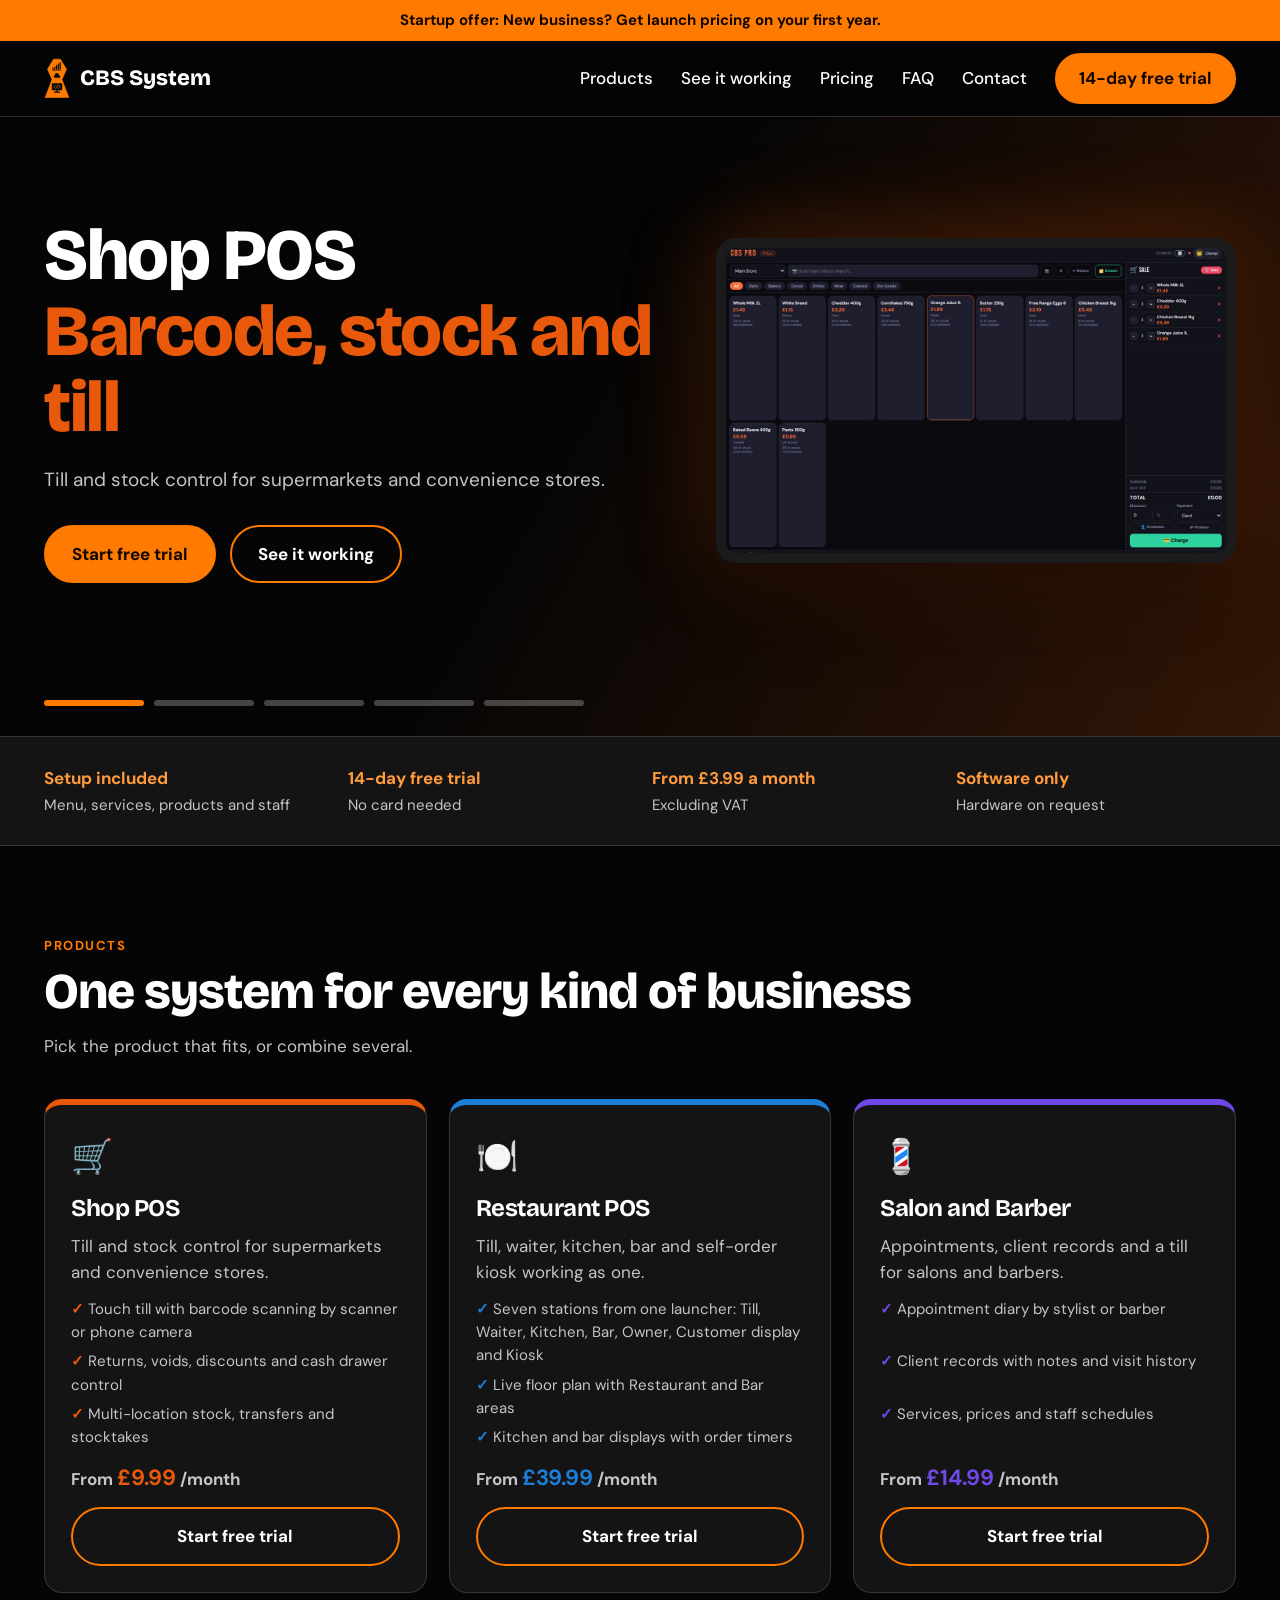
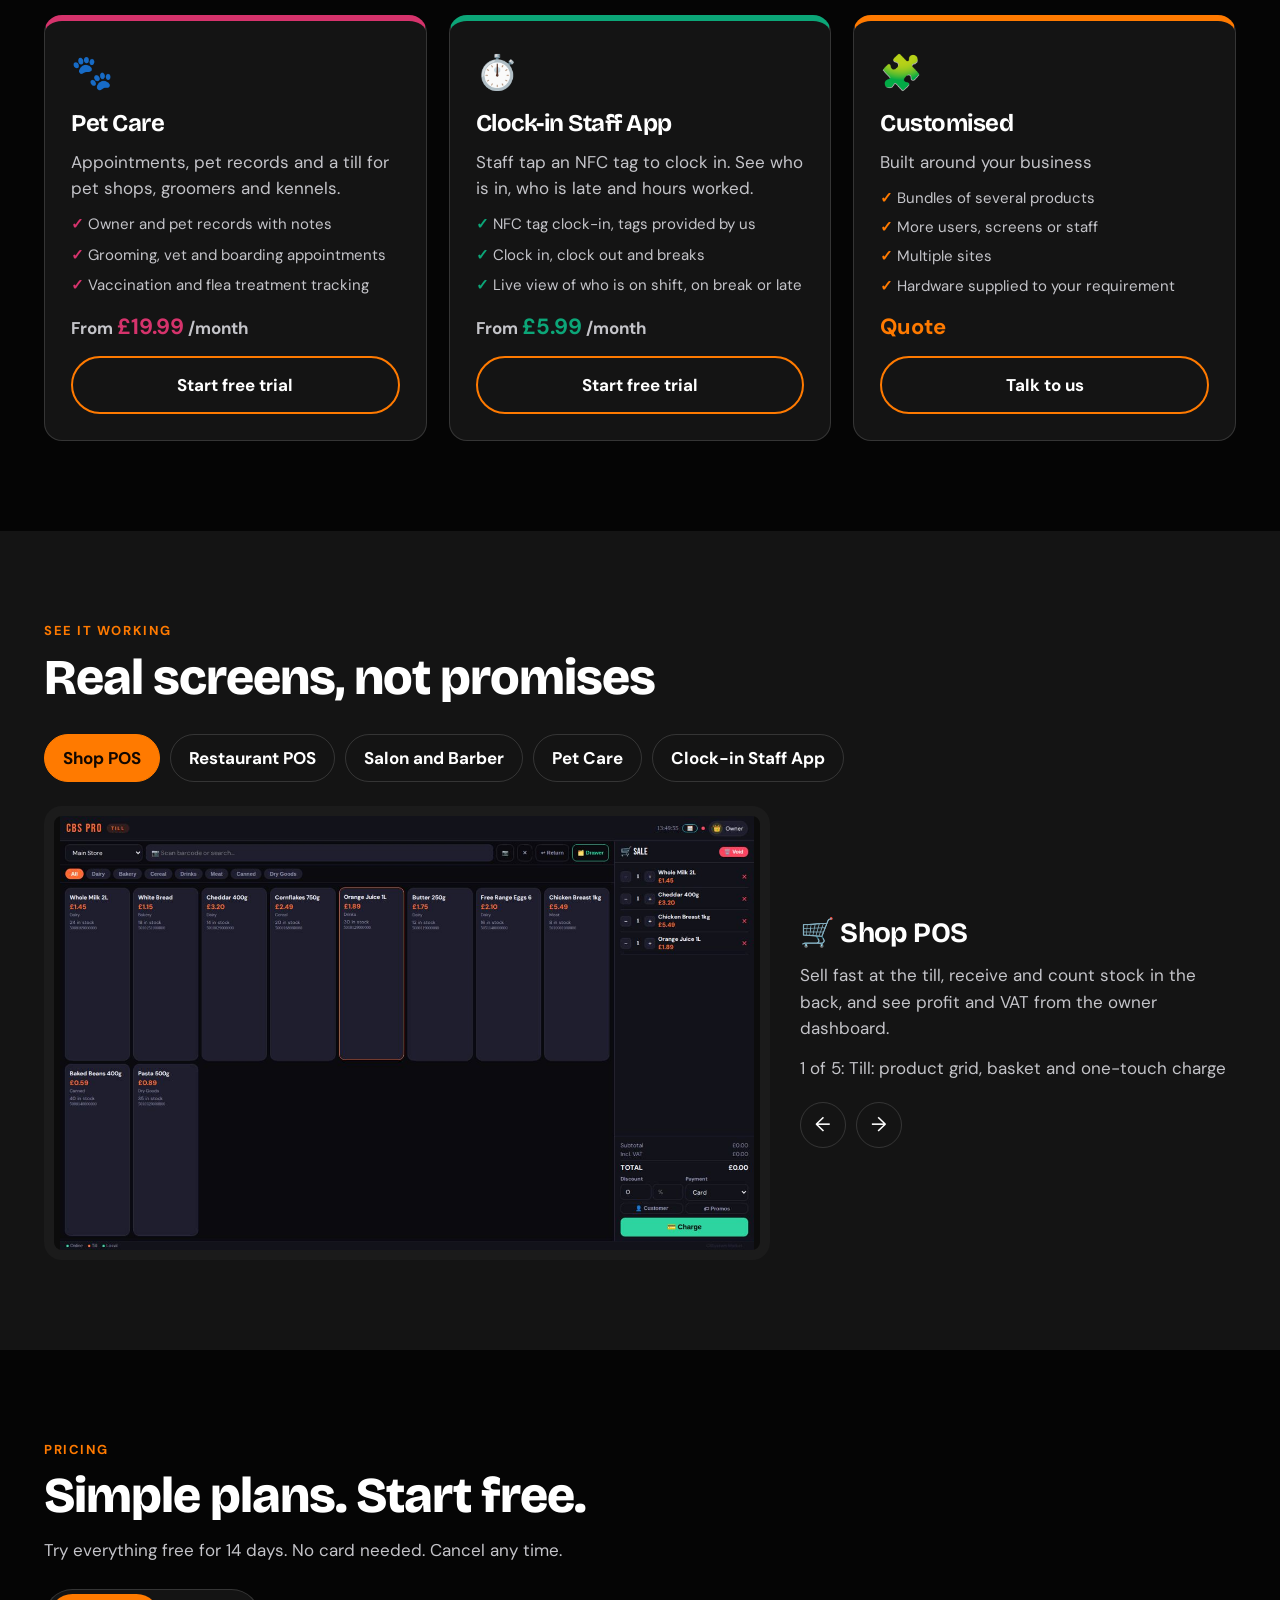
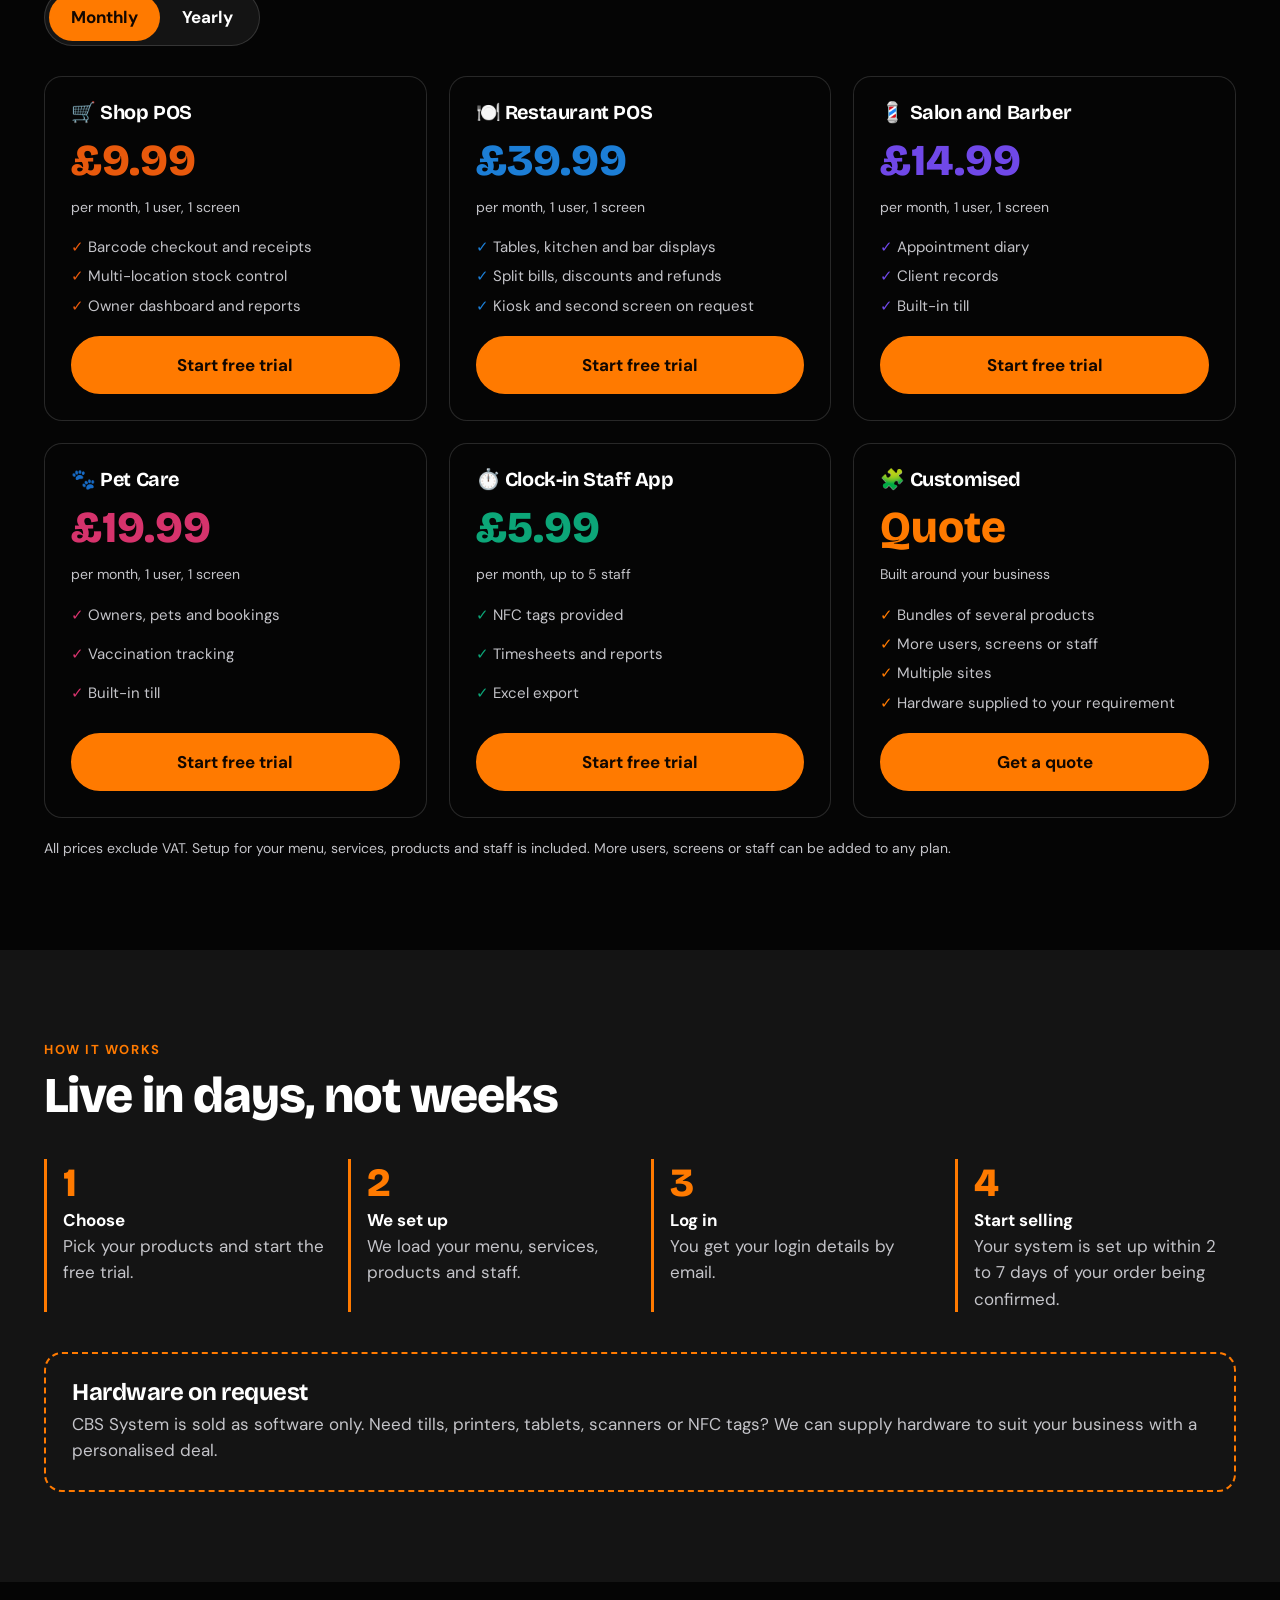
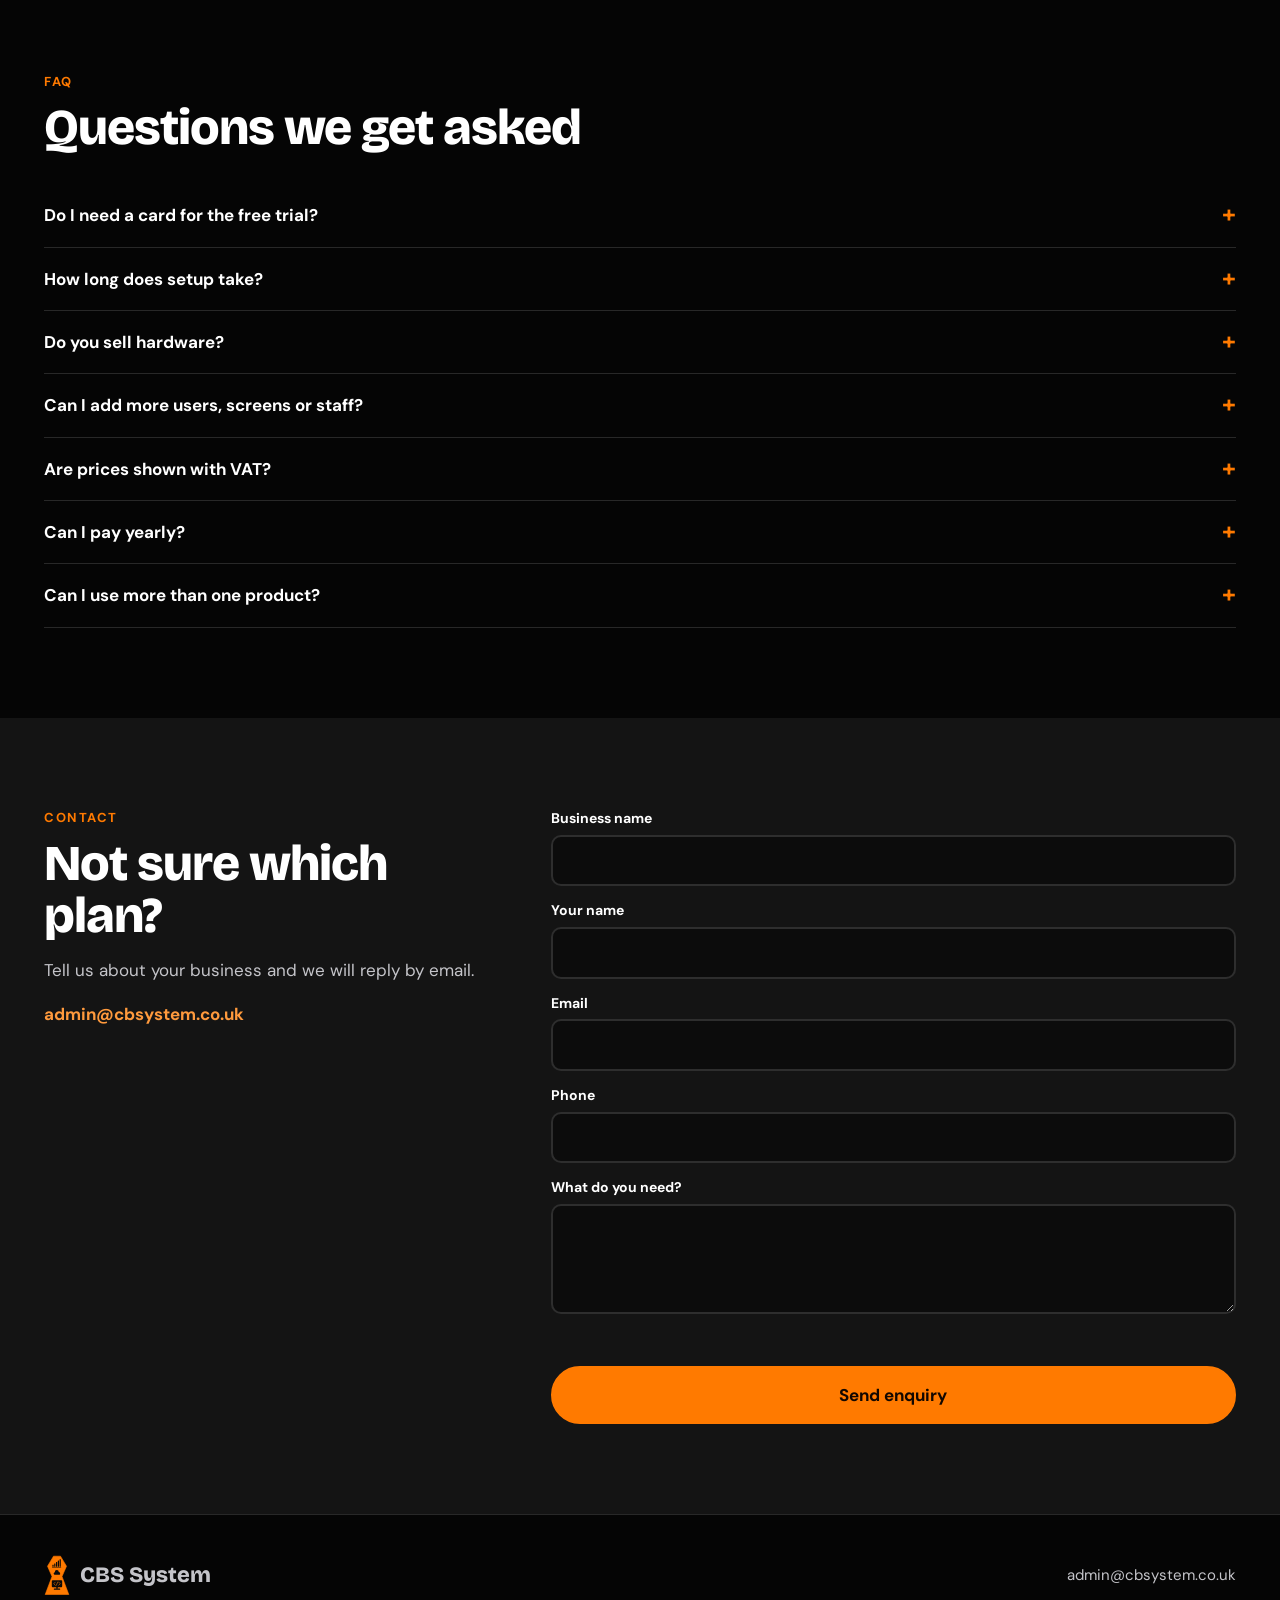
==== commit 99cf6a17: "Fix SITE variable initialization in index.html" ====
--- a/index.html
+++ b/index.html
@@ -103,7 +103,7 @@
 <script src="site-config.js"></script>
 <script>
 (function(){
-var S=window.SITE,app=document.getElementById('app');
+var S=(typeof SITE!=='undefined')?SITE:null,app=document.getElementById('app');
 if(!S){app.innerHTML='<div class="cs"><p>Sorry, the site could not load. Please refresh, or email admin@cbsystem.co.uk</p></div>';return}
 var C=S.currency||'£',P=S.products.filter(function(p){return !p.hidden}),mode='m';
 function e(v){return String(v==null?'':v).replace(/[&<>"]/g,function(c){return{'&':'&amp;','<':'&lt;','>':'&gt;','"':'&quot;'}[c]})}
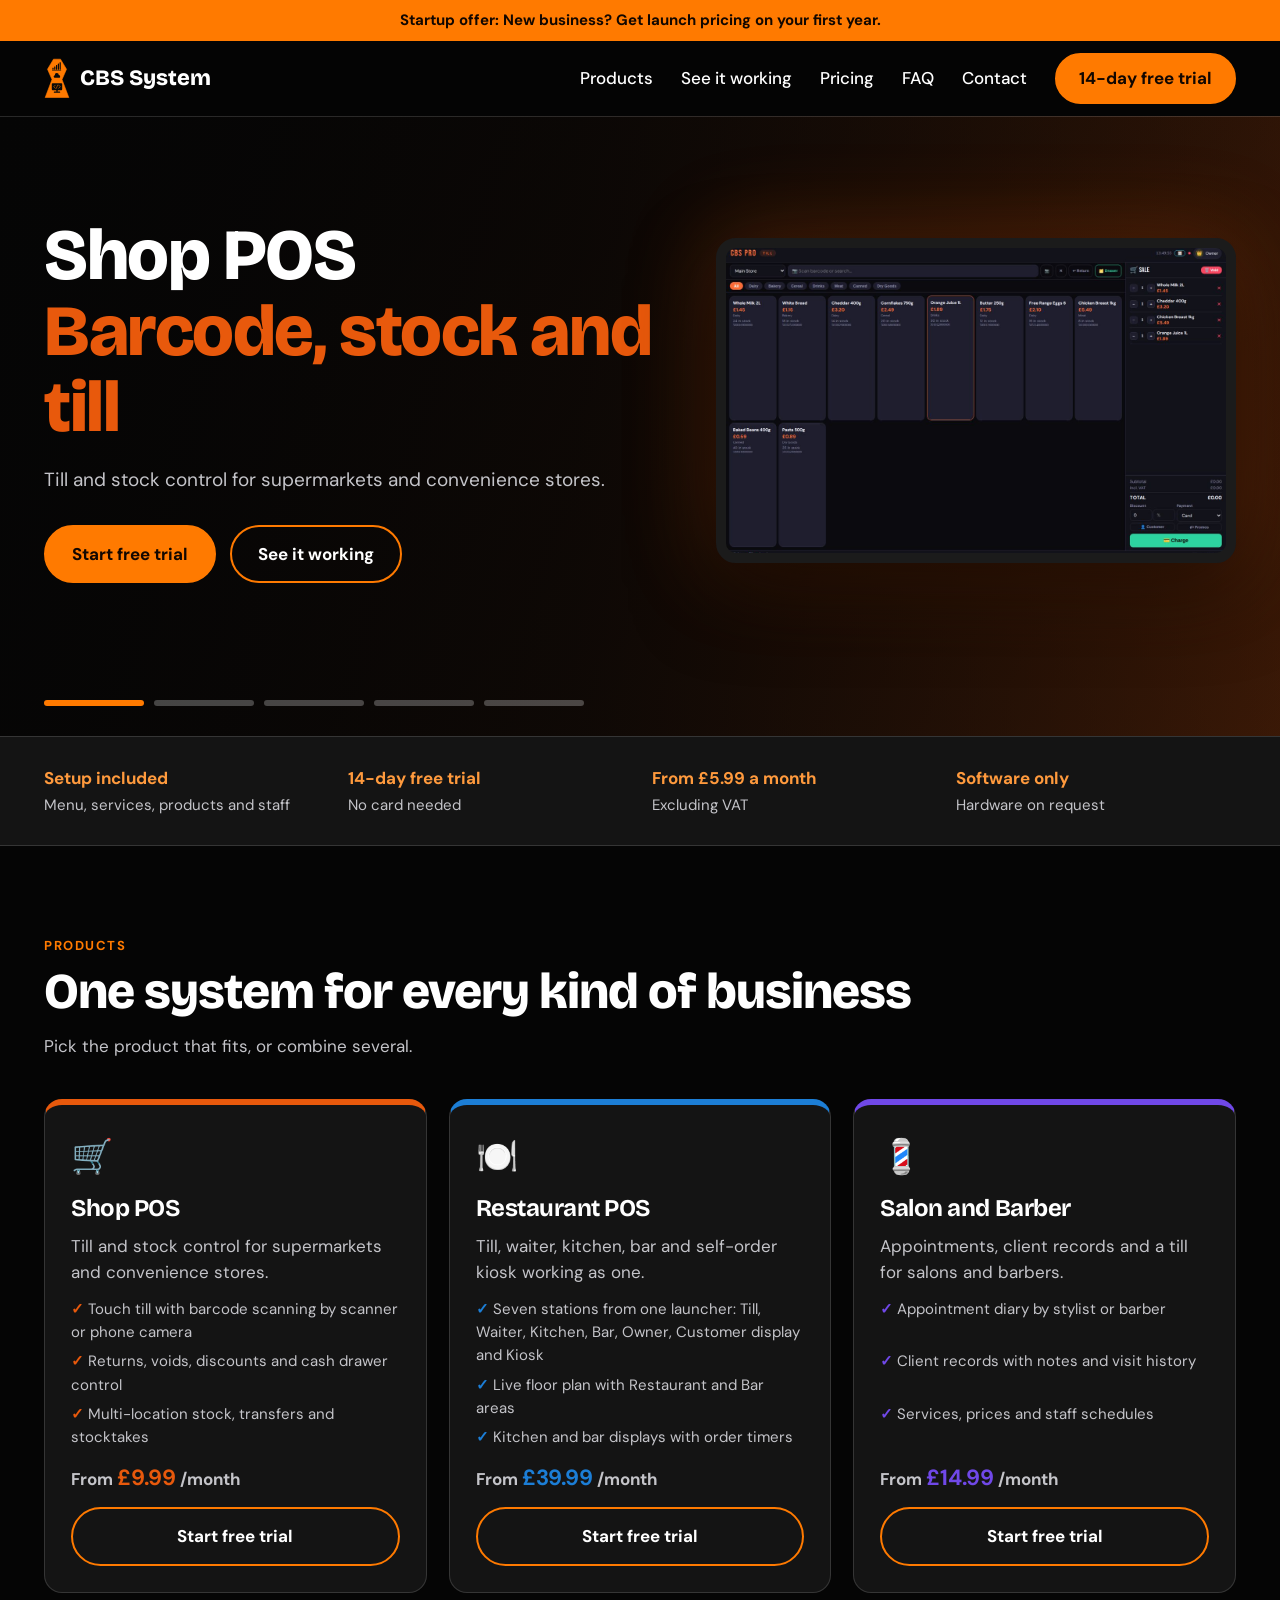
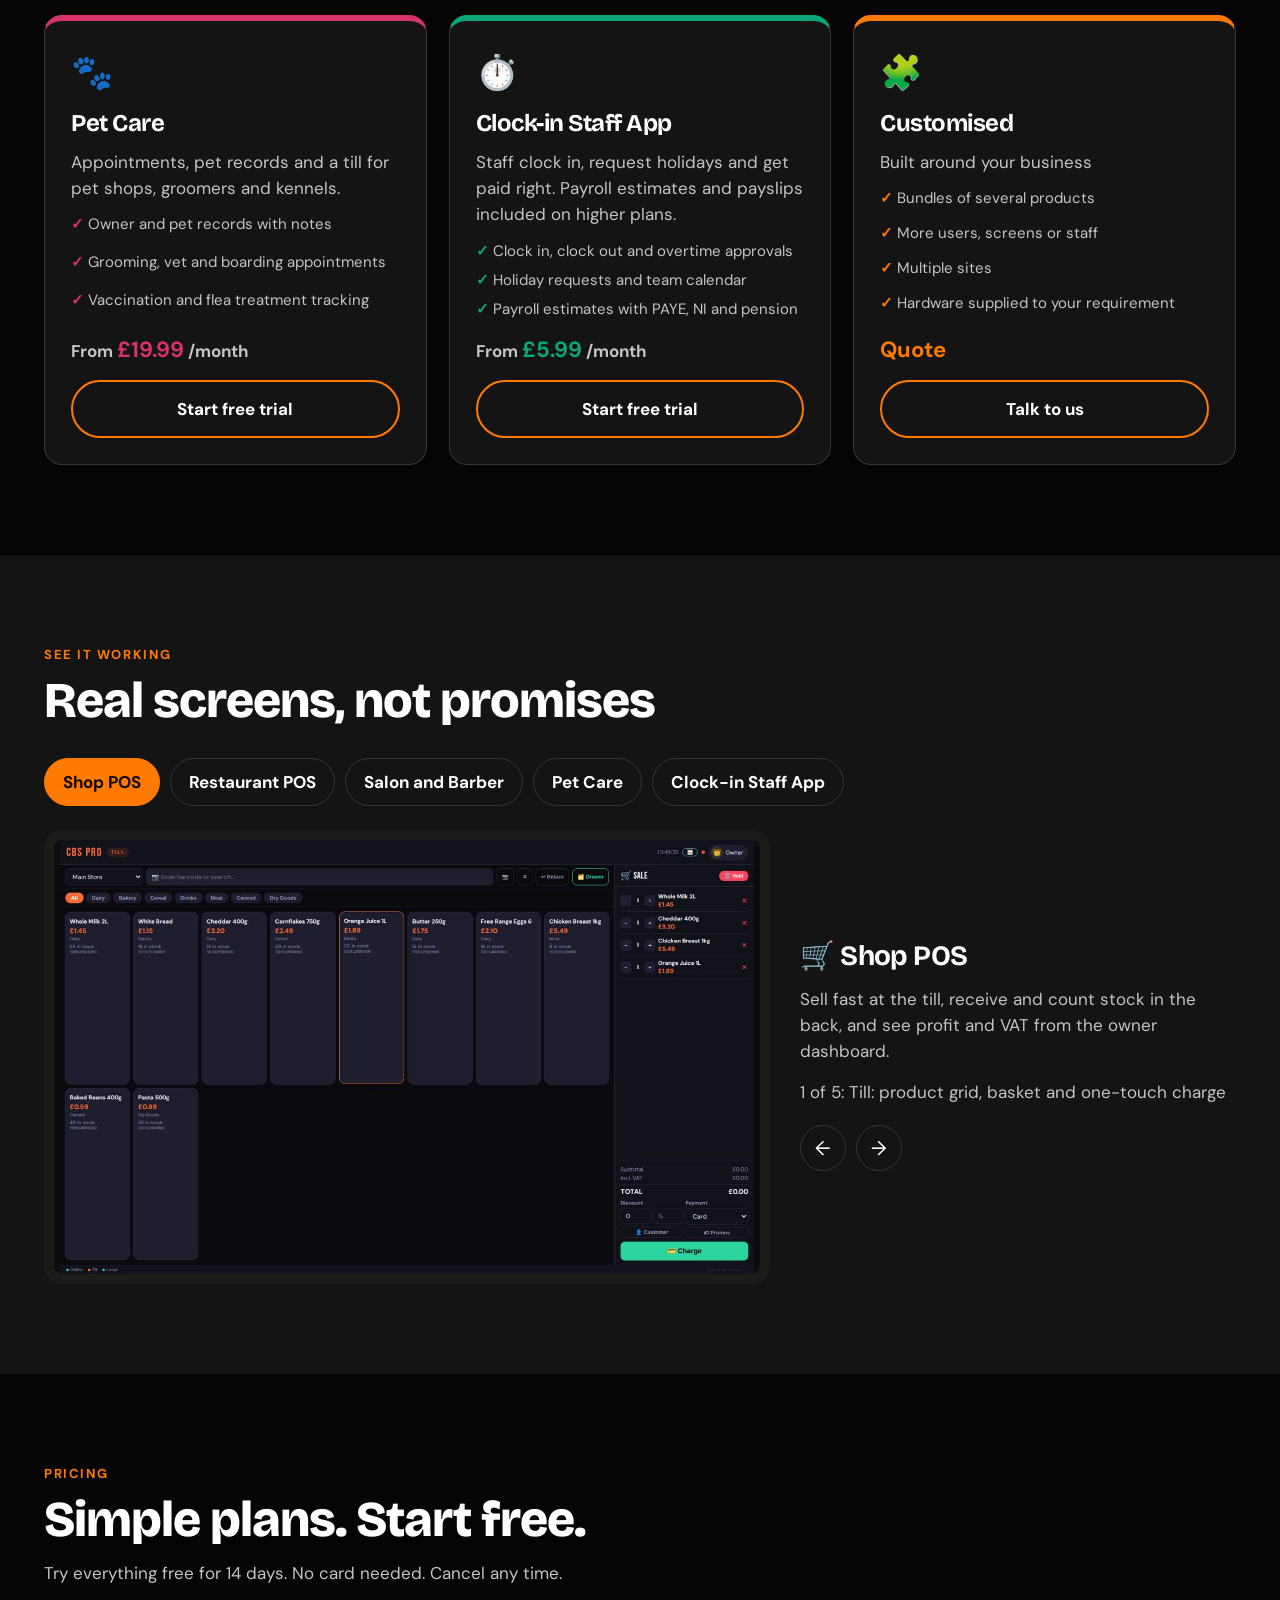
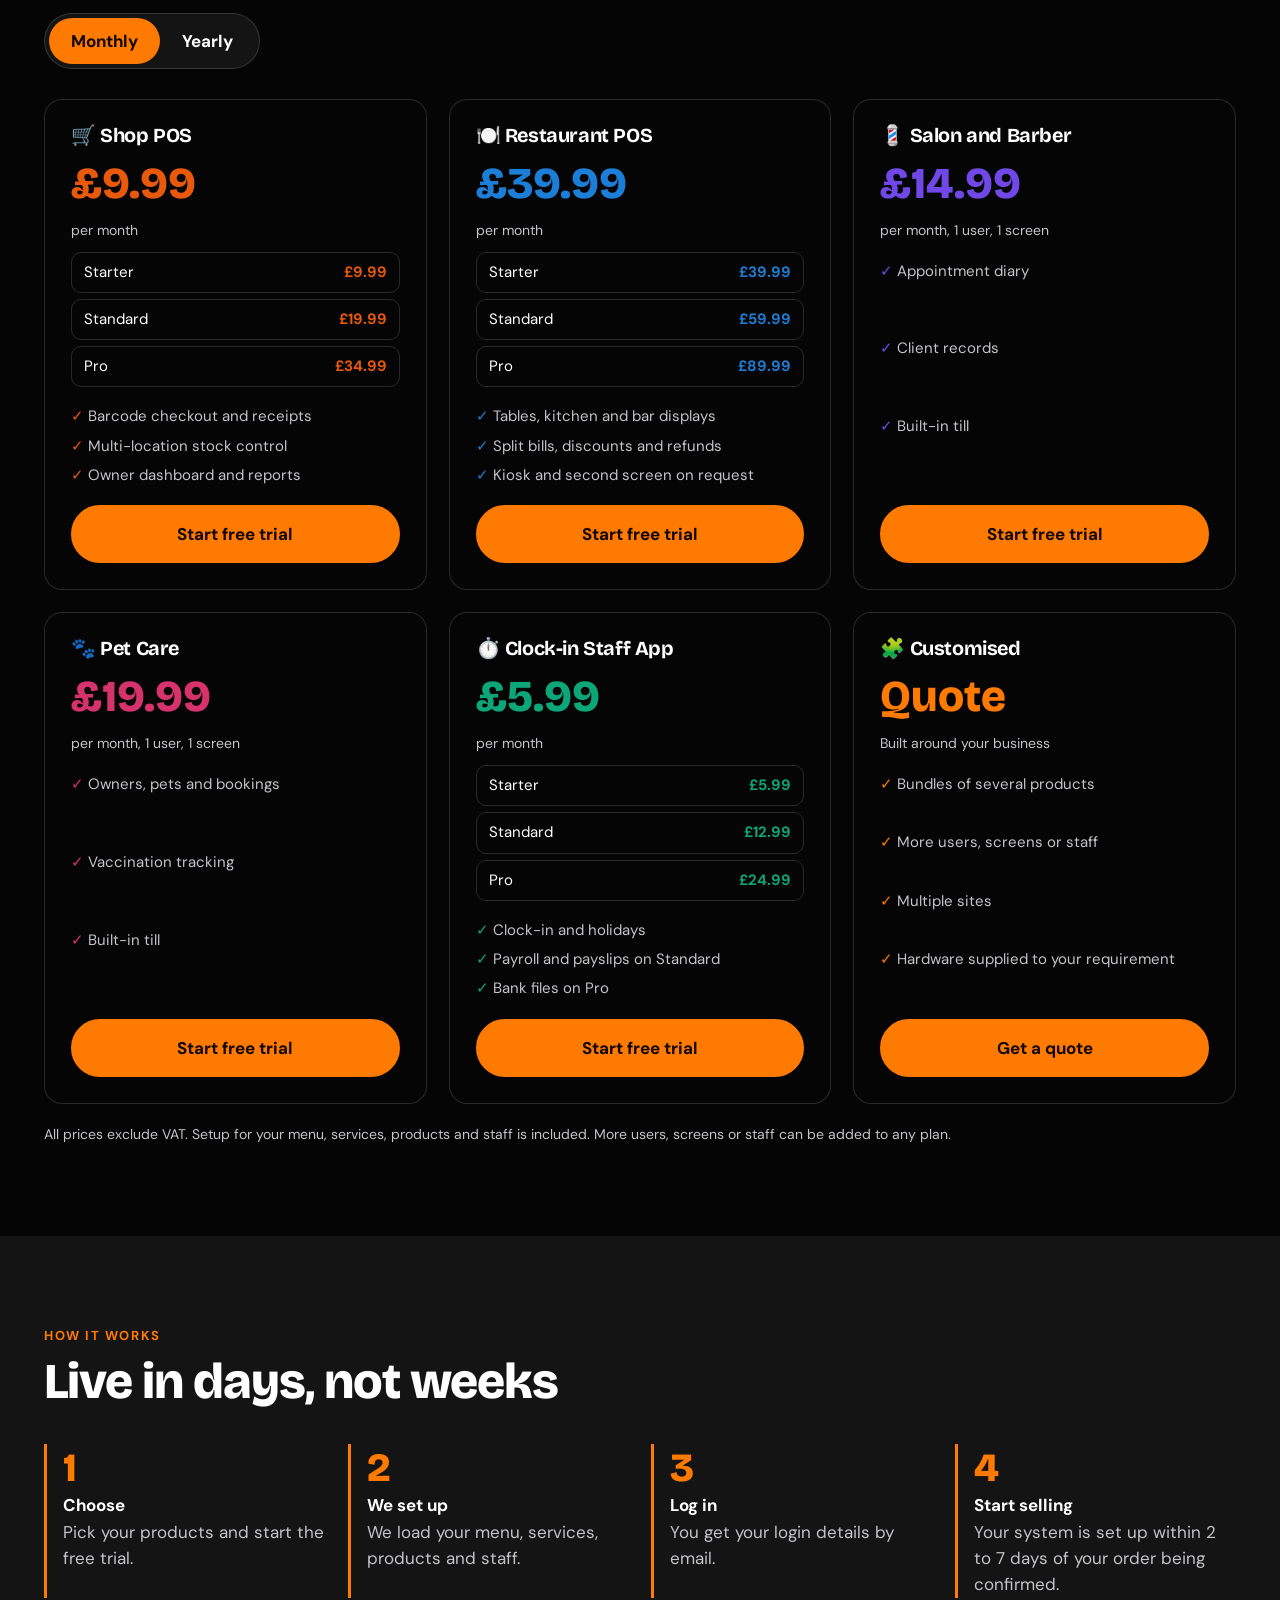
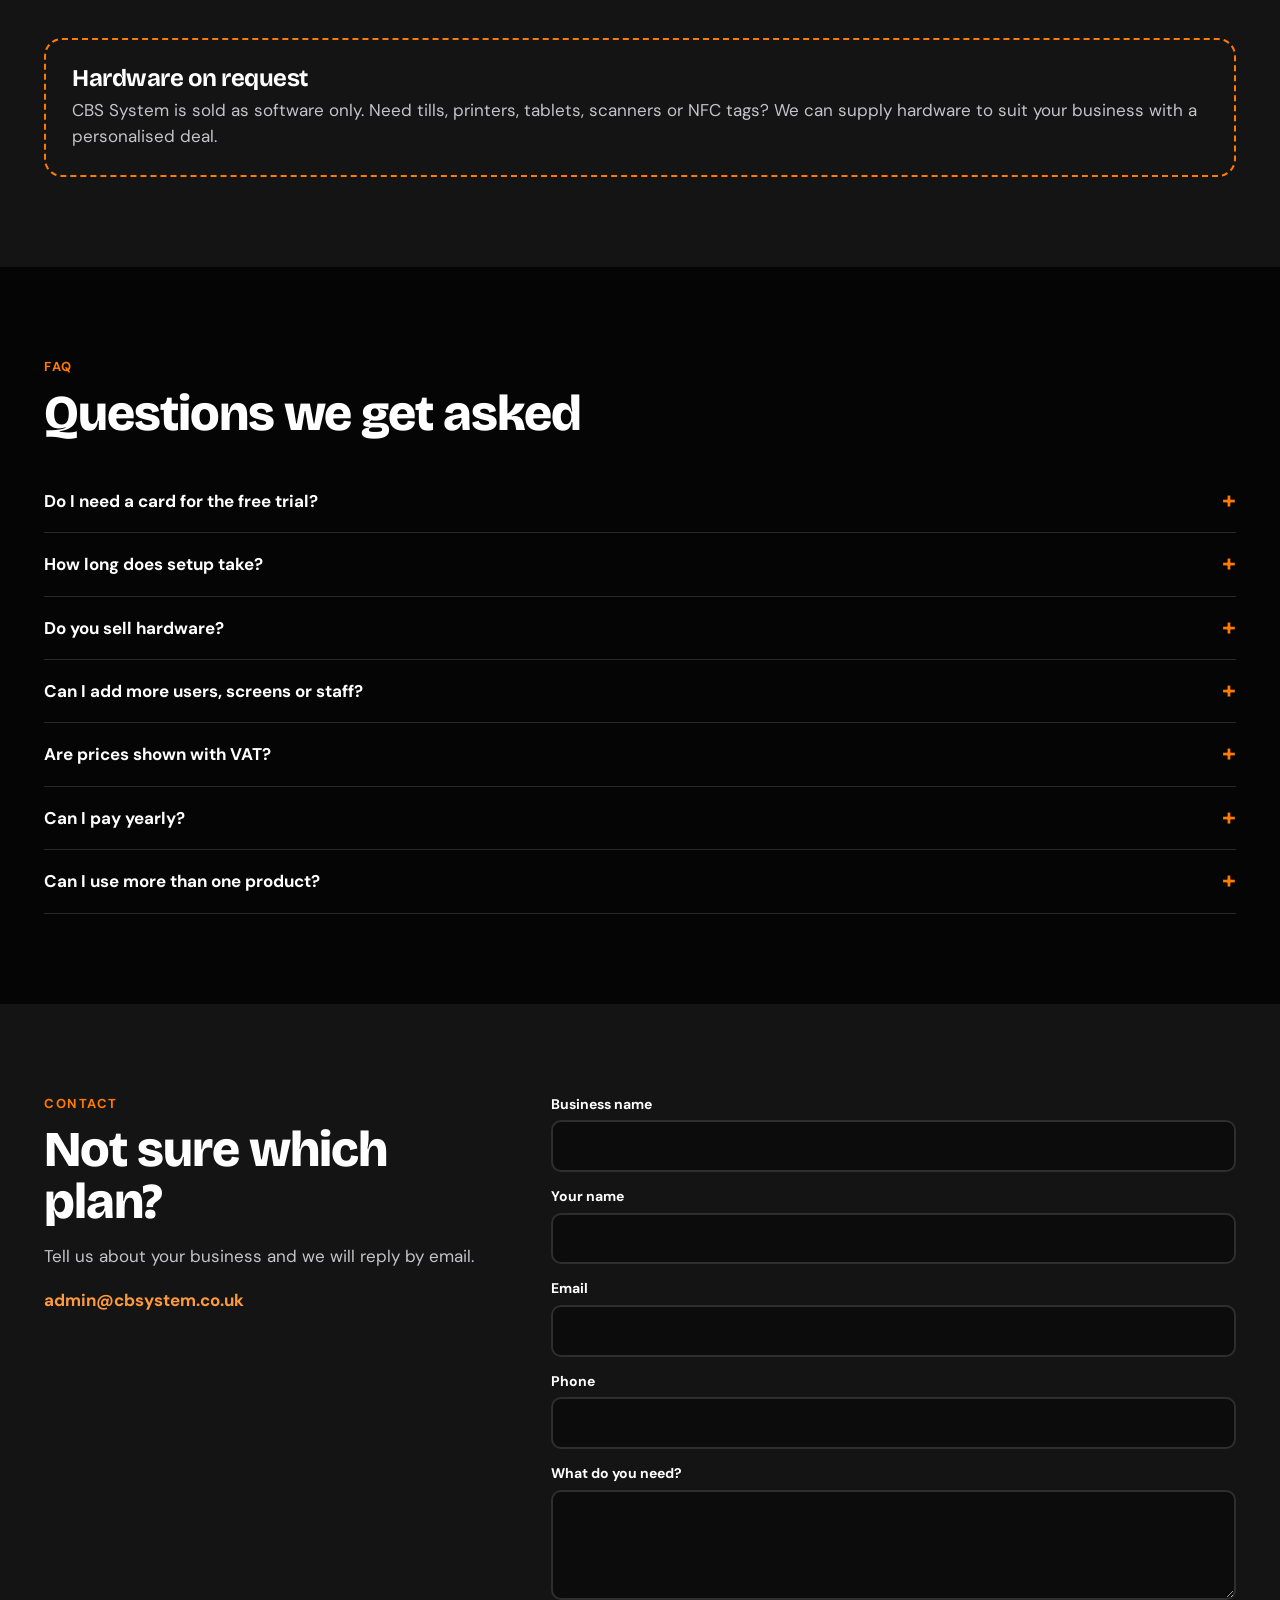
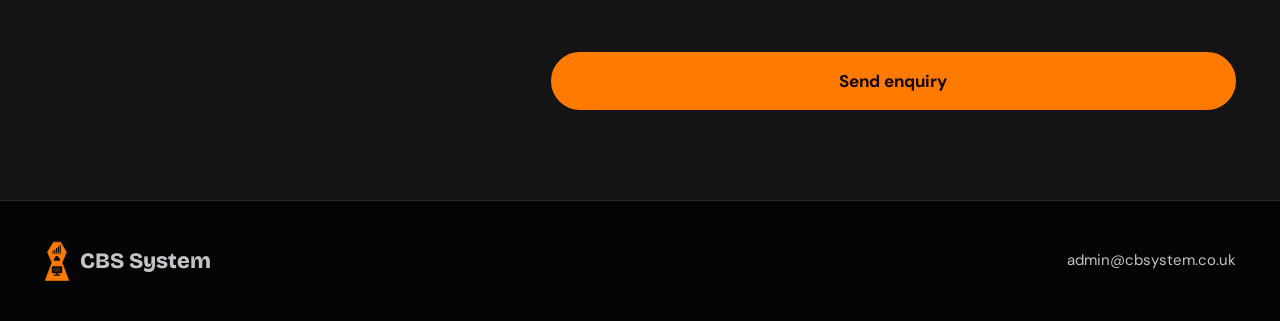
==== commit 294e5baf: "Add files via upload" ====
--- a/index.html
+++ b/index.html
@@ -73,6 +73,7 @@
 .pc{border:1px solid var(--line);border-radius:18px;padding:26px;background:var(--black);display:flex;flex-direction:column;gap:10px}
 .pc .pv{font:800 44px var(--head);color:var(--c)}.pc .un{color:var(--mute);font-size:14px}
 .pc ul{list-style:none;display:grid;gap:6px;flex:1;margin:8px 0;color:var(--mute);font-size:15px}.pc li::before{content:"✓ ";color:var(--c)}
+.pls{display:grid;gap:6px}.pls a{display:flex;justify-content:space-between;border:1px solid var(--line);border-radius:10px;padding:8px 12px;font-size:15px}.pls a:hover{border-color:var(--c)}.pls b{color:var(--c)}
 .note{color:var(--mute);font-size:14px;margin-top:20px}
 /* steps / hardware */
 .steps{display:grid;grid-template-columns:repeat(4,1fr);gap:22px;margin-top:36px;counter-reset:s}
@@ -129,7 +130,7 @@
 h+='<section class="hero" id="hero" aria-label="CBS System products">';
 P.forEach(function(p,i){
  var s=p.slides&&p.slides[0]?p.slides[0][0]:'';
- h+='<article class="sl" style="--c:'+e(p.color)+';--g:'+e(p.color)+'55;background:linear-gradient(120deg,#050505 0%,#050505 45%,'+e(p.color)+'33 100%)"><div class="w in"><div><h1>'+e(p.name)+'<span>'+e(p.short)+'</span></h1><p>'+e(p.tagline)+'</p><div class="cta"><a class="btn btn-p" href="checkout.html?p='+e(p.id)+'">'+e(p.cta||'Start free trial')+'</a><a class="btn btn-g" href="#demo" data-demo="'+i+'">See it working</a></div></div>'+(s?'<div class="shot" role="img" aria-label="'+e(p.name)+' screen" style="background-image:url(\''+e(s)+'\')"></div>':'')+'</div></article>';
+ h+='<article class="sl" style="--c:'+e(p.color)+';--g:'+e(p.color)+'55;background:linear-gradient(90deg,rgba(5,5,5,.95) 0%,rgba(5,5,5,.78) 45%,rgba(5,5,5,.3) 100%)'+(p.photo?',url(\''+e(p.photo)+'\') center/cover':'')+',linear-gradient(120deg,#050505 0%,'+e(p.color)+'55 100%)"><div class="w in"><div><h1>'+e(p.name)+'<span>'+e(p.short)+'</span></h1><p>'+e(p.tagline)+'</p><div class="cta"><a class="btn btn-p" href="checkout.html?p='+e(p.id)+'">'+e(p.cta||'Start free trial')+'</a><a class="btn btn-g" href="#demo" data-demo="'+i+'">See it working</a></div></div>'+(s?'<div class="shot" role="img" aria-label="'+e(p.name)+' screen" style="background-image:url(\''+e(s)+'\')"></div>':'')+'</div></article>';
 });
 h+='<div class="w dots" id="dots" role="tablist" aria-label="Choose a slide"></div></section>';
 
@@ -193,7 +194,7 @@
  $('bm').setAttribute('aria-pressed',mode==='m');$('by').setAttribute('aria-pressed',mode==='y');$('yn').hidden=mode!=='y';
  $('pr').innerHTML=P.map(function(p){
   var ok=mode==='m'||(p.yearly!==''&&p.yearly!=null),v=mode==='m'?p.monthly:p.yearly,u=mode==='m'?p.monthlyUnit:p.yearlyUnit;
-  return'<article class="pc" style="--c:'+e(p.color)+'"><h3>'+e(p.icon)+' '+e(p.name)+'</h3><div class="pv">'+(ok?money(v):'-')+'</div><div class="un">'+e(ok?u:'Monthly only')+'</div><ul>'+(p.planFeatures||[]).map(function(f){return'<li>'+e(f)+'</li>'}).join('')+'</ul><a class="btn btn-p" href="checkout.html?p='+e(p.id)+'&t='+(ok?mode:'m')+'">'+e(p.cta||'Start free trial')+'</a></article>'}).join('')
+  return'<article class="pc" style="--c:'+e(p.color)+'"><h3>'+e(p.icon)+' '+e(p.name)+'</h3><div class="pv">'+(ok?money(v):'-')+'</div><div class="un">'+e(ok?u:'Monthly only')+'</div>'+(p.plans&&p.plans.length>1?'<div class="pls">'+p.plans.map(function(l){var lv=mode==='m'?l.monthly:l.yearly,lo=lv!==''&&lv!=null;return lo?'<a href="checkout.html?p='+e(p.id)+'&plan='+e(l.id)+'&t='+mode+'"><span>'+e(l.name)+'</span><b>'+money(lv)+'</b></a>':''}).join('')+'</div>':'')+'<ul>'+(p.planFeatures||[]).map(function(f){return'<li>'+e(f)+'</li>'}).join('')+'</ul><a class="btn btn-p" href="checkout.html?p='+e(p.id)+'&t='+(ok?mode:'m')+'">'+e(p.cta||'Start free trial')+'</a></article>'}).join('')
   +'<article class="pc" style="--c:#ff7a00"><h3>🧩 '+e(X.title)+'</h3><div class="pv">'+e(X.price)+'</div><div class="un">'+e(X.unit)+'</div><ul>'+(X.bullets||[]).map(function(f){return'<li>'+e(f)+'</li>'}).join('')+'</ul><a class="btn btn-p" href="#contact">Get a quote</a></article>'}
 $('bm').onclick=function(){mode='m';pricing()};$('by').onclick=function(){mode='y';pricing()};pricing();
 
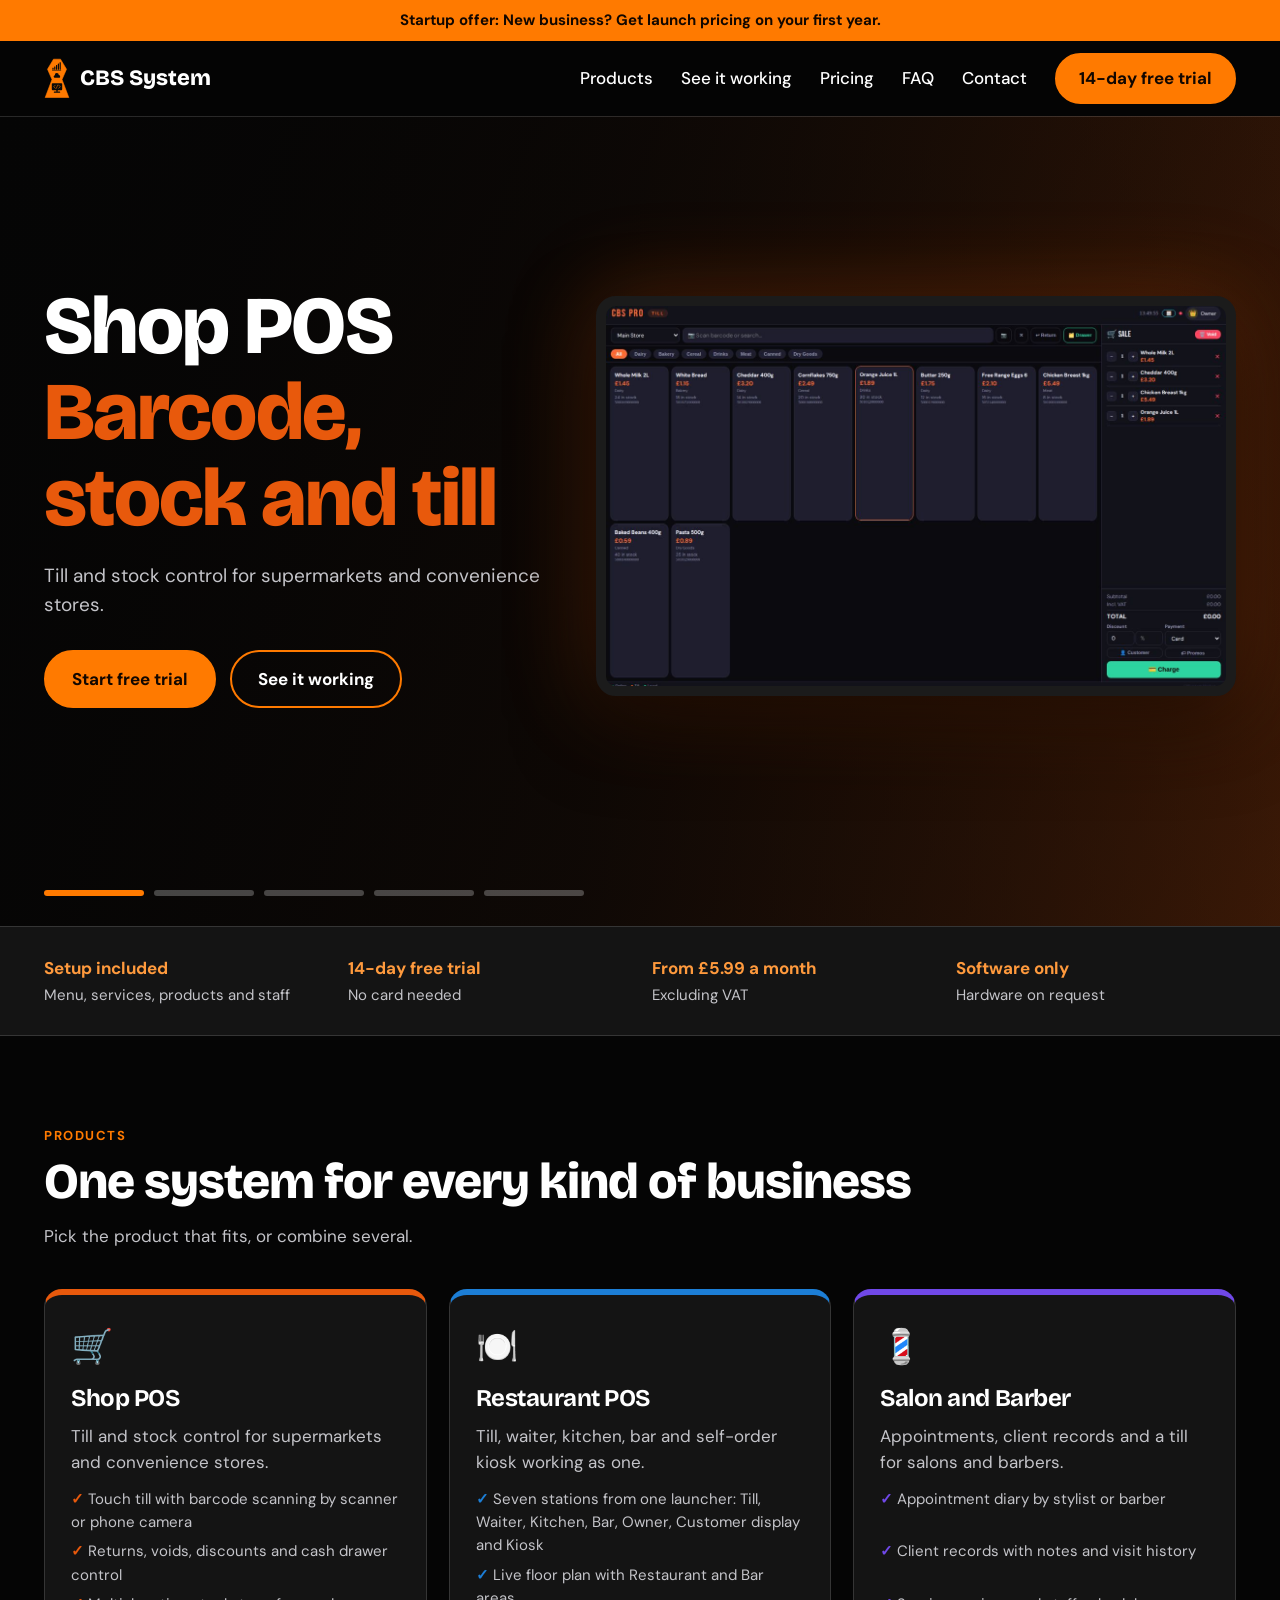
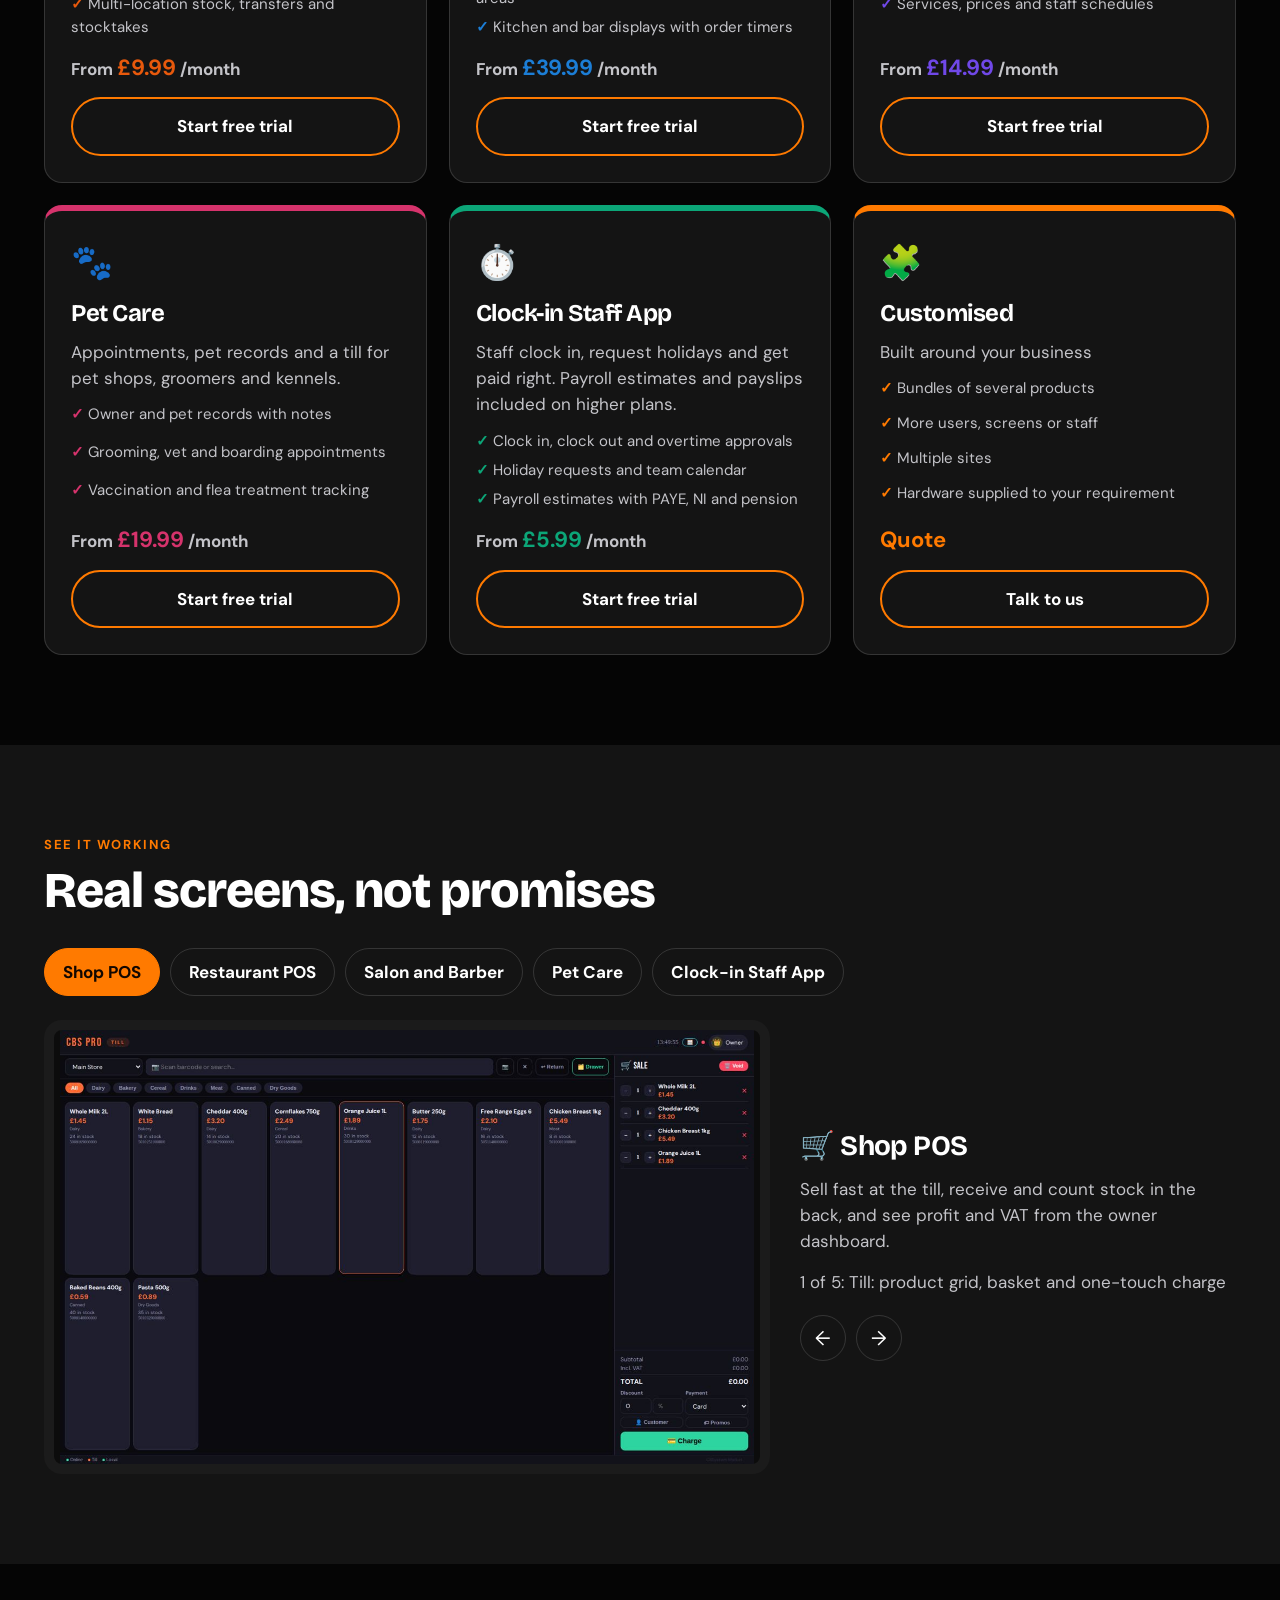
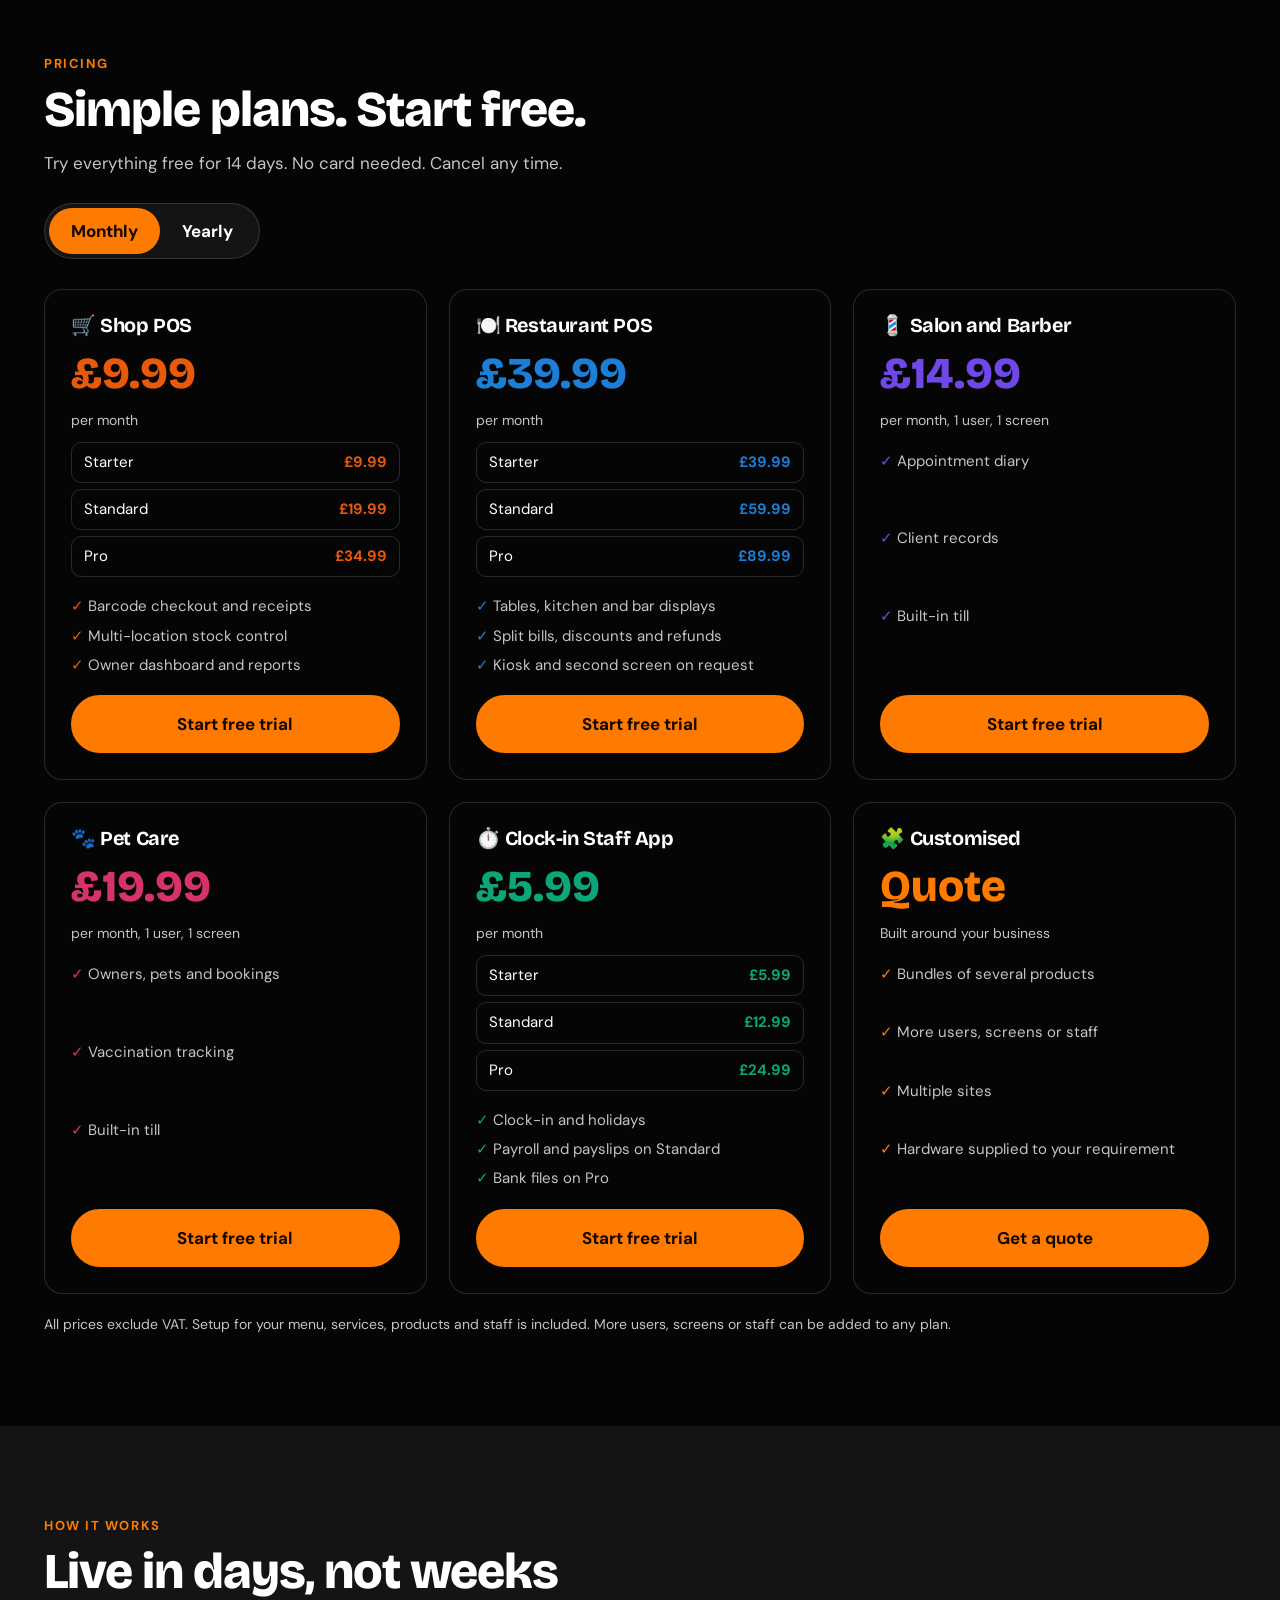
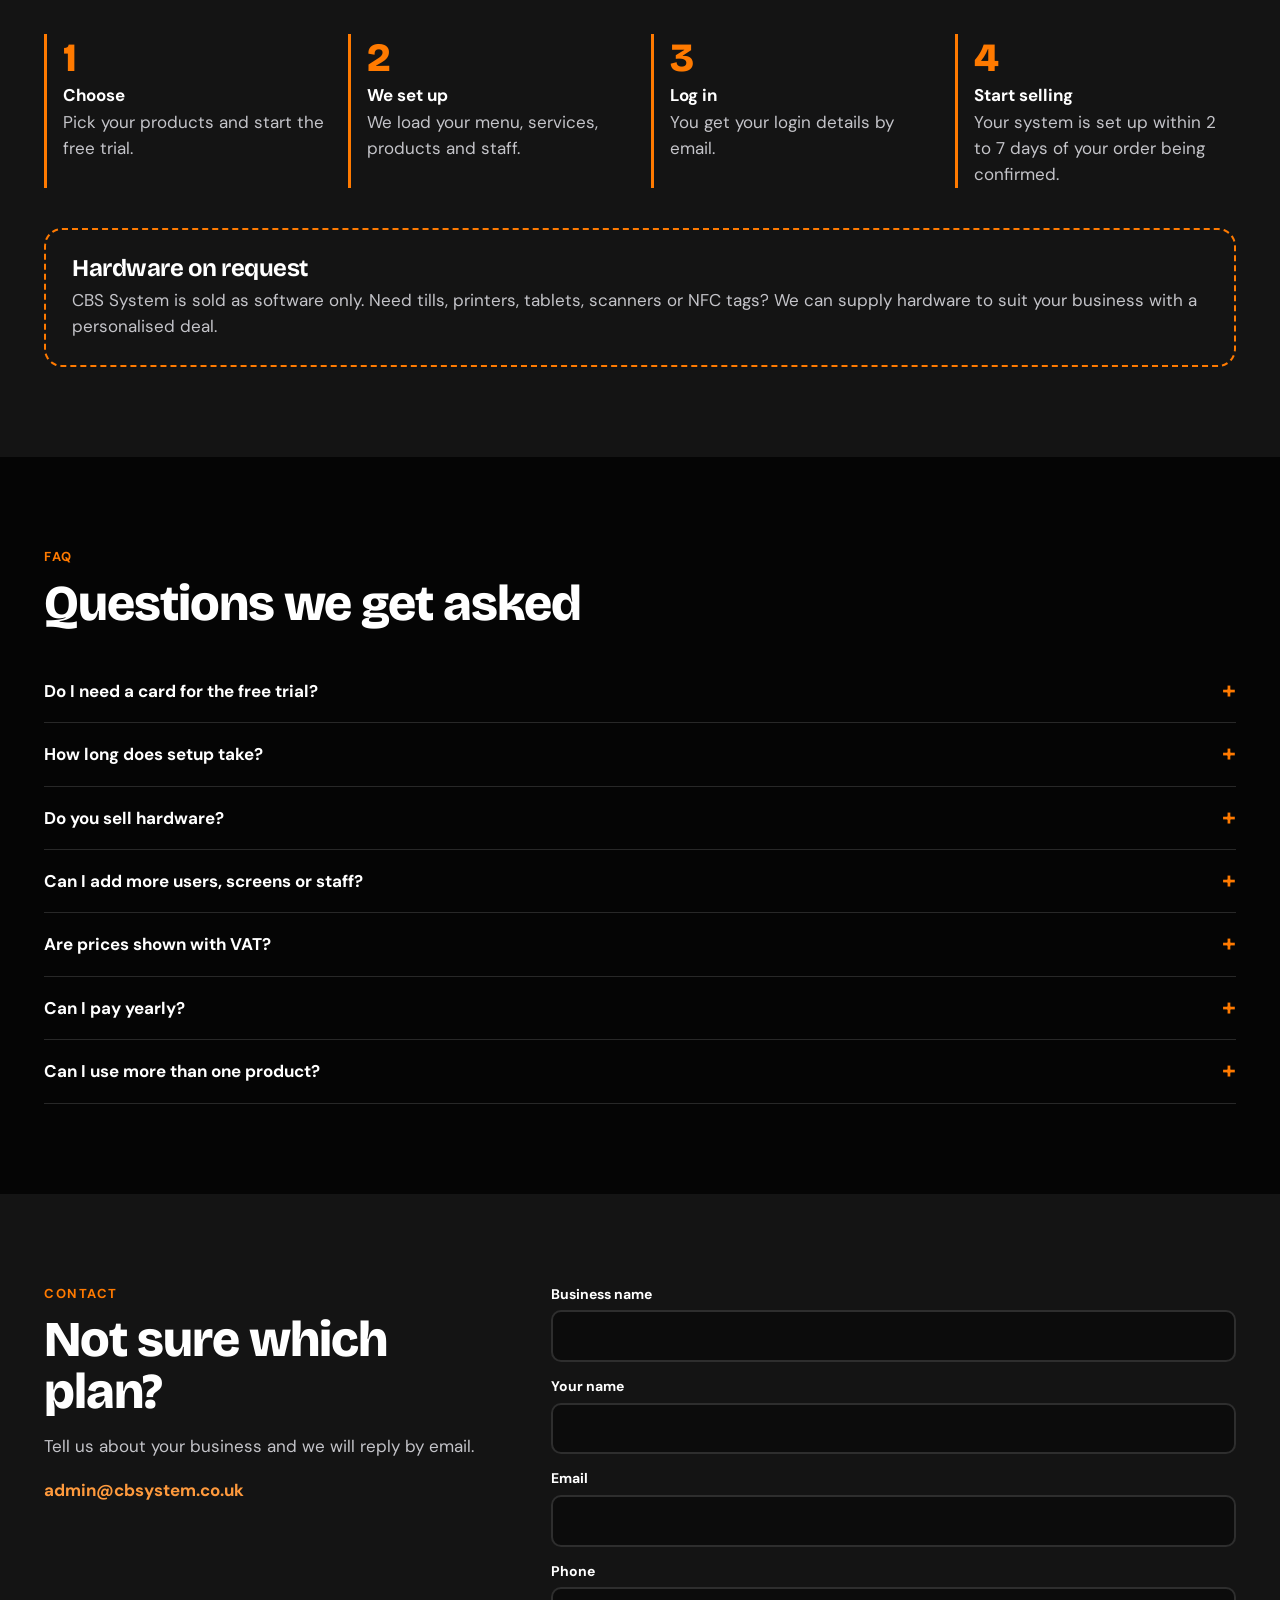
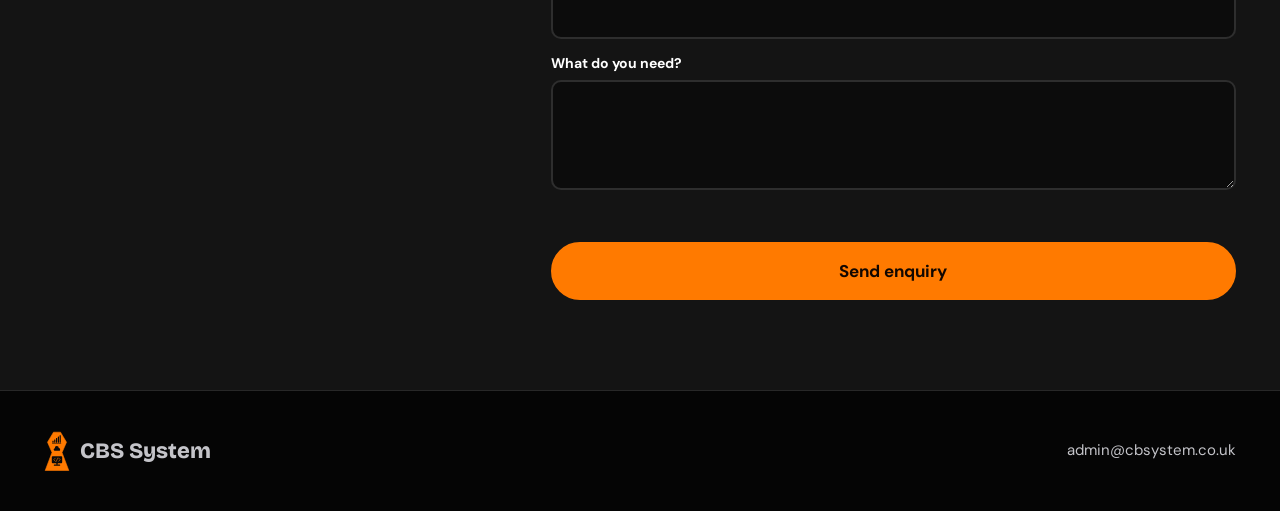
==== commit 2814f15e: "Update index.html" ====
--- a/index.html
+++ b/index.html
@@ -36,14 +36,14 @@
 .nav .btn{padding:10px 22px}
 .mt{display:none;margin-left:auto;width:44px;height:44px;border-radius:10px;border:1px solid var(--line);font-size:22px}
 /* hero */
-.hero{position:relative;overflow:hidden;min-height:620px}
+.hero{position:relative;overflow:hidden;min-height:max(700px,90vh)}
 .sl{position:absolute;inset:0;opacity:0;visibility:hidden;transition:opacity .7s,visibility .7s}
 .sl.on{opacity:1;visibility:visible}
-.sl .in{display:flex;align-items:center;justify-content:space-between;gap:40px;min-height:620px;padding-top:60px;padding-bottom:110px}
-.sl h1{font-size:clamp(38px,6vw,72px);font-weight:800}.sl h1 span{display:block;color:var(--c)}
+.sl .in{display:flex;align-items:center;justify-content:space-between;gap:40px;min-height:max(700px,90vh);padding-top:60px;padding-bottom:110px}
+.sl h1{font-size:clamp(40px,6.4vw,84px);font-weight:800}.sl h1 span{display:block;color:var(--c)}
 .sl p{margin:20px 0 30px;color:var(--mute);font-size:19px;max-width:46ch}
 .cta{display:flex;flex-wrap:wrap;gap:14px}
-.shot{flex:0 0 auto;width:min(44vw,520px);aspect-ratio:16/10;border-radius:20px;border:10px solid #1b1b1b;background:#0c0c0c center/cover no-repeat;box-shadow:0 30px 80px rgba(0,0,0,.6),0 0 90px var(--g)}
+.shot{flex:0 0 auto;width:min(50vw,680px);aspect-ratio:16/10;border-radius:20px;border:10px solid #1b1b1b;background:#0c0c0c center/cover no-repeat;box-shadow:0 30px 80px rgba(0,0,0,.6),0 0 90px var(--g)}
 .dots{position:absolute;left:0;right:0;bottom:30px;display:flex;gap:10px}
 .dot{height:6px;flex:1;max-width:100px;border-radius:6px;background:rgba(255,255,255,.25);position:relative}
 .dot::before{content:"";position:absolute;inset:-14px 0}.dot.on{background:var(--orange)}
@@ -128,9 +128,9 @@
 
 /* hero */
 h+='<section class="hero" id="hero" aria-label="CBS System products">';
-P.forEach(function(p,i){
- var s=p.slides&&p.slides[0]?p.slides[0][0]:'';
- h+='<article class="sl" style="--c:'+e(p.color)+';--g:'+e(p.color)+'55;background:linear-gradient(90deg,rgba(5,5,5,.95) 0%,rgba(5,5,5,.78) 45%,rgba(5,5,5,.3) 100%)'+(p.photo?',url(\''+e(p.photo)+'\') center/cover':'')+',linear-gradient(120deg,#050505 0%,'+e(p.color)+'55 100%)"><div class="w in"><div><h1>'+e(p.name)+'<span>'+e(p.short)+'</span></h1><p>'+e(p.tagline)+'</p><div class="cta"><a class="btn btn-p" href="checkout.html?p='+e(p.id)+'">'+e(p.cta||'Start free trial')+'</a><a class="btn btn-g" href="#demo" data-demo="'+i+'">See it working</a></div></div>'+(s?'<div class="shot" role="img" aria-label="'+e(p.name)+' screen" style="background-image:url(\''+e(s)+'\')"></div>':'')+'</div></article>';
+var HS=[];P.forEach(function(p,i){(p.photos&&p.photos.length?p.photos:(p.photo?[p.photo]:[''])).forEach(function(ph){HS.push({p:p,i:i,ph:ph})})});
+HS.forEach(function(x){var p=x.p,i=x.i,s=p.slides&&p.slides[0]?p.slides[0][0]:'';
+ h+='<article class="sl" style="--c:'+e(p.color)+';--g:'+e(p.color)+'55;background:linear-gradient(90deg,rgba(5,5,5,.95) 0%,rgba(5,5,5,.78) 45%,rgba(5,5,5,.3) 100%)'+(x.ph?',url(\''+e(x.ph)+'\') center/cover':'')+',linear-gradient(120deg,#050505 0%,'+e(p.color)+'55 100%)"><div class="w in"><div><h1>'+e(p.name)+'<span>'+e(p.short)+'</span></h1><p>'+e(p.tagline)+'</p><div class="cta"><a class="btn btn-p" href="checkout.html?p='+e(p.id)+'">'+e(p.cta||'Start free trial')+'</a><a class="btn btn-g" href="#demo" data-demo="'+i+'">See it working</a></div></div>'+(s?'<div class="shot" role="img" aria-label="'+e(p.name)+' screen" style="background-image:url(\''+e(s)+'\')"></div>':'')+'</div></article>';
 });
 h+='<div class="w dots" id="dots" role="tablist" aria-label="Choose a slide"></div></section>';
 
@@ -170,11 +170,13 @@
 
 /* hero slider */
 var sl=[].slice.call(document.querySelectorAll('.sl')),dots=$('dots'),cur=0,timer;
-sl.forEach(function(_,i){var d=document.createElement('button');d.className='dot';d.setAttribute('role','tab');d.setAttribute('aria-label','Show '+P[i].name);d.onclick=function(){go(i);start()};dots.appendChild(d)});
+sl.forEach(function(el0,i){var d=document.createElement('button');d.className='dot';d.setAttribute('role','tab');d.setAttribute('aria-label','Show '+HS[i].p.name);d.onclick=function(){go(sl.indexOf(el0));start()};dots.appendChild(d);HS[i].el=el0;HS[i].d=d});
 function go(n){cur=(n+sl.length)%sl.length;sl.forEach(function(s,i){s.classList.toggle('on',i===cur);dots.children[i].classList.toggle('on',i===cur)})}
 function start(){clearInterval(timer);if(!matchMedia('(prefers-reduced-motion:reduce)').matches)timer=setInterval(function(){go(cur+1)},6000)}
 $('hero').onmouseenter=function(){clearInterval(timer)};$('hero').onmouseleave=start;
 go(0);start();
+/* skip extra photos that are not uploaded yet */
+HS.forEach(function(x){if(!x.ph)return;var im=new Image();im.onerror=function(){if(HS.filter(function(y){return y.p===x.p&&!y.dead}).length<2)return;x.dead=1;var n=sl.indexOf(x.el);if(n<0)return;sl.splice(n,1);x.el.remove();x.d.remove();if(cur>=sl.length)cur=0;go(cur);start()};im.src=x.ph});
 
 /* screenshot viewer */
 var vp=0,vi=0;
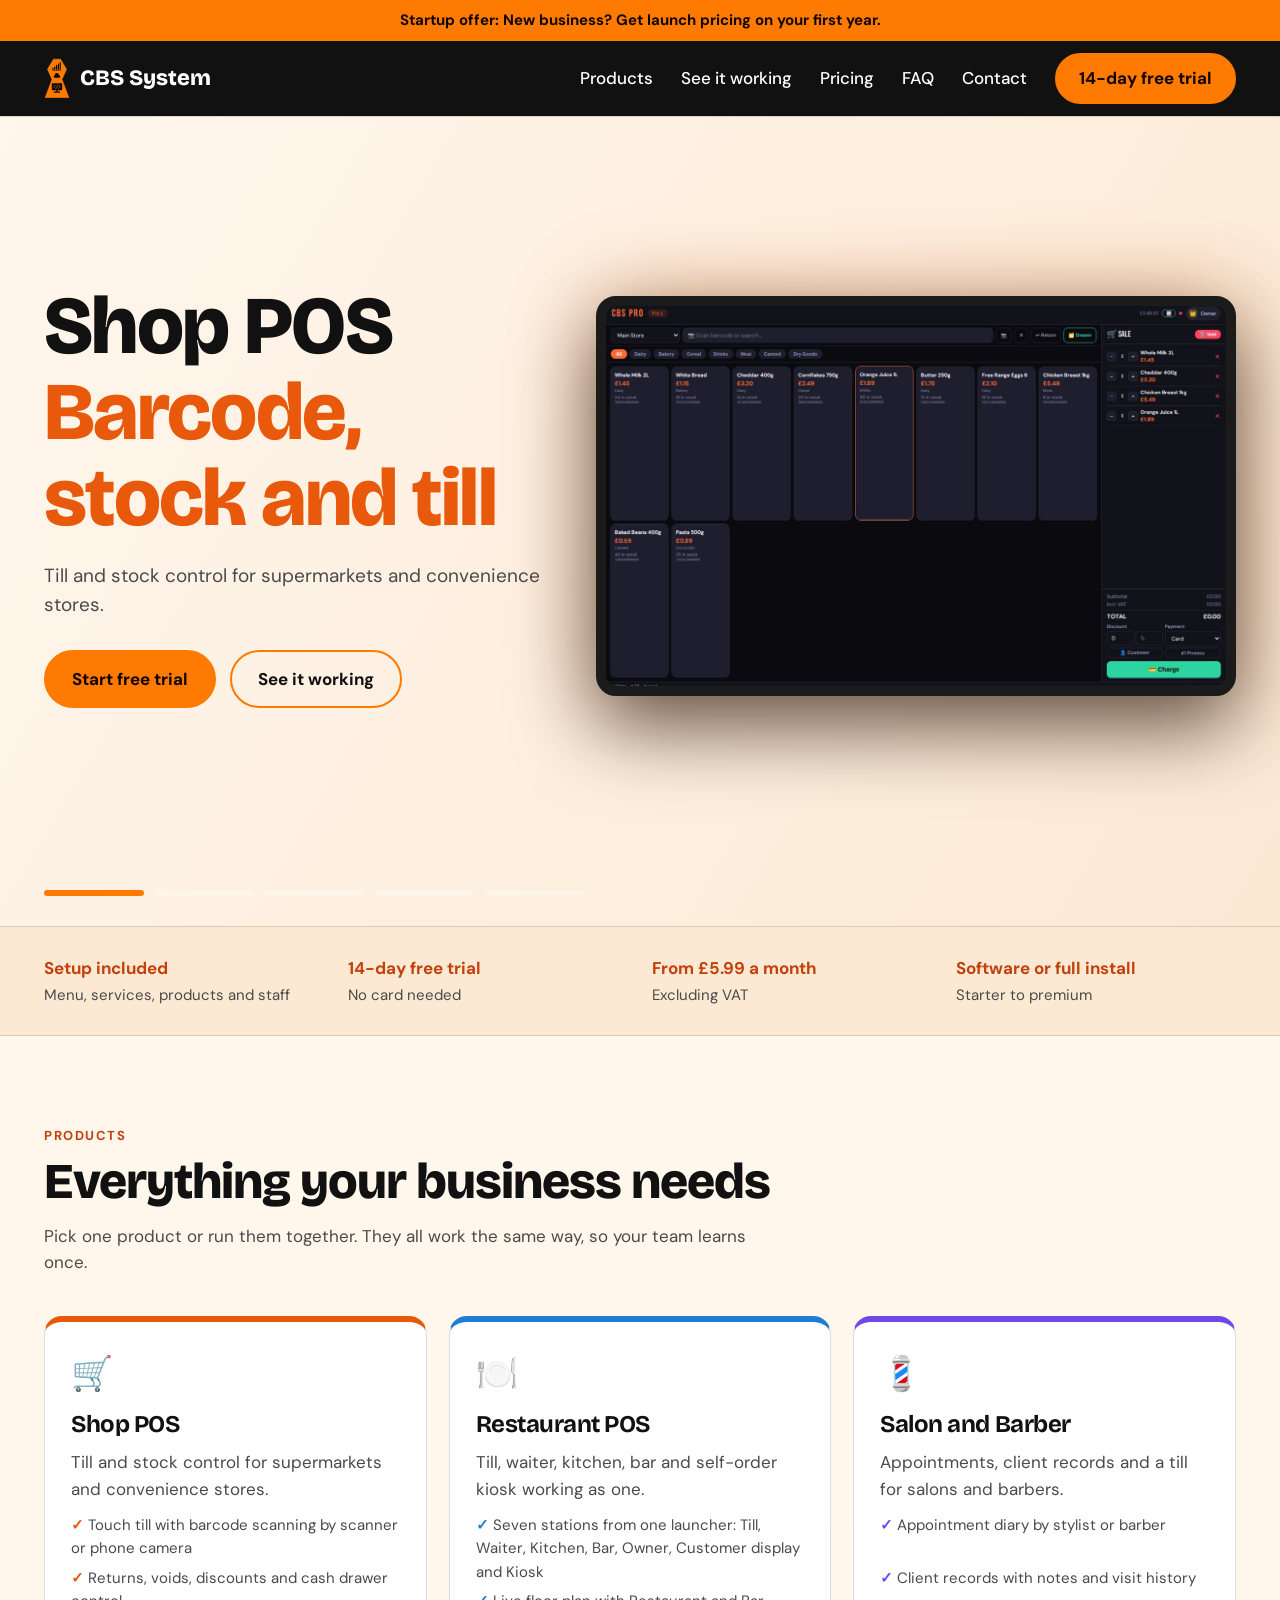
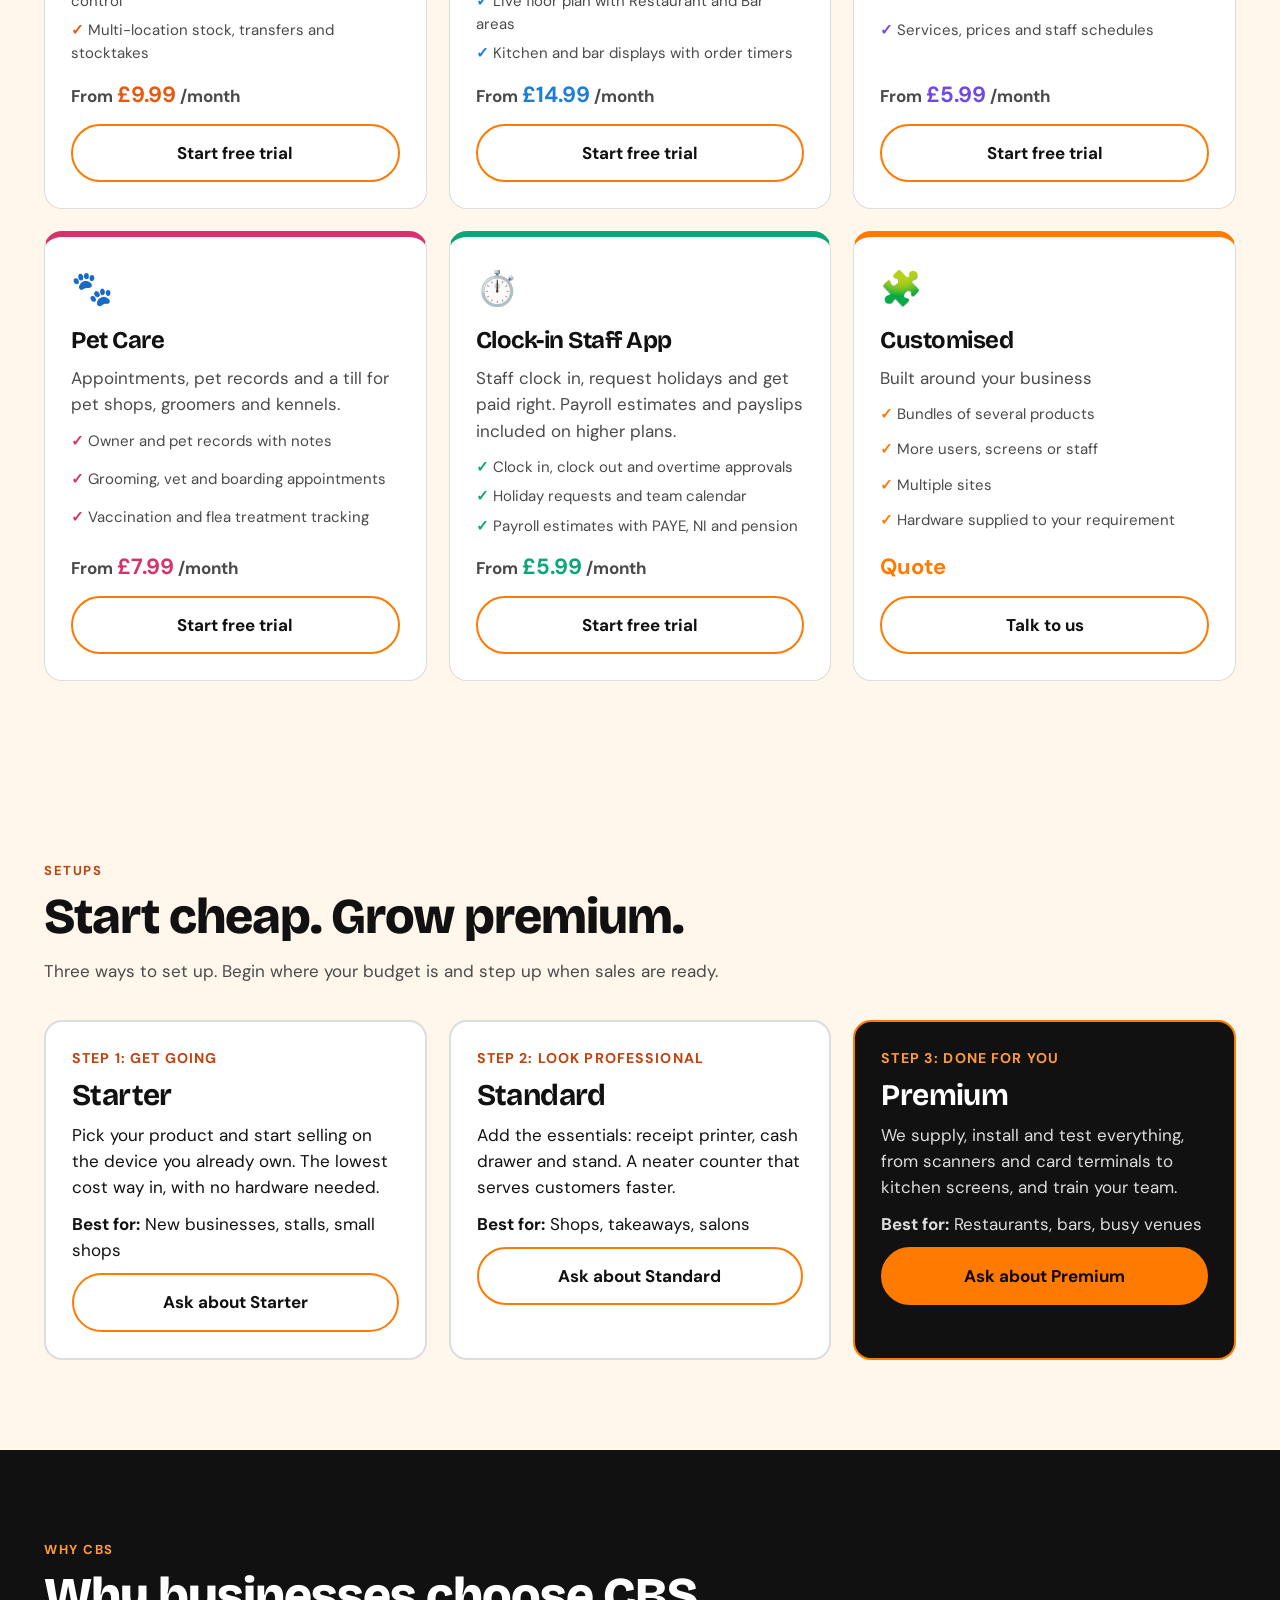
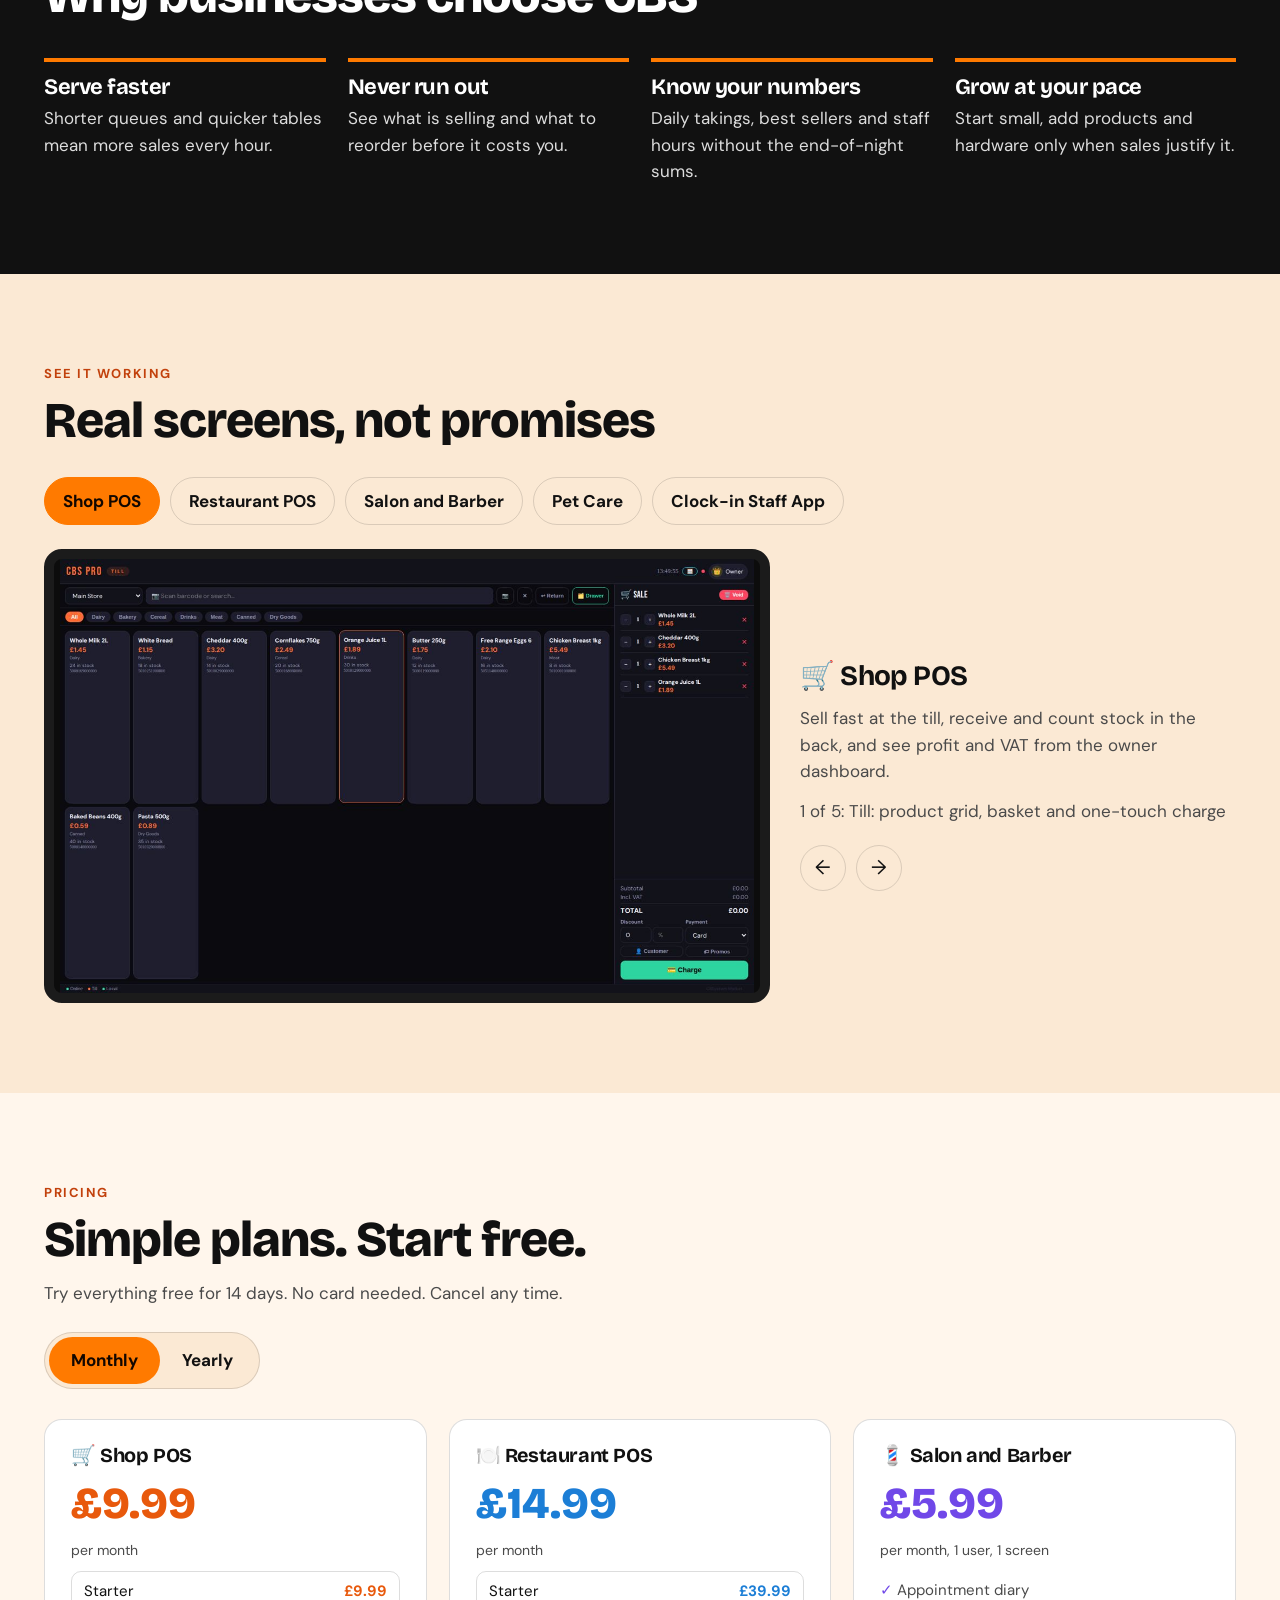
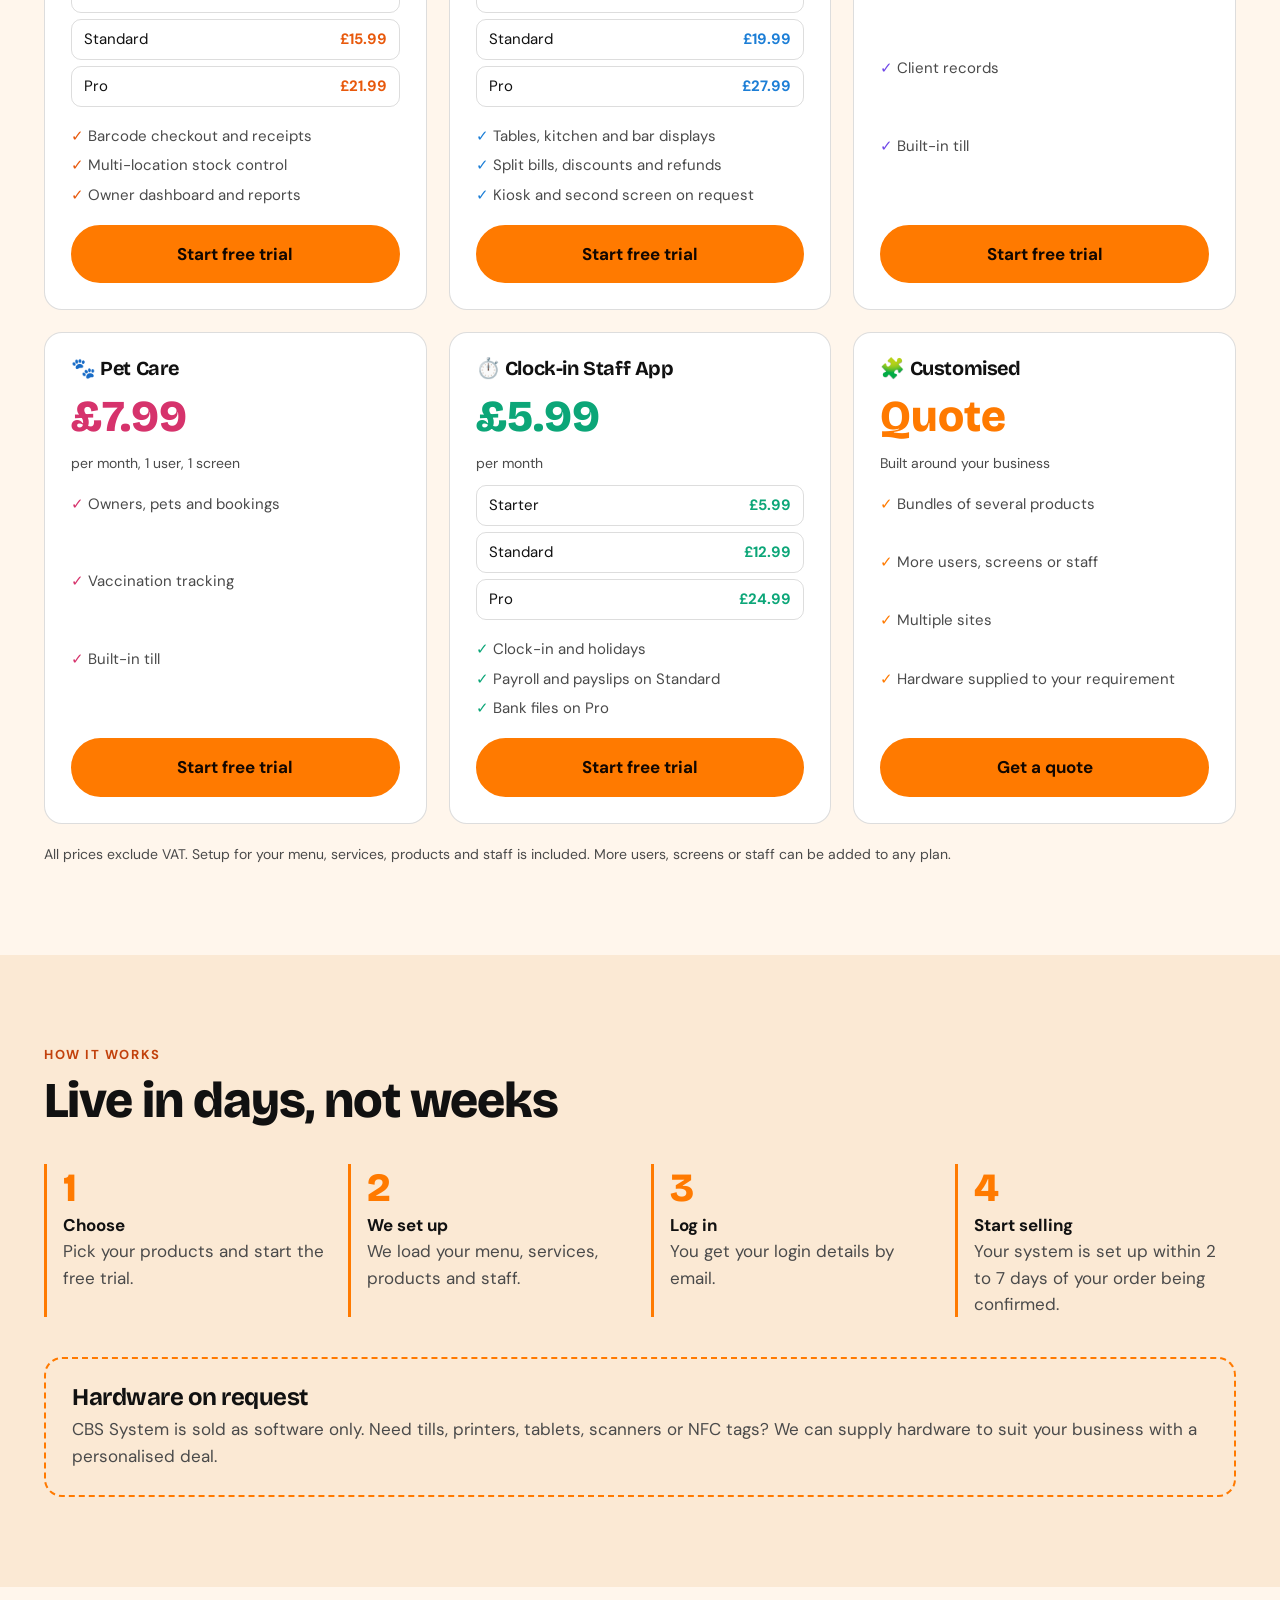
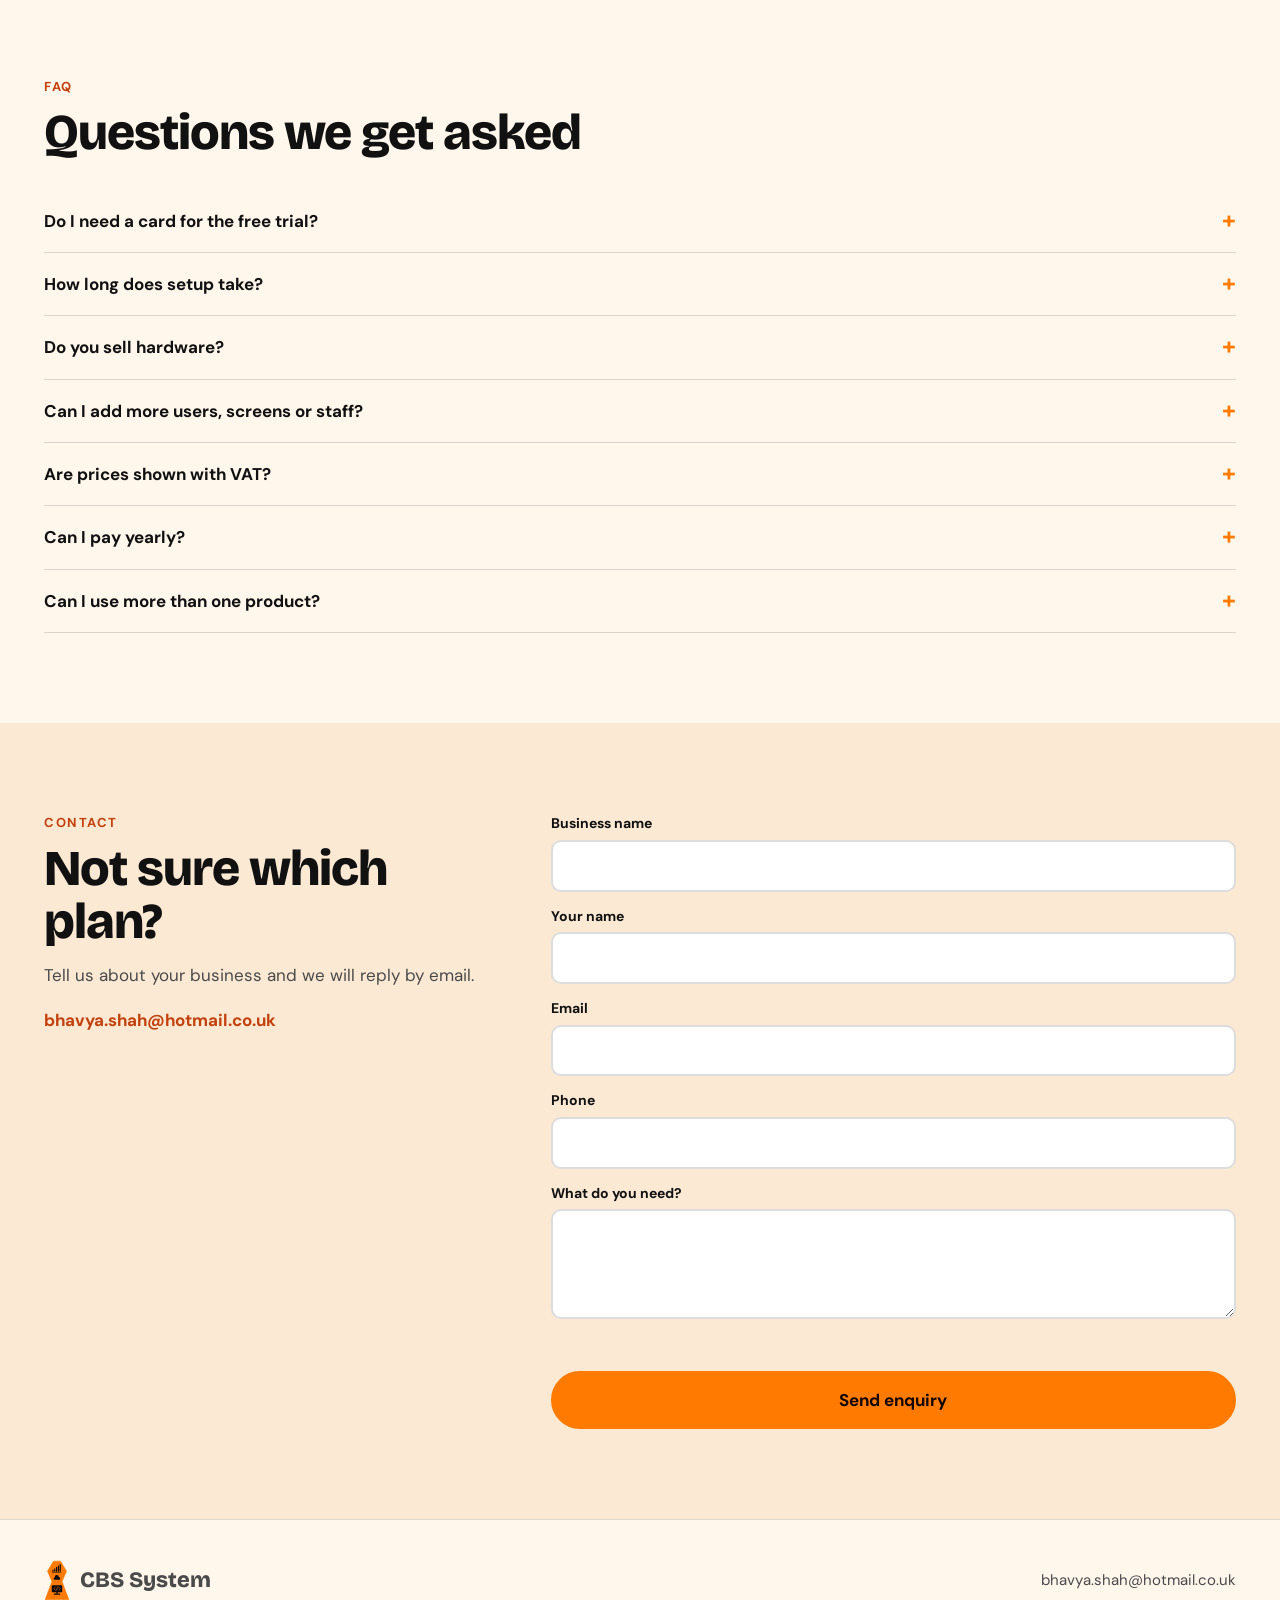
==== commit bd1038d6: "Add theme-extra.js script to index.html" ====
--- a/index.html
+++ b/index.html
@@ -98,6 +98,7 @@
 @media(max-width:620px){.cards,.pr,.strip .w,.steps{grid-template-columns:1fr}.sec{padding:64px 0}.cta .btn{flex:1 1 100%}}
 @media(prefers-reduced-motion:reduce){html{scroll-behavior:auto}.sl{transition:none}}
 </style>
+<link rel="stylesheet" href="theme-light.css">
 </head>
 <body>
 <div id="app"></div>
@@ -217,5 +218,6 @@
 });
 })();
 </script>
+<script src="theme-extra.js"></script>
 </body>
 </html>
--- a/theme-light.css
+++ b/theme-light.css
@@ -0,0 +1,31 @@
+/* CBS System warm cream theme. Load after the page's own <style>. */
+:root{--black:#FFF6EC;--panel:#FBE9D4;--line:rgba(17,17,17,.14);--hi:#C2410C;--mute:#4a4a4a}
+body{color:#111}
+.hd,header{background:#111!important;color:#fff}
+.hd .links a:hover{color:#ff9a3d}
+header a.b{color:#ddd}header .logo{color:#fff}
+.eyebrow{color:#C2410C}
+.sl{background:linear-gradient(120deg,#FFF6EC 0%,#FBE9D4 100%)!important}
+.strip b{color:#C2410C}
+.card,.pc,.item,.chip{background:#fff;color:#111}
+.sec.alt .card{background:#FFF6EC}
+.chip.on{background:#FFF6EC}
+.steps b,th,td:first-child,.cs,.tog button{color:#111}
+.tog button[aria-pressed=true]{color:#120700}
+input,textarea,select,input[type=text],input[type=email],input[type=tel]{background:#fff;color:#111}
+.btn.g{color:#111}
+.err{color:#b00020}
+.dk{background:#111;color:#fff}
+.dk .eyebrow{color:#ff9a3d}
+.dk p{color:#ddd}
+.tier{background:#fff;border:2px solid var(--line);border-radius:18px;padding:26px;display:flex;flex-direction:column;gap:10px}
+.tier.top{background:#111;color:#fff;border-color:#ff7a00}
+.tier.top p{color:#ddd}
+.tier small{color:#C2410C;font-weight:700;letter-spacing:.08em}
+.tier.top small{color:#ff9a3d}
+.tier h3{font-size:30px}
+.tiers,.why{display:grid;grid-template-columns:repeat(3,1fr);gap:22px;margin-top:36px}
+.why{grid-template-columns:repeat(4,1fr)}
+.why div{border-top:4px solid #ff7a00;padding-top:14px}.why h3{font-size:22px;margin-bottom:6px}
+@media(max-width:980px){.tiers{grid-template-columns:1fr}.why{grid-template-columns:1fr 1fr}}
+@media(max-width:620px){.why{grid-template-columns:1fr}}
